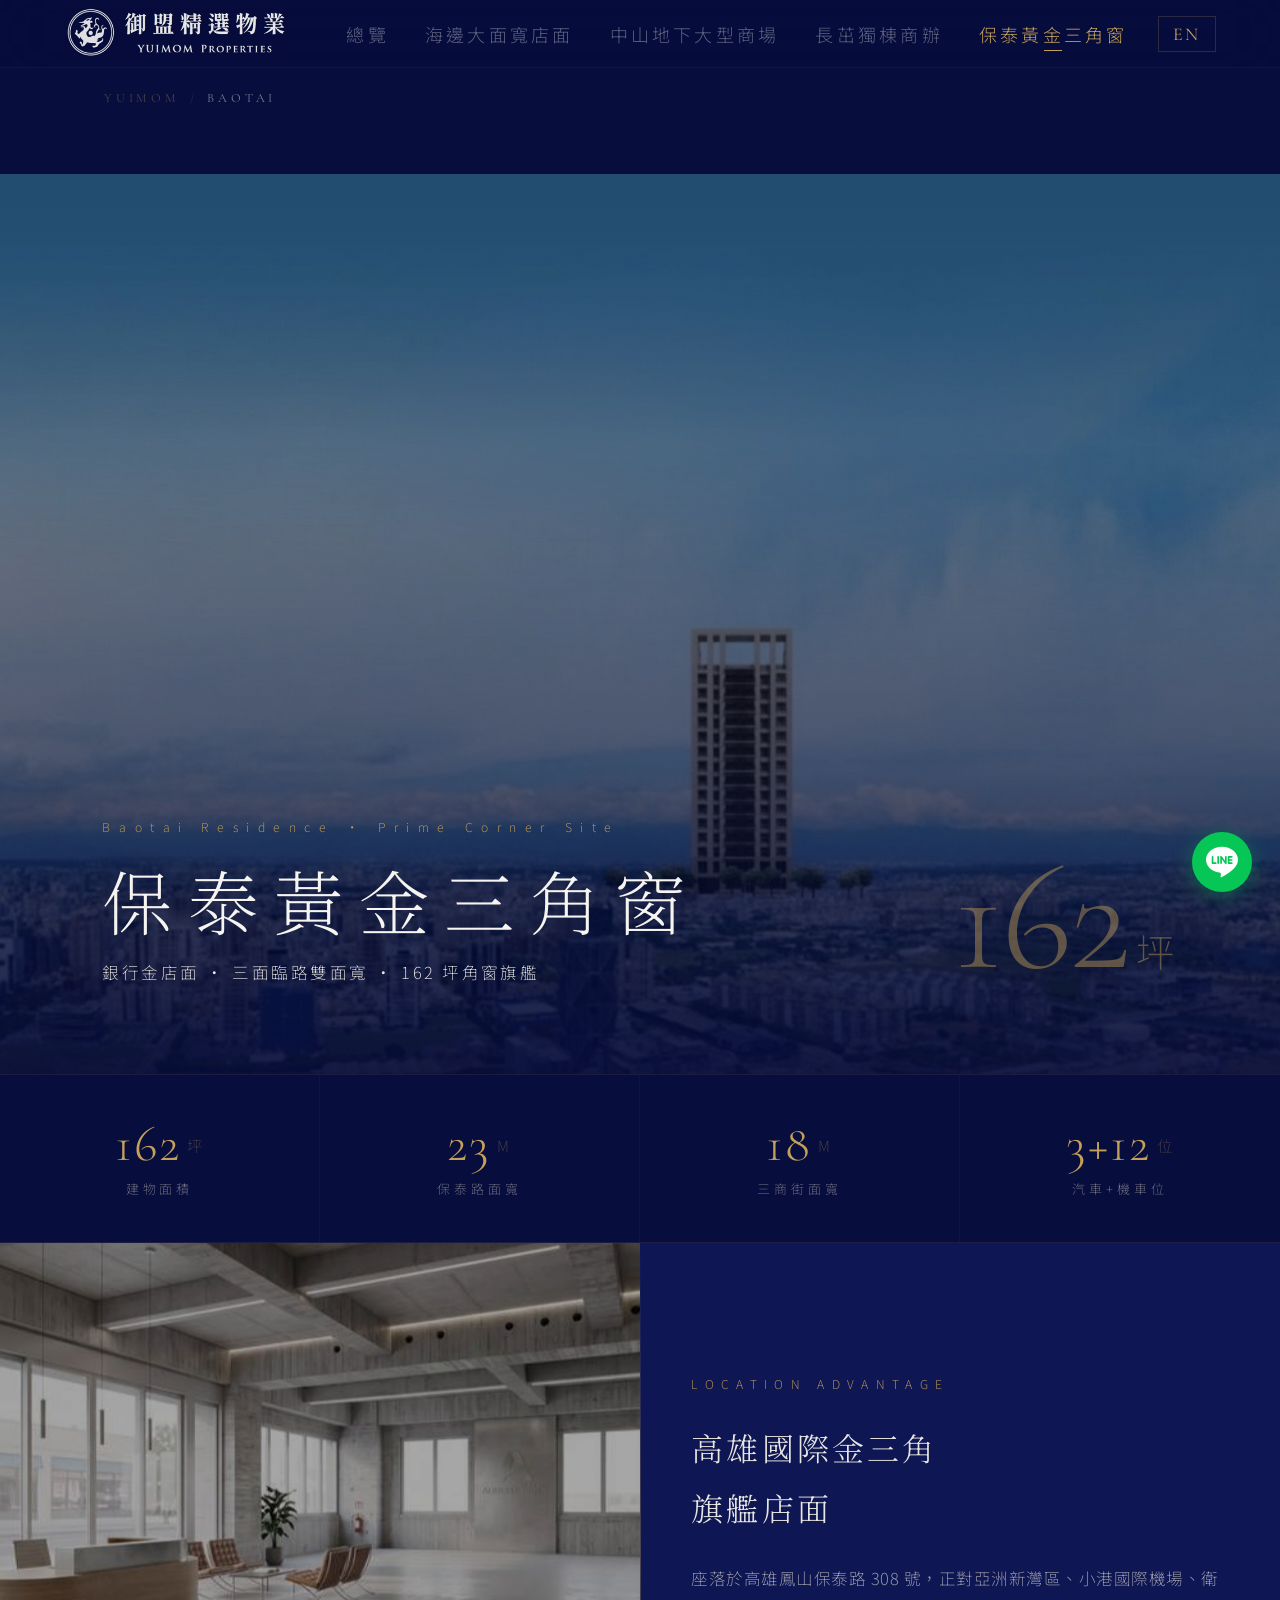
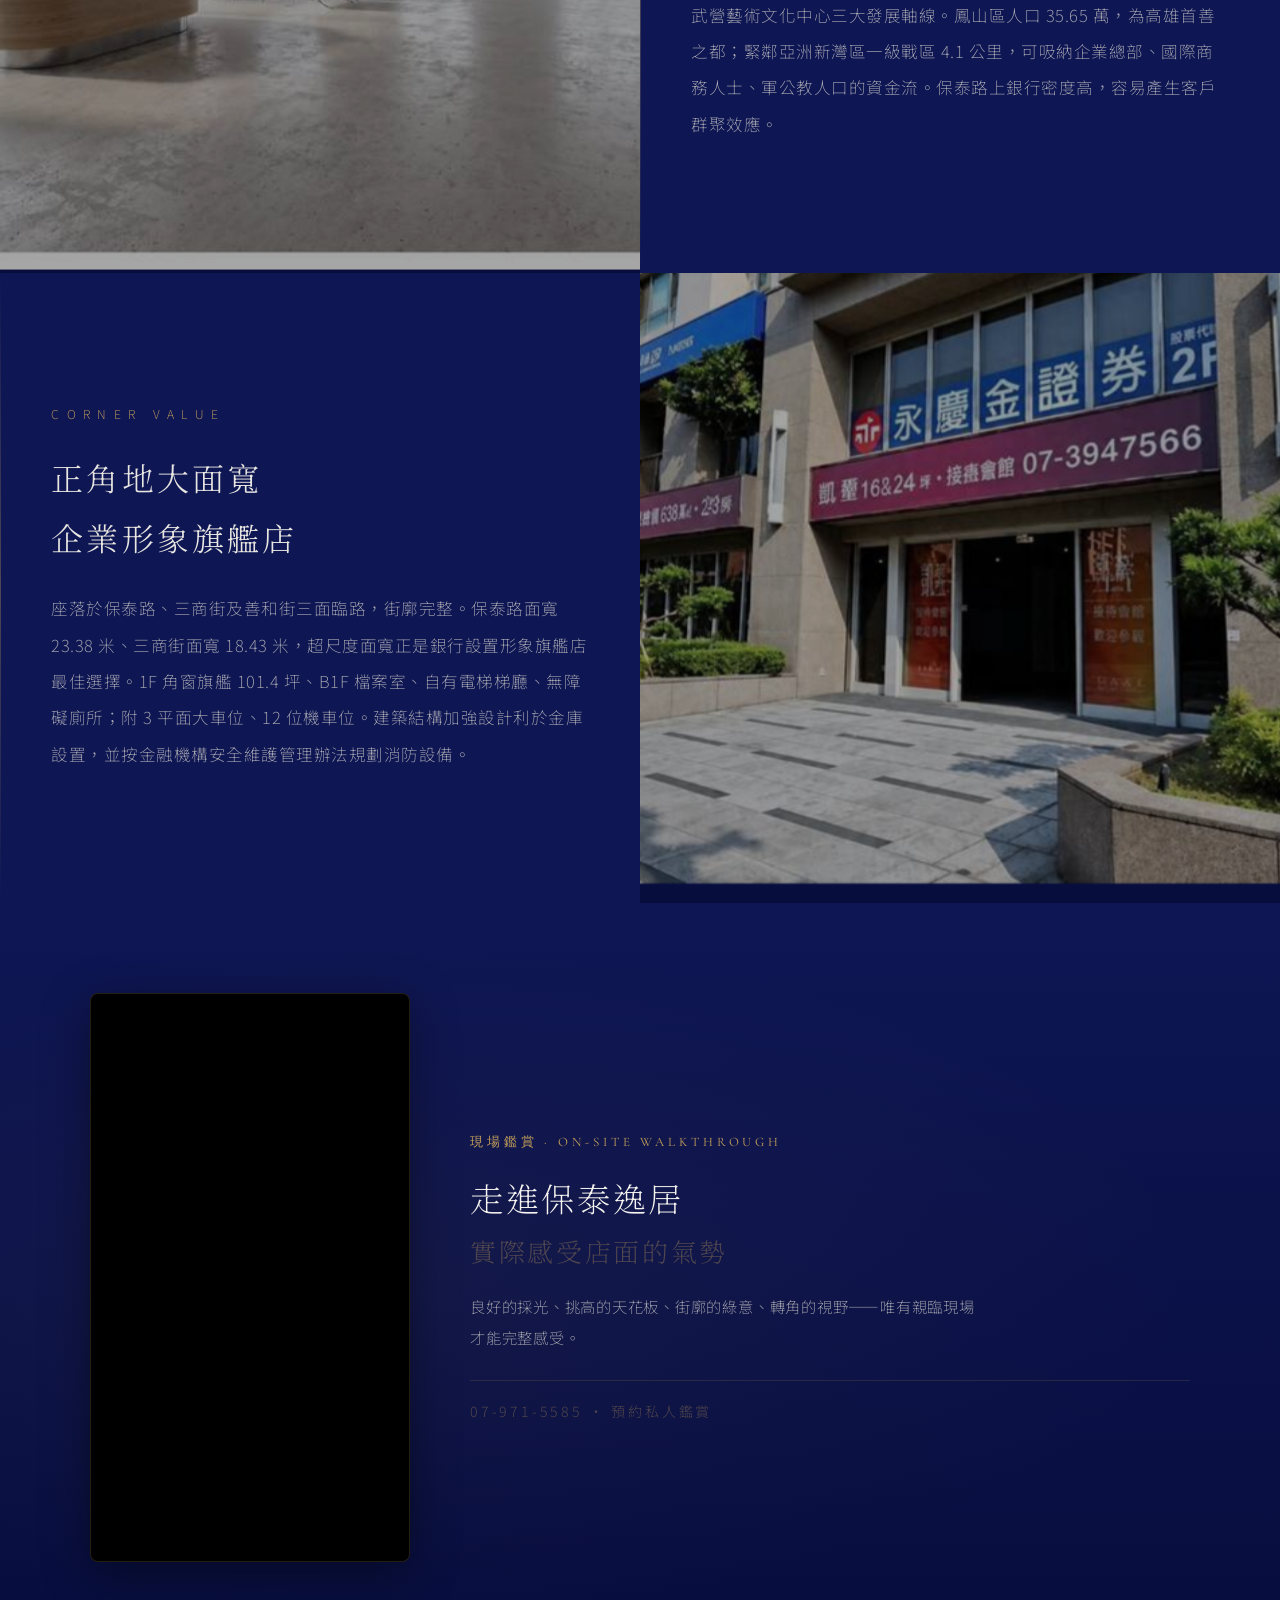
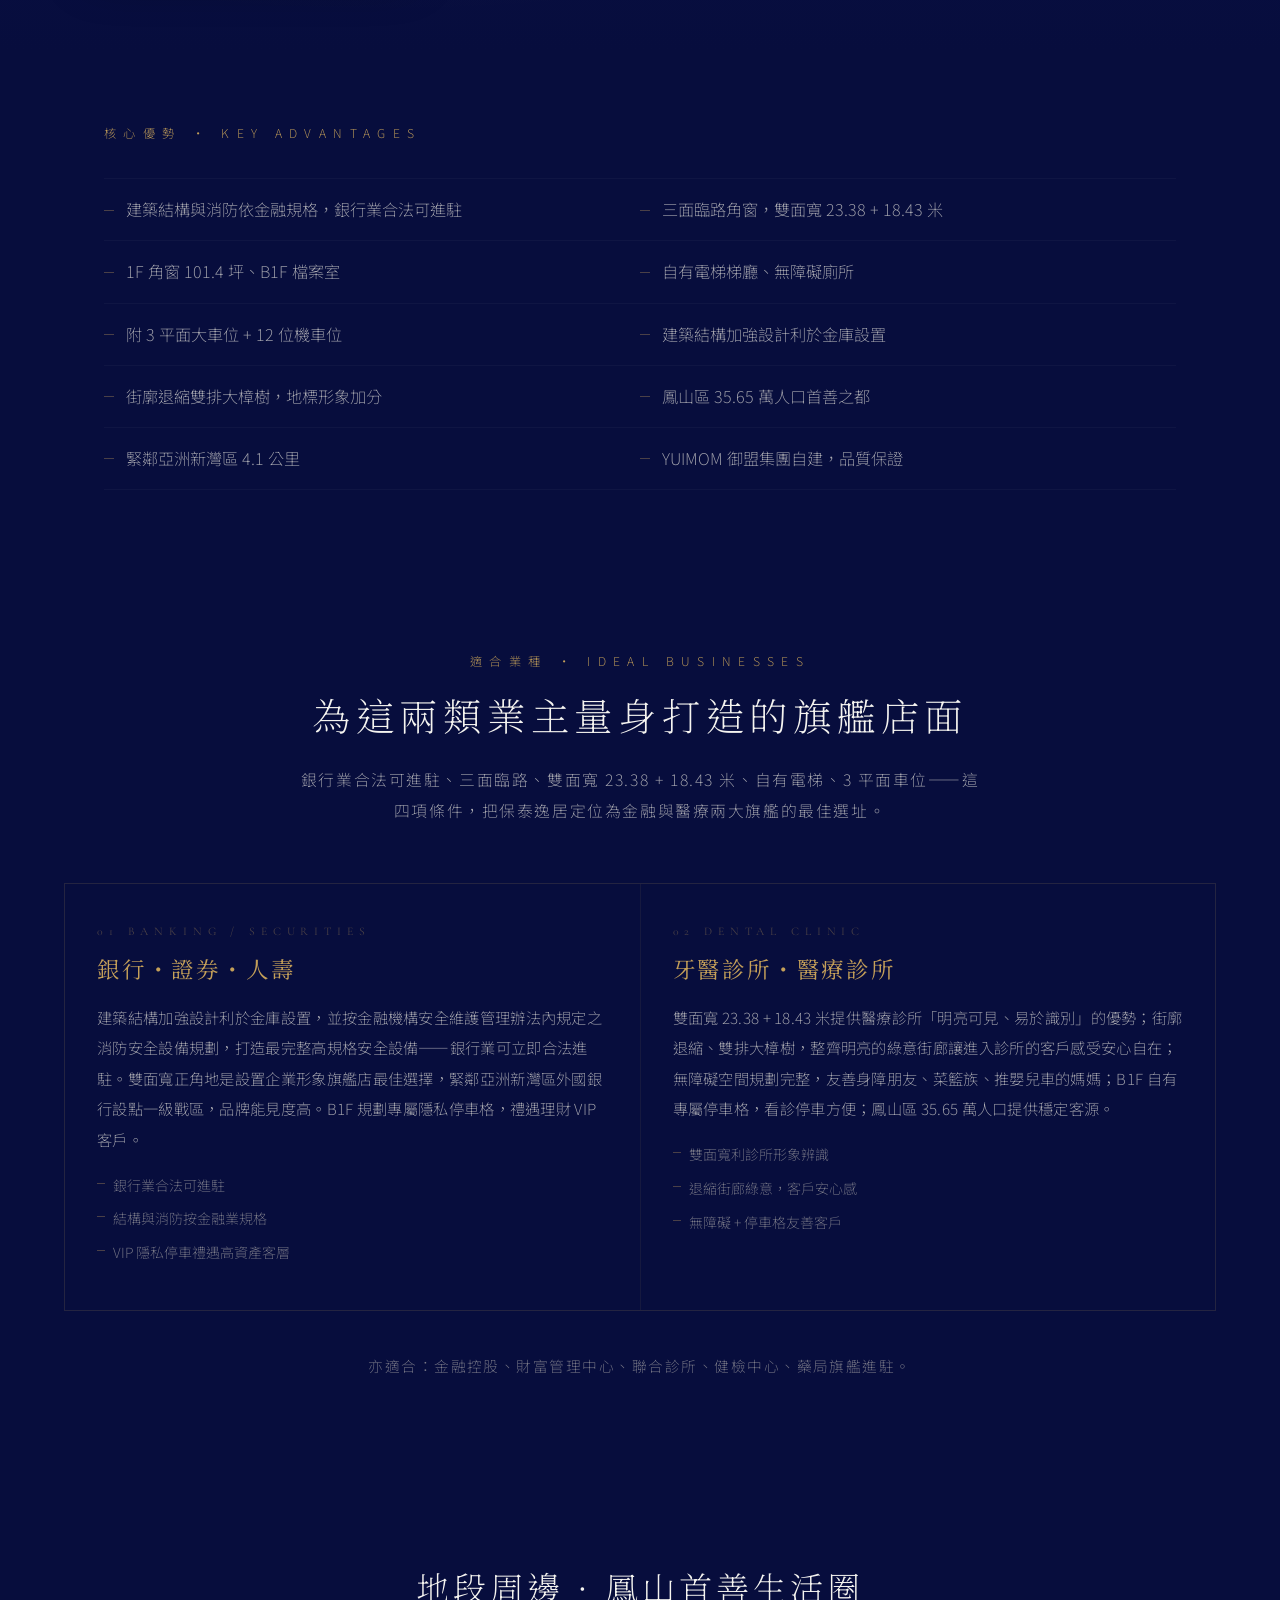
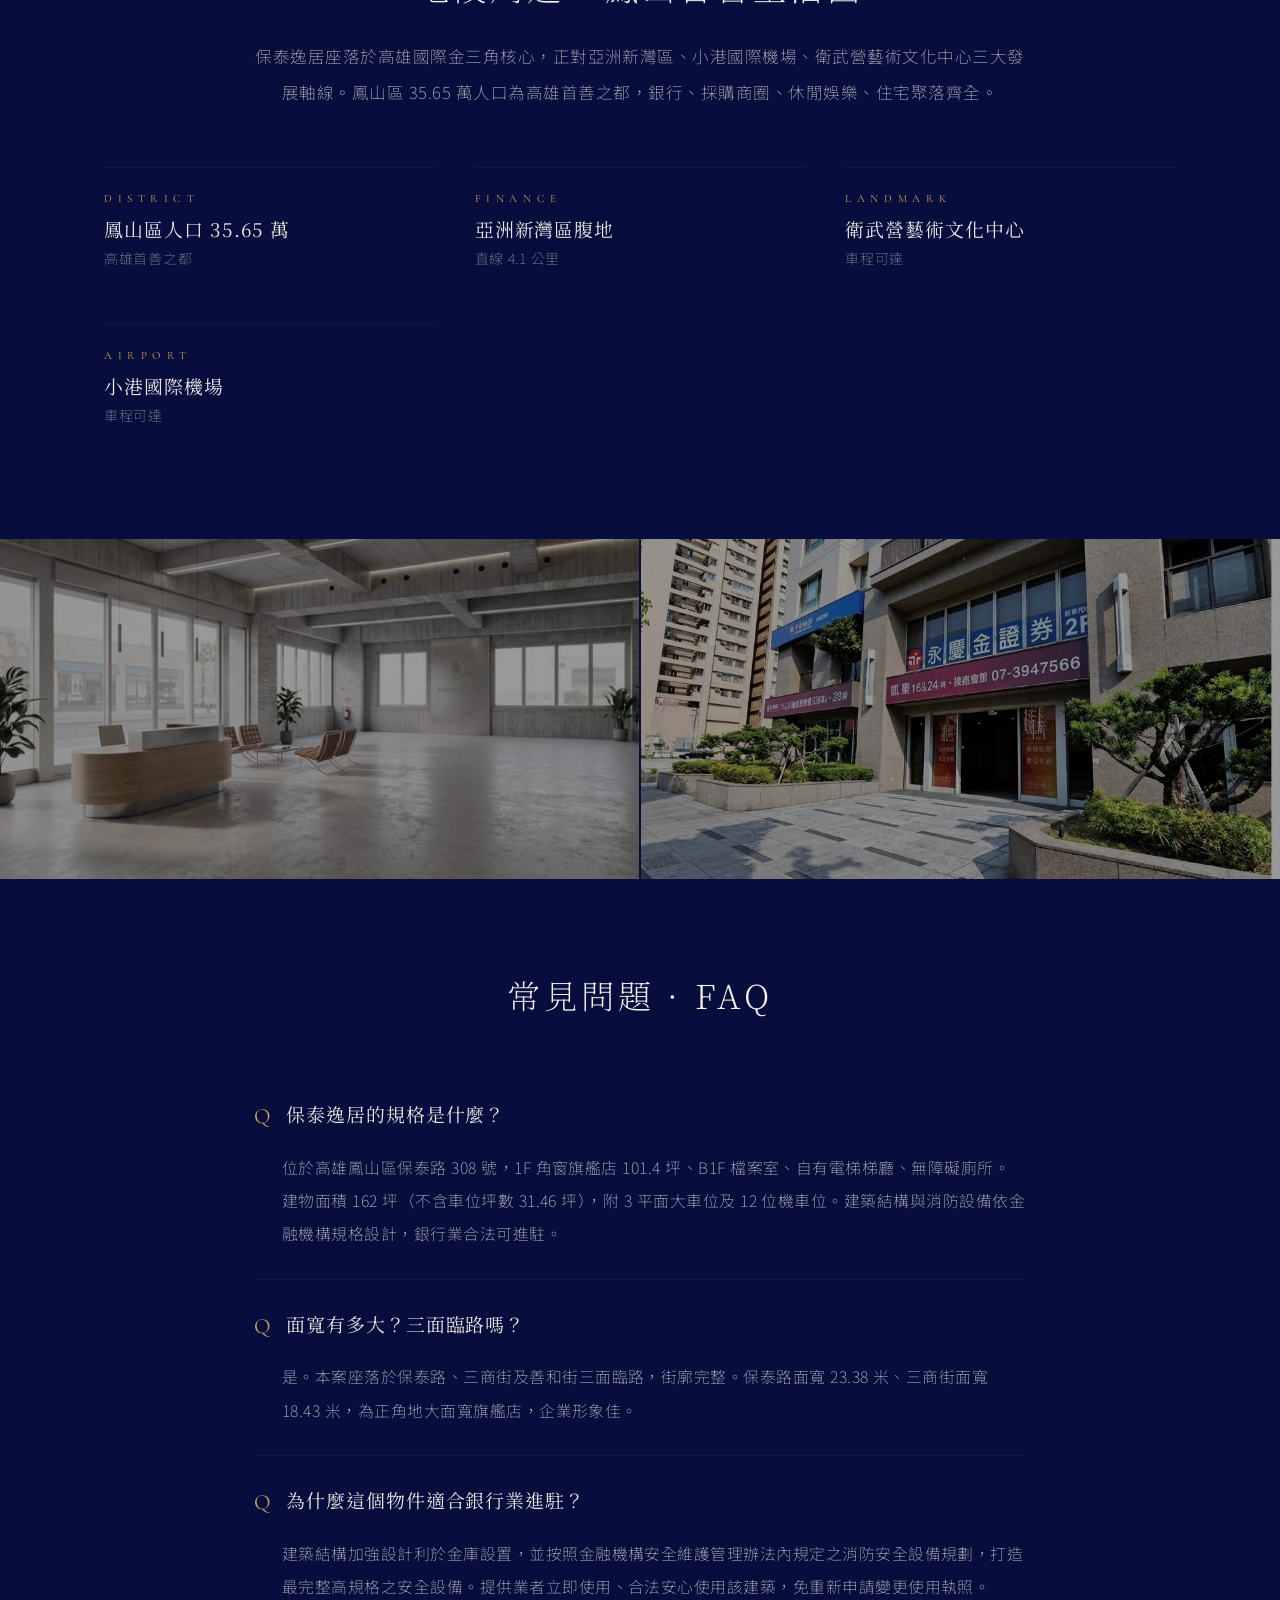
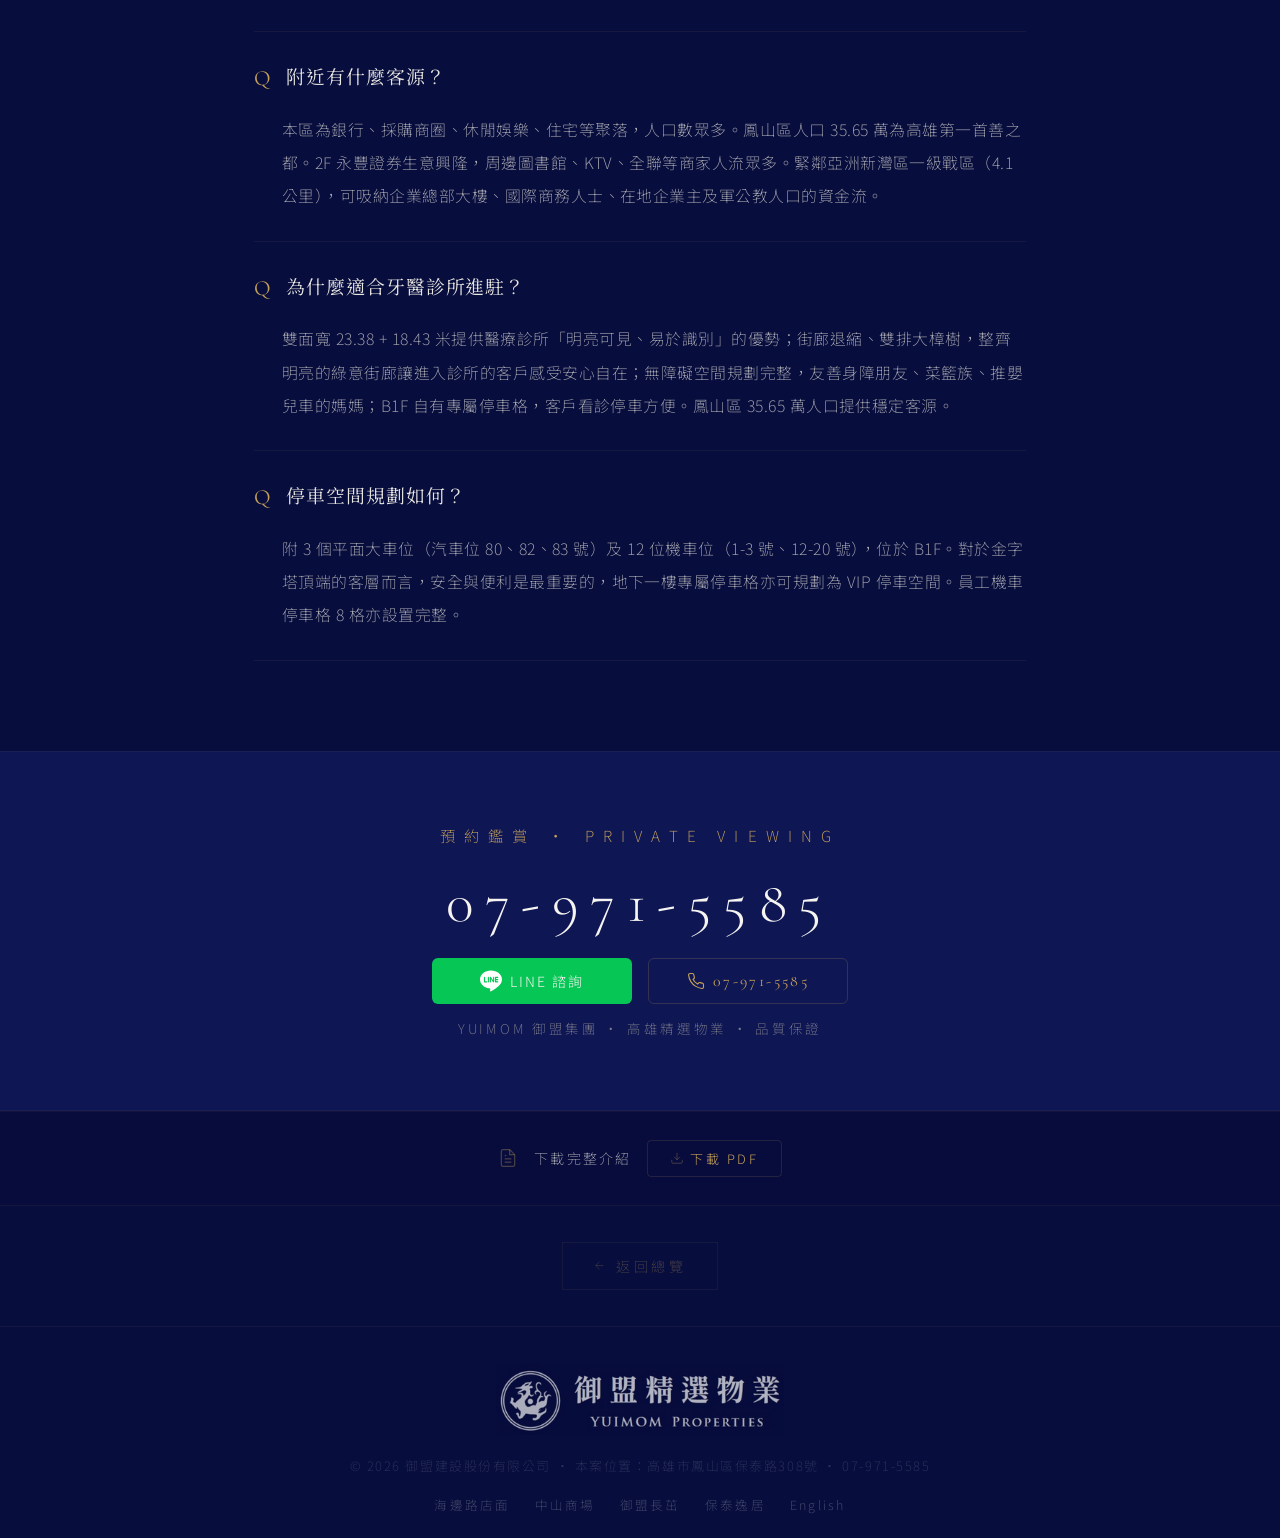
==== baotai/index.html @ bc658ce3 "Add files via upload" ====
<!DOCTYPE html>
<html lang="zh-Hant">
<head>
<meta charset="UTF-8">
<script async src="https://www.googletagmanager.com/gtag/js?id=G-CNVHKR45CL"></script>
<script>window.dataLayer=window.dataLayer||[];function gtag(){dataLayer.push(arguments);}gtag('js',new Date());gtag('config','G-CNVHKR45CL');</script>
<!-- Meta Pixel Code -->
<script>
!function(f,b,e,v,n,t,s)
{if(f.fbq)return;n=f.fbq=function(){n.callMethod?
n.callMethod.apply(n,arguments):n.queue.push(arguments)};
if(!f._fbq)f._fbq=n;n.push=n;n.loaded=!0;n.version='2.0';
n.queue=[];t=b.createElement(e);t.async=!0;
t.src=v;s=b.getElementsByTagName(e)[0];
s.parentNode.insertBefore(t,s)}(window, document,'script',
'https://connect.facebook.net/en_US/fbevents.js');
fbq('init', '986780437608046');
fbq('track', 'PageView');
fbq('track', 'ViewContent', {content_name: '保泰黃金三角窗', content_ids: ['baotai'], content_type: 'product', content_category: 'Commercial Real Estate'});

</script>
<noscript><img height="1" width="1" style="display:none"
src="https://www.facebook.com/tr?id=986780437608046&ev=PageView&noscript=1"
/></noscript>
<!-- End Meta Pixel Code -->

<meta name="viewport" content="width=device-width, initial-scale=1.0">
<link rel="icon" href="/favicon.ico" sizes="32x32">
<link rel="icon" href="/images/favicon-192.png" sizes="192x192" type="image/png">
<link rel="apple-touch-icon" href="/images/apple-touch-icon.png">

<title>保泰逸居 銀行金店面｜高雄鳳山 162 坪角窗旗艦 — YUIMOM 精選物業</title>
<meta name="description" content="高雄鳳山區保泰路308號角窗旗艦店面，銀行業合法可進駐、1F 101.4坪、B1F檔案室、專屬電梯、3 平面大車位 + 12 機車位。雙面寬（保泰路23.38米、三商街18.43米）、退縮街廊雙排樹、無障礙空間。為銀行、證券、保險、牙醫診所量身打造的雙面寬黃金店面。聯絡專線 07-971-5585。">
<meta name="keywords" content="高雄銀行店面,鳳山金店面,牙醫診所店面,鳳山保泰路,保泰逸居,雙面寬店面,角窗店面,銀行金融店面,亞洲新灣區腹地,小港機場,衛武營,證券保險店面">
<link rel="canonical" href="https://yuimom.site/baotai/">
<link rel="alternate" hreflang="zh-Hant" href="https://yuimom.site/baotai/">
<link rel="alternate" hreflang="en" href="https://yuimom.site/en/baotai/">
<link rel="alternate" hreflang="x-default" href="https://yuimom.site/baotai/">

<meta property="og:type" content="article">
<meta property="og:url" content="https://yuimom.site/baotai/">
<meta property="og:title" content="保泰逸居 銀行金店面｜高雄鳳山 162 坪角窗旗艦">
<meta property="og:description" content="高雄鳳山保泰路 308 號角窗旗艦，銀行業合法可進駐、雙面寬、退縮街廊。為銀行、證券、牙醫診所量身打造的黃金店面。">
<meta property="og:image" content="https://yuimom.site/images/baotai.jpg">
<meta property="og:image:width" content="1200">
<meta property="og:image:height" content="630">
<meta property="og:site_name" content="YUIMOM 精選物業">
<meta property="og:locale" content="zh_TW">
<meta name="twitter:card" content="summary_large_image">
<meta name="twitter:image" content="https://yuimom.site/images/baotai.jpg">

<link rel="preconnect" href="https://fonts.googleapis.com">
<link rel="preconnect" href="https://fonts.gstatic.com" crossorigin>
<link href="https://fonts.googleapis.com/css2?family=Noto+Serif+TC:wght@200;300;400;500;600;700;900&family=Noto+Sans+TC:wght@100;200;300;400;500&family=Cormorant+Garamond:wght@300;400;500;600&display=swap" rel="stylesheet">
<link rel="stylesheet" href="/assets/css/main.css">

<script type="application/ld+json">
{
  "@context": "https://schema.org",
  "@type": "Product",
  "name": "保泰逸居 — 黃金三角窗店面",
  "description": "高雄鳳山區保泰路308號角窗旗艦店面，銀行業合法可進駐、建物面積162坪、雙面寬、3 平面大車位 + 12 機車位。",
  "image": ["https://yuimom.site/images/baotai.jpg","https://yuimom.site/images/baotai3.jpg","https://yuimom.site/images/baotai4.jpg"],
  "brand": {"@type":"Brand","name":"YUIMOM 御盟集團"},
  "category": "商用不動產 / Commercial Real Estate",
  "offers": {"@type":"Offer","url":"https://yuimom.site/baotai/","priceCurrency":"TWD","availability":"https://schema.org/InStock","seller":{"@type":"Organization","name":"御盟建設股份有限公司","telephone":"+886-7-971-5585"}}
}
</script>

<script type="application/ld+json">
{
  "@context": "https://schema.org",
  "@type": "BreadcrumbList",
  "itemListElement": [
    {"@type":"ListItem","position":1,"name":"首頁","item":"https://yuimom.site/"},
    {"@type":"ListItem","position":2,"name":"保泰逸居 黃金三角窗","item":"https://yuimom.site/baotai/"}
  ]
}
</script>

<script type="application/ld+json">
{
  "@context": "https://schema.org",
  "@type": "FAQPage",
  "mainEntity": [
    {"@type":"Question","name":"保泰逸居的規格是什麼？","acceptedAnswer":{"@type":"Answer","text":"位於高雄鳳山區保泰路308號，1F 角窗旗艦店 101.4 坪、B1F 檔案室、自有電梯梯廳、無障礙廁所。建物面積 162 坪（不含車位坪數 31.46 坪），附 3 平面大車位及 12 位機車位。建築結構與消防設備依金融機構規格設計，銀行業合法可進駐。"}},
    {"@type":"Question","name":"面寬有多大？三面臨路嗎？","acceptedAnswer":{"@type":"Answer","text":"是。本案座落於保泰路、三商街及善和街三面臨路，街廓完整。保泰路面寬 23.38 米、三商街面寬 18.43 米，為正角地大面寬旗艦店，企業形象佳。"}},
    {"@type":"Question","name":"為什麼這個物件適合銀行業進駐？","acceptedAnswer":{"@type":"Answer","text":"建築結構加強設計利於金庫設置，並按照金融機構安全維護管理辦法內規定之消防安全設備規劃，打造最完整高規格之安全設備。提供業者立即使用、合法安心使用該建築。"}},
    {"@type":"Question","name":"附近有什麼客源？","acceptedAnswer":{"@type":"Answer","text":"本區為銀行、採購商圈、休閒娛樂、住宅等聚落，人口數眾多。鳳山區人口 35.65 萬為高雄第一首善之都。2F 永豐證券生意興隆，周邊圖書館、KTV、全聯等商家人流眾多。緊鄰亞洲新灣區一級戰區（4.1 公里），可吸納企業總部大樓、國際商務人士、在地企業主及軍公教人口的資金流。"}},
    {"@type":"Question","name":"為什麼適合牙醫診所進駐？","acceptedAnswer":{"@type":"Answer","text":"雙面寬 23.38 + 18.43 米提供醫療診所「明亮可見、易於識別」的優勢；街廊退縮、雙排大樟樹，整齊明亮的綠意街廊讓進入診所的客戶感受安心自在；無障礙空間規劃完整，友善身障朋友、菜籃族、推嬰兒車的媽媽；B1F 自有專屬停車格，客戶看診停車方便。鳳山區 35.65 萬人口提供穩定客源。"}}
  ]
}
</script>

<!-- Meta Pixel — User Interaction Events -->
<script>
(function(){
  if(typeof fbq!=='function')return;
  function fire(name,params){try{fbq('track',name,params||{});}catch(e){}}
  // 等 DOM 載入完
  document.addEventListener('DOMContentLoaded',function(){
    // 電話按鈕 → Contact + Lead
    document.querySelectorAll('a[href^="tel:"]').forEach(function(el){
      el.addEventListener('click',function(){
        fire('Contact',{content_name:'Phone Click',content_category:'Phone'});
        fire('Lead',{content_name:'Phone Click',content_category:'Phone'});
      });
    });
    // LINE 連結 → Contact + Lead
    document.querySelectorAll('a[href*="lin.ee/"]').forEach(function(el){
      el.addEventListener('click',function(){
        fire('Contact',{content_name:'LINE Click',content_category:'LINE'});
        fire('Lead',{content_name:'LINE Click',content_category:'LINE'});
      });
    });
    // 預約鑑賞 cta-section → Schedule（看到該區塊時觸發一次）
    var ctaSec=document.querySelector('.cta-section');
    if(ctaSec && 'IntersectionObserver' in window){
      var obs=new IntersectionObserver(function(entries){
        entries.forEach(function(e){
          if(e.isIntersecting){
            fire('Schedule',{content_name:'Private Viewing CTA'});
            obs.unobserve(e.target);
          }
        });
      },{threshold:0.5});
      obs.observe(ctaSec);
    }
    // 地段區塊 → FindLocation（看到地圖/位置區塊時觸發一次）
    var locSec=document.querySelector('.location-section, .map-section, [id*="location"], [id*="map"]');
    if(locSec && 'IntersectionObserver' in window){
      var obsL=new IntersectionObserver(function(entries){
        entries.forEach(function(e){
          if(e.isIntersecting){
            fire('FindLocation',{content_name:'Location Section'});
            obsL.unobserve(e.target);
          }
        });
      },{threshold:0.4});
      obsL.observe(locSec);
    }
  });
})();
</script>
<!-- End Meta Pixel User Interaction Events -->

</head>
<body>

<nav class="nav" id="mainNav">
  <a href="/" aria-label="YUIMOM 集團 首頁"><img class="nav-logo" src="/images/logo_nav.png" alt="YUIMOM 御盟集團"></a>
  <div class="nav-toggle" id="navToggle" onclick="toggleMenu()"><span></span><span></span><span></span></div>
  <div class="nav-right" id="navRight">
    <div class="nav-links">
      <a class="nav-link" href="/">總覽</a>
      <a class="nav-link" href="/haiban/">海邊大面寬店面</a>
      <a class="nav-link" href="/zhongshan/">中山地下大型商場</a>
      <a class="nav-link" href="/changzhuo/">長茁獨棟商辦</a>
      <a class="nav-link active" href="/baotai/">保泰黃金三角窗</a>
    </div>
    <a class="lang-btn" href="/en/baotai/" aria-label="Switch to English">EN</a>
  </div>
</nav>

<main>

<nav class="breadcrumb" aria-label="麵包屑">
  <a href="/">YUIMOM</a><span class="sep">/</span>BAOTAI
</nav>

<section class="prop-hero">
  <img class="prop-hero-img parallax-bg" src="/images/baotai.jpg" alt="保泰逸居 — 高雄鳳山保泰路308號 銀行金店面 角窗旗艦">
  <div class="prop-hero-overlay">
    <div class="prop-overline">Baotai Residence  ·  Prime Corner Site</div>
    <h1 class="prop-title">保泰黃金三角窗</h1>
    <p class="prop-tagline">銀行金店面 · 三面臨路雙面寬 · 162 坪角窗旗艦</p>
  </div>
  <div class="prop-hero-stat"><div class="big-num">162<span class="big-unit">坪</span></div></div>
</section>

<div class="prop-body">

<div class="stats-strip">
  <div class="stat-cell reveal reveal-up"><div class="stat-num">162<span class="stat-unit">坪</span></div><div class="stat-label">建物面積</div></div>
  <div class="stat-cell reveal reveal-up"><div class="stat-num">23<span class="stat-unit">M</span></div><div class="stat-label">保泰路面寬</div></div>
  <div class="stat-cell reveal reveal-up"><div class="stat-num">18<span class="stat-unit">M</span></div><div class="stat-label">三商街面寬</div></div>
  <div class="stat-cell reveal reveal-up"><div class="stat-num">3+12<span class="stat-unit">位</span></div><div class="stat-label">汽車+機車位</div></div>
</div>

<div class="invite-block">
  <div class="invite-image"><img class="parallax-bg" src="/images/baotai3.jpg" alt="保泰逸居 外觀 — 角窗旗艦店面"></div>
  <div class="invite-text">
    <div class="invite-label reveal reveal-up">LOCATION ADVANTAGE</div>
    <h2 class="invite-heading reveal reveal-up">高雄國際金三角<br>旗艦店面</h2>
    <p class="invite-body reveal reveal-up">座落於高雄鳳山保泰路 308 號，正對亞洲新灣區、小港國際機場、衛武營藝術文化中心三大發展軸線。鳳山區人口 35.65 萬，為高雄首善之都；緊鄰亞洲新灣區一級戰區 4.1 公里，可吸納企業總部、國際商務人士、軍公教人口的資金流。保泰路上銀行密度高，容易產生客戶群聚效應。</p>
  </div>
</div>

<div class="invite-block">
  <div class="invite-text">
    <div class="invite-label reveal reveal-up">CORNER VALUE</div>
    <h2 class="invite-heading reveal reveal-up">正角地大面寬<br>企業形象旗艦店</h2>
    <p class="invite-body reveal reveal-up">座落於保泰路、三商街及善和街三面臨路，街廓完整。保泰路面寬 23.38 米、三商街面寬 18.43 米，超尺度面寬正是銀行設置形象旗艦店最佳選擇。1F 角窗旗艦 101.4 坪、B1F 檔案室、自有電梯梯廳、無障礙廁所；附 3 平面大車位、12 位機車位。建築結構加強設計利於金庫設置，並按金融機構安全維護管理辦法規劃消防設備。</p>
  </div>
  <div class="invite-image"><img class="parallax-bg" src="/images/baotai4.jpg" alt="保泰逸居 — 1F 角窗 101.4 坪室內空間"></div>
</div>

<!-- 現場鑑賞 影片區 -->
<section class="walkthrough-section">
  <div class="walkthrough-inner">
    <div class="walkthrough-video reveal reveal-up">
      <iframe
        src="https://www.youtube.com/embed/gKHqn7f1VTU?rel=0&modestbranding=1&playsinline=1&vq=hd1080&iv_load_policy=3"
        title="保泰逸居 現場鑑賞"
        frameborder="0"
        allow="accelerometer; encrypted-media; gyroscope; picture-in-picture"
        allowfullscreen
        loading="lazy"></iframe>
    </div>
    <div class="walkthrough-text">
      <div class="walkthrough-label reveal reveal-up">現場鑑賞  ·  ON-SITE WALKTHROUGH</div>
      <h2 class="walkthrough-heading reveal reveal-up">走進保泰逸居<br><span>實際感受店面的氣勢</span></h2>
      <p class="walkthrough-body reveal reveal-up">良好的採光、挑高的天花板、街廓的綠意、轉角的視野——唯有親臨現場才能完整感受。</p>
      <div class="walkthrough-cta reveal reveal-up">07-971-5585  ·  預約私人鑑賞</div>
    </div>
  </div>
</section>

<div class="highlights-section">
  <div class="highlights-title reveal reveal-up">核心優勢  ·  KEY ADVANTAGES</div>
  <div class="hl-grid">
    <div class="hl-item reveal reveal-up">建築結構與消防依金融規格，銀行業合法可進駐</div>
    <div class="hl-item reveal reveal-up">三面臨路角窗，雙面寬 23.38 + 18.43 米</div>
    <div class="hl-item reveal reveal-up">1F 角窗 101.4 坪、B1F 檔案室</div>
    <div class="hl-item reveal reveal-up">自有電梯梯廳、無障礙廁所</div>
    <div class="hl-item reveal reveal-up">附 3 平面大車位 + 12 位機車位</div>
    <div class="hl-item reveal reveal-up">建築結構加強設計利於金庫設置</div>
    <div class="hl-item reveal reveal-up">街廓退縮雙排大樟樹，地標形象加分</div>
    <div class="hl-item reveal reveal-up">鳳山區 35.65 萬人口首善之都</div>
    <div class="hl-item reveal reveal-up">緊鄰亞洲新灣區 4.1 公里</div>
    <div class="hl-item reveal reveal-up">YUIMOM 御盟集團自建，品質保證</div>
  </div>
</div>

<!-- ★ 適合業種 -->
<section class="usecase-section">
  <div class="usecase-head">
    <div class="highlights-title reveal reveal-up">適合業種  ·  IDEAL BUSINESSES</div>
    <h2 class="reveal reveal-up">為這兩類業主量身打造的旗艦店面</h2>
    <p class="reveal reveal-up">銀行業合法可進駐、三面臨路、雙面寬 23.38 + 18.43 米、自有電梯、3 平面車位——這四項條件，把保泰逸居定位為金融與醫療兩大旗艦的最佳選址。</p>
  </div>

  <div class="usecase-grid">
    <div class="usecase-card reveal reveal-up">
      <div class="uc-icon">01  BANKING / SECURITIES</div>
      <h3>銀行・證券・人壽</h3>
      <p>建築結構加強設計利於金庫設置，並按金融機構安全維護管理辦法內規定之消防安全設備規劃，打造最完整高規格安全設備——銀行業可立即合法進駐。雙面寬正角地是設置企業形象旗艦店最佳選擇，緊鄰亞洲新灣區外國銀行設點一級戰區，品牌能見度高。B1F 規劃專屬隱私停車格，禮遇理財 VIP 客戶。</p>
      <ul>
        <li>銀行業合法可進駐</li>
        <li>結構與消防按金融業規格</li>
        <li>VIP 隱私停車禮遇高資產客層</li>
      </ul>
    </div>

    <div class="usecase-card reveal reveal-up">
      <div class="uc-icon">02  DENTAL CLINIC</div>
      <h3>牙醫診所・醫療診所</h3>
      <p>雙面寬 23.38 + 18.43 米提供醫療診所「明亮可見、易於識別」的優勢；街廓退縮、雙排大樟樹，整齊明亮的綠意街廊讓進入診所的客戶感受安心自在；無障礙空間規劃完整，友善身障朋友、菜籃族、推嬰兒車的媽媽；B1F 自有專屬停車格，看診停車方便；鳳山區 35.65 萬人口提供穩定客源。</p>
      <ul>
        <li>雙面寬利診所形象辨識</li>
        <li>退縮街廊綠意，客戶安心感</li>
        <li>無障礙 + 停車格友善客戶</li>
      </ul>
    </div>
  </div>

  <p class="reveal reveal-up" style="text-align:center;margin-top:40px;font-size:0.82rem;letter-spacing:0.1em;color:var(--steel);line-height:2;font-weight:200">亦適合：金融控股、財富管理中心、聯合診所、健檢中心、藥局旗艦進駐。</p>
</section>

<section class="location-section">
  <h2 class="reveal reveal-up">地段周邊  ·  鳳山首善生活圈</h2>
  <p class="location-intro reveal reveal-up">保泰逸居座落於高雄國際金三角核心，正對亞洲新灣區、小港國際機場、衛武營藝術文化中心三大發展軸線。鳳山區 35.65 萬人口為高雄首善之都，銀行、採購商圈、休閒娛樂、住宅聚落齊全。</p>

  <div class="location-grid">
    <div class="loc-item">
      <div class="loc-label">DISTRICT</div>
      <div class="loc-name">鳳山區人口 35.65 萬</div>
      <div class="loc-dist">高雄首善之都</div>
    </div>
    <div class="loc-item">
      <div class="loc-label">FINANCE</div>
      <div class="loc-name">亞洲新灣區腹地</div>
      <div class="loc-dist">直線 4.1 公里</div>
    </div>
    <div class="loc-item">
      <div class="loc-label">LANDMARK</div>
      <div class="loc-name">衛武營藝術文化中心</div>
      <div class="loc-dist">車程可達</div>
    </div>
    <div class="loc-item">
      <div class="loc-label">AIRPORT</div>
      <div class="loc-name">小港國際機場</div>
      <div class="loc-dist">車程可達</div>
    </div>
  </div>
</section>

<div class="gallery-full">
  <img src="/images/baotai3.jpg" alt="保泰逸居 外觀街景" loading="lazy" class="reveal reveal-left">
  <img src="/images/baotai4.jpg" alt="保泰逸居 內部空間實況" loading="lazy" class="reveal reveal-right">
</div>

<section class="faq-section">
  <h2 class="reveal reveal-up">常見問題  ·  FAQ</h2>

  <div class="faq-item reveal reveal-up">
    <div class="faq-q">保泰逸居的規格是什麼？</div>
    <p class="faq-a">位於高雄鳳山區保泰路 308 號，1F 角窗旗艦店 101.4 坪、B1F 檔案室、自有電梯梯廳、無障礙廁所。建物面積 162 坪（不含車位坪數 31.46 坪），附 3 平面大車位及 12 位機車位。建築結構與消防設備依金融機構規格設計，銀行業合法可進駐。</p>
  </div>

  <div class="faq-item reveal reveal-up">
    <div class="faq-q">面寬有多大？三面臨路嗎？</div>
    <p class="faq-a">是。本案座落於保泰路、三商街及善和街三面臨路，街廓完整。保泰路面寬 23.38 米、三商街面寬 18.43 米，為正角地大面寬旗艦店，企業形象佳。</p>
  </div>

  <div class="faq-item reveal reveal-up">
    <div class="faq-q">為什麼這個物件適合銀行業進駐？</div>
    <p class="faq-a">建築結構加強設計利於金庫設置，並按照金融機構安全維護管理辦法內規定之消防安全設備規劃，打造最完整高規格之安全設備。提供業者立即使用、合法安心使用該建築，免重新申請變更使用執照。</p>
  </div>

  <div class="faq-item reveal reveal-up">
    <div class="faq-q">附近有什麼客源？</div>
    <p class="faq-a">本區為銀行、採購商圈、休閒娛樂、住宅等聚落，人口數眾多。鳳山區人口 35.65 萬為高雄第一首善之都。2F 永豐證券生意興隆，周邊圖書館、KTV、全聯等商家人流眾多。緊鄰亞洲新灣區一級戰區（4.1 公里），可吸納企業總部大樓、國際商務人士、在地企業主及軍公教人口的資金流。</p>
  </div>

  <div class="faq-item reveal reveal-up">
    <div class="faq-q">為什麼適合牙醫診所進駐？</div>
    <p class="faq-a">雙面寬 23.38 + 18.43 米提供醫療診所「明亮可見、易於識別」的優勢；街廊退縮、雙排大樟樹，整齊明亮的綠意街廊讓進入診所的客戶感受安心自在；無障礙空間規劃完整，友善身障朋友、菜籃族、推嬰兒車的媽媽；B1F 自有專屬停車格，客戶看診停車方便。鳳山區 35.65 萬人口提供穩定客源。</p>
  </div>

  <div class="faq-item reveal reveal-up">
    <div class="faq-q">停車空間規劃如何？</div>
    <p class="faq-a">附 3 個平面大車位（汽車位 80、82、83 號）及 12 位機車位（1-3 號、12-20 號），位於 B1F。對於金字塔頂端的客層而言，安全與便利是最重要的，地下一樓專屬停車格亦可規劃為 VIP 停車空間。員工機車停車格 8 格亦設置完整。</p>
  </div>
</section>

<div class="cta-section">
  <div class="cta-label">預約鑑賞  ·  PRIVATE VIEWING</div>
  <a href="tel:07-971-5585" style="font-family:var(--eng);font-size:clamp(2.2rem,4.5vw,3.2rem);font-weight:300;letter-spacing:0.2em;color:var(--white);text-decoration:none;display:block;margin-bottom:10px">07-971-5585</a>
  <div class="cta-actions">
    <a href="https://lin.ee/XohJVp8" target="_blank" rel="noopener" class="cta-line">
      <svg viewBox="0 0 24 24" fill="white"><path d="M19.365 9.863c.349 0 .63.285.63.631 0 .345-.281.63-.63.63H17.61v1.125h1.755c.349 0 .63.283.63.63 0 .344-.281.629-.63.629h-2.386c-.345 0-.627-.285-.627-.629V8.108c0-.345.282-.63.63-.63h2.386c.346 0 .627.285.627.63 0 .349-.281.63-.63.63H17.61v1.125h1.755zm-3.855 3.016c0 .27-.174.51-.432.596-.064.021-.133.031-.199.031-.211 0-.391-.09-.51-.25l-2.443-3.317v2.94c0 .344-.279.629-.631.629-.346 0-.626-.285-.626-.629V8.108c0-.27.173-.51.43-.595.06-.023.136-.033.194-.033.195 0 .375.104.495.254l2.462 3.33V8.108c0-.345.282-.63.63-.63.345 0 .63.285.63.63v4.771zm-5.741 0c0 .344-.282.629-.631.629-.345 0-.627-.285-.627-.629V8.108c0-.345.282-.63.63-.63.346 0 .628.285.628.63v4.771zm-2.466.629H4.917c-.345 0-.63-.285-.63-.629V8.108c0-.345.285-.63.63-.63.348 0 .63.285.63.63v4.141h1.756c.348 0 .629.283.629.63 0 .344-.282.629-.629.629M24 10.314C24 4.943 18.615.572 12 .572S0 4.943 0 10.314c0 4.811 4.27 8.842 10.035 9.608.391.082.923.258 1.058.59.12.301.079.766.038 1.08l-.164 1.02c-.045.301-.24 1.186 1.049.645 1.291-.539 6.916-4.078 9.436-6.975C23.176 14.393 24 12.458 24 10.314"/></svg>
      <span>LINE 諮詢</span>
    </a>
    <a href="tel:07-971-5585" class="cta-tel">
      <svg viewBox="0 0 24 24" fill="none" stroke="currentColor" stroke-width="1.5"><path d="M22 16.92v3a2 2 0 01-2.18 2 19.79 19.79 0 01-8.63-3.07 19.5 19.5 0 01-6-6 19.79 19.79 0 01-3.07-8.67A2 2 0 014.11 2h3a2 2 0 012 1.72c.127.96.361 1.903.7 2.81a2 2 0 01-.45 2.11L8.09 9.91a16 16 0 006 6l1.27-1.27a2 2 0 012.11-.45c.907.339 1.85.573 2.81.7A2 2 0 0122 16.92z"/></svg>
      <span>07-971-5585</span>
    </a>
  </div>
  <div class="cta-note">YUIMOM 御盟集團  ·  高雄精選物業  ·  品質保證</div>
</div>

<div class="pdf-bar">
  <div class="pdf-bar-inner">
    <svg viewBox="0 0 24 24" fill="none" stroke="currentColor" stroke-width="1.5"><path d="M14 2H6a2 2 0 00-2 2v16a2 2 0 002 2h12a2 2 0 002-2V8z"/><polyline points="14 2 14 8 20 8"/><line x1="16" y1="13" x2="8" y2="13"/><line x1="16" y1="17" x2="8" y2="17"/><polyline points="10 9 9 9 8 9"/></svg>
    <span class="pdf-bar-label">下載完整介紹</span>
    <a href="/pdf/baotai.pdf" target="_blank" rel="noopener" class="pdf-bar-btn">
      <svg viewBox="0 0 24 24" fill="none" stroke="currentColor" stroke-width="1.5"><path d="M21 15v4a2 2 0 01-2 2H5a2 2 0 01-2-2v-4"/><polyline points="7 10 12 15 17 10"/><line x1="12" y1="15" x2="12" y2="3"/></svg>
      <span>下載 PDF</span>
    </a>
  </div>
</div>

<div class="back-nav">
  <a class="back-btn" href="/">
    <svg viewBox="0 0 24 24" fill="none" stroke="currentColor" stroke-width="1"><path d="M19 12H5M12 19l-7-7 7-7"/></svg>
    <span>返回總覽</span>
  </a>
</div>

</div>
</main>

<div class="mobile-cta-bar" role="navigation" aria-label="快速聯絡">
  <div class="mobile-cta-bar-inner">
    <a href="tel:07-971-5585" class="mcta-tel" aria-label="電話 07-971-5585">
      <svg viewBox="0 0 24 24" fill="none" stroke="currentColor" stroke-width="1.5"><path d="M22 16.92v3a2 2 0 01-2.18 2 19.79 19.79 0 01-8.63-3.07 19.5 19.5 0 01-6-6 19.79 19.79 0 01-3.07-8.67A2 2 0 014.11 2h3a2 2 0 012 1.72c.127.96.361 1.903.7 2.81a2 2 0 01-.45 2.11L8.09 9.91a16 16 0 006 6l1.27-1.27a2 2 0 012.11-.45c.907.339 1.85.573 2.81.7A2 2 0 0122 16.92z"/></svg>
      <span>立即洽詢</span>
    </a>
    <a href="https://lin.ee/XohJVp8" target="_blank" rel="noopener" class="mcta-line" aria-label="LINE 諮詢">
      <svg viewBox="0 0 24 24" fill="white"><path d="M19.365 9.863c.349 0 .63.285.63.631 0 .345-.281.63-.63.63H17.61v1.125h1.755c.349 0 .63.283.63.63 0 .344-.281.629-.63.629h-2.386c-.345 0-.627-.285-.627-.629V8.108c0-.345.282-.63.63-.63h2.386c.346 0 .627.285.627.63 0 .349-.281.63-.63.63H17.61v1.125h1.755zm-3.855 3.016c0 .27-.174.51-.432.596-.064.021-.133.031-.199.031-.211 0-.391-.09-.51-.25l-2.443-3.317v2.94c0 .344-.279.629-.631.629-.346 0-.626-.285-.626-.629V8.108c0-.27.173-.51.43-.595.06-.023.136-.033.194-.033.195 0 .375.104.495.254l2.462 3.33V8.108c0-.345.282-.63.63-.63.345 0 .63.285.63.63v4.771zm-5.741 0c0 .344-.282.629-.631.629-.345 0-.627-.285-.627-.629V8.108c0-.345.282-.63.63-.63.346 0 .628.285.628.63v4.771zm-2.466.629H4.917c-.345 0-.63-.285-.63-.629V8.108c0-.345.285-.63.63-.63.348 0 .63.285.63.63v4.141h1.756c.348 0 .629.283.629.63 0 .344-.282.629-.629.629M24 10.314C24 4.943 18.615.572 12 .572S0 4.943 0 10.314c0 4.811 4.27 8.842 10.035 9.608.391.082.923.258 1.058.59.12.301.079.766.038 1.08l-.164 1.02c-.045.301-.24 1.186 1.049.645 1.291-.539 6.916-4.078 9.436-6.975C23.176 14.393 24 12.458 24 10.314"/></svg>
      <span>LINE 諮詢</span>
    </a>
  </div>
</div>

<a href="https://lin.ee/XohJVp8" target="_blank" rel="noopener" class="line-float" aria-label="LINE">
  <svg viewBox="0 0 24 24" fill="white"><path d="M19.365 9.863c.349 0 .63.285.63.631 0 .345-.281.63-.63.63H17.61v1.125h1.755c.349 0 .63.283.63.63 0 .344-.281.629-.63.629h-2.386c-.345 0-.627-.285-.627-.629V8.108c0-.345.282-.63.63-.63h2.386c.346 0 .627.285.627.63 0 .349-.281.63-.63.63H17.61v1.125h1.755zm-3.855 3.016c0 .27-.174.51-.432.596-.064.021-.133.031-.199.031-.211 0-.391-.09-.51-.25l-2.443-3.317v2.94c0 .344-.279.629-.631.629-.346 0-.626-.285-.626-.629V8.108c0-.27.173-.51.43-.595.06-.023.136-.033.194-.033.195 0 .375.104.495.254l2.462 3.33V8.108c0-.345.282-.63.63-.63.345 0 .63.285.63.63v4.771zm-5.741 0c0 .344-.282.629-.631.629-.345 0-.627-.285-.627-.629V8.108c0-.345.282-.63.63-.63.346 0 .628.285.628.63v4.771zm-2.466.629H4.917c-.345 0-.63-.285-.63-.629V8.108c0-.345.285-.63.63-.63.348 0 .63.285.63.63v4.141h1.756c.348 0 .629.283.629.63 0 .344-.282.629-.629.629M24 10.314C24 4.943 18.615.572 12 .572S0 4.943 0 10.314c0 4.811 4.27 8.842 10.035 9.608.391.082.923.258 1.058.59.12.301.079.766.038 1.08l-.164 1.02c-.045.301-.24 1.186 1.049.645 1.291-.539 6.916-4.078 9.436-6.975C23.176 14.393 24 12.458 24 10.314"/></svg>
</a>

<footer class="footer">
  <img class="footer-logo" src="/images/logo_nav.png" alt="YUIMOM 御盟集團">
  <div class="footer-copy">© 2026 御盟建設股份有限公司  ·  本案位置：高雄市鳳山區保泰路308號  ·  07-971-5585</div>
  <div class="footer-links">
    <a href="/haiban/">海邊路店面</a>
    <a href="/zhongshan/">中山商場</a>
    <a href="/changzhuo/">御盟長茁</a>
    <a href="/baotai/">保泰逸居</a>
    <a href="/en/baotai/">English</a>
  </div>
</footer>

<script src="/assets/js/main.js"></script>
</body>
</html>
---- assets/css/main.css ----
/* ═══════════════════════════════════════════════════════════════
   御盟精選物業 YUIMOM Properties
   主樣式表 — 沿用原 index.html 內嵌樣式 + 新元件
   ═══════════════════════════════════════════════════════════════ */

*,*::before,*::after{margin:0;padding:0;box-sizing:border-box}

:root{
  --navy:#070D3D;--navy-90:rgba(7,13,61,0.92);--navy-light:#0e1654;
  --gold:#c5a059;--gold-dim:rgba(197,160,89,0.35);
  --white:#f5f4f0;--off-white:#e8e6e1;--pale:#ccc;--silver:#a8a8b0;--steel:#7a7a88;
  --serif:'Noto Serif TC','Cormorant Garamond',serif;
  --sans:'Noto Sans TC',sans-serif;
  --eng:'Cormorant Garamond',serif;
  --ease:cubic-bezier(0.16,1,0.3,1);--ease-out:cubic-bezier(0.22,0.61,0.36,1);
}

html{scroll-behavior:smooth;font-size:18px;background:var(--navy)}
body{font-family:var(--sans);background:var(--navy);color:var(--pale);overflow-x:hidden;-webkit-font-smoothing:antialiased}
::selection{background:var(--gold);color:var(--navy)}
::-webkit-scrollbar{width:4px}
::-webkit-scrollbar-track{background:var(--navy)}
::-webkit-scrollbar-thumb{background:var(--gold-dim)}

/* ═══ NAV ═══ */
.nav{position:fixed;top:0;left:0;right:0;z-index:9999;display:flex;align-items:center;justify-content:space-between;padding:0 clamp(20px,5vw,80px);height:68px;background:rgba(7,13,61,0.55);backdrop-filter:blur(32px);-webkit-backdrop-filter:blur(32px);border-bottom:1px solid rgba(197,160,89,0.06);transition:all 0.6s var(--ease)}
.nav.scrolled{background:var(--navy-90);border-bottom-color:rgba(197,160,89,0.12)}
.nav-logo{height:56px;width:auto;object-fit:contain;cursor:pointer;opacity:0.92;transition:opacity 0.3s;flex-shrink:0}
.nav-logo:hover{opacity:1}
.nav-right{display:flex;align-items:center;gap:0}
.nav-links{display:flex;gap:0;align-items:center}
.nav-link{font-family:var(--sans);font-size:18px;font-weight:300;letter-spacing:0.18em;color:rgba(200,200,210,0.45);text-decoration:none;padding:24px 18px;position:relative;cursor:pointer;transition:color 0.5s var(--ease)}
.nav-link:hover,.nav-link.active{color:var(--gold)}
.nav-link::after{content:'';position:absolute;bottom:20px;left:50%;width:0;height:1px;background:var(--gold);transform:translateX(-50%);transition:width 0.6s var(--ease)}
.nav-link.active::after{width:18px}
.lang-btn{font-family:var(--eng);font-size:18px;font-weight:400;letter-spacing:0.15em;color:var(--gold);background:none;border:1px solid rgba(197,160,89,0.2);padding:6px 14px;cursor:pointer;margin-left:12px;transition:all 0.4s var(--ease);white-space:nowrap;text-decoration:none;display:inline-block}
.lang-btn:hover{background:rgba(197,160,89,0.08);border-color:var(--gold)}
.nav-toggle{display:none;flex-direction:column;gap:6px;cursor:pointer;padding:10px}
.nav-toggle span{display:block;width:22px;height:1px;background:var(--gold);transition:all 0.4s var(--ease)}
.nav-toggle.open span:nth-child(1){transform:rotate(45deg) translate(5px,5px)}
.nav-toggle.open span:nth-child(2){opacity:0}
.nav-toggle.open span:nth-child(3){transform:rotate(-45deg) translate(5px,-5px)}
@media(max-width:768px){
  .nav-toggle{display:flex}
  .nav-right{position:fixed;top:68px;left:0;right:0;flex-direction:column;background:var(--navy-90);backdrop-filter:blur(32px);padding:10px 0 20px;transform:translateY(-120%);transition:transform 0.5s var(--ease);border-bottom:1px solid rgba(197,160,89,0.08)}
  .nav-right.open{transform:translateY(0)}
  .nav-links{flex-direction:column;width:100%}
  .nav-link{padding:16px 30px;width:100%}
  .lang-btn{margin:10px 30px 0;align-self:flex-start}
}

/* ═══ HERO (首頁) ═══ */
.hero{position:relative;min-height:100vh;display:flex;flex-direction:column;justify-content:center;align-items:center;text-align:center;padding:100px clamp(24px,8vw,120px) 60px;overflow:hidden;background:var(--navy)}
.hero::before{content:'';position:absolute;inset:0;background:radial-gradient(ellipse at 50% 35%,rgba(197,160,89,0.04) 0%,transparent 65%);pointer-events:none}
.hero::after{content:'';position:absolute;inset:0;opacity:0.025;pointer-events:none;background-image:url("data:image/svg+xml,%3Csvg viewBox='0 0 256 256' xmlns='http://www.w3.org/2000/svg'%3E%3Cfilter id='n'%3E%3CfeTurbulence type='fractalNoise' baseFrequency='0.85' numOctaves='4' stitchTiles='stitch'/%3E%3C/filter%3E%3Crect width='100%25' height='100%25' filter='url(%23n)'/%3E%3C/svg%3E")}
.hero-logo{width:clamp(280px,42vw,520px);height:auto;object-fit:contain;margin-bottom:40px;opacity:0;animation:fadeIn 1.2s 0.3s var(--ease) forwards}
.hero-line{width:1px;height:50px;background:linear-gradient(180deg,transparent,var(--gold-dim),transparent);margin-bottom:36px;opacity:0;animation:fadeIn 1.5s 0.5s var(--ease) forwards}
.hero-overline{font-family:var(--sans);font-size:0.72rem;font-weight:200;letter-spacing:0.8em;color:var(--gold);margin-bottom:32px;opacity:0;transform:translateY(15px);animation:revealUp 1.2s 0.7s var(--ease) forwards}
.hero-title{font-family:var(--serif);font-size:clamp(1.8rem,7vw,5.4rem);font-weight:200;line-height:1.55;letter-spacing:0.18em;color:var(--white);margin-bottom:24px;opacity:0;transform:translateY(25px);animation:revealUp 1.4s 0.9s var(--ease) forwards}
.hero-title .accent{color:var(--gold);font-weight:400;text-shadow:0 0 80px rgba(197,160,89,0.12)}
.hero-sub{font-family:var(--sans);font-size:0.95rem;font-weight:200;letter-spacing:0.12em;line-height:2.3;color:var(--off-white);max-width:500px;margin-bottom:72px;opacity:0;transform:translateY(15px);animation:revealUp 1.2s 1.1s var(--ease) forwards}
.hero-grid{display:grid;grid-template-columns:repeat(4,1fr);gap:2px;width:100%;max-width:1200px;opacity:0;transform:translateY(30px);animation:revealUp 1.4s 1.3s var(--ease) forwards}
@media(max-width:900px){.hero-grid{grid-template-columns:repeat(2,1fr)}}
@media(max-width:500px){.hero-grid{grid-template-columns:1fr}}
.hero-card{position:relative;aspect-ratio:3/4;overflow:hidden;cursor:pointer;text-decoration:none;display:block}
.hero-card img{width:100%;height:100%;object-fit:cover;filter:brightness(0.55) saturate(0.8);transition:all 1.8s var(--ease)}
.hero-card:hover img{filter:brightness(0.75) saturate(0.95);transform:scale(1.05)}
.hero-card-content{position:absolute;inset:0;display:flex;flex-direction:column;justify-content:flex-end;padding:28px 24px;background:linear-gradient(180deg,transparent 45%,rgba(7,13,61,0.55) 100%)}
.hero-card .card-num{font-family:var(--eng);font-size:0.75rem;font-weight:300;letter-spacing:0.5em;color:var(--gold-dim);margin-bottom:auto}
.hero-card .card-stat{font-family:var(--eng);font-size:2.6rem;font-weight:300;color:var(--gold);letter-spacing:0.03em;line-height:1;margin-bottom:4px}
.hero-card .card-unit-inline{font-family:var(--sans);font-size:0.55rem;font-weight:200;letter-spacing:0.2em;color:var(--silver);margin-left:6px}
.hero-card .card-title{font-family:var(--serif);font-size:1.15rem;font-weight:400;letter-spacing:0.15em;color:var(--white);margin-top:6px;transition:color 0.5s}
.hero-card:hover .card-title{color:var(--gold)}
.scroll-ind{position:absolute;bottom:28px;left:50%;transform:translateX(-50%);display:flex;flex-direction:column;align-items:center;gap:10px;opacity:0;animation:fadeIn 1s 2.2s var(--ease) forwards}
.scroll-ind span{font-size:0.62rem;letter-spacing:0.5em;color:rgba(200,200,210,0.2);font-weight:200}
.scroll-pulse{width:1px;height:45px;background:linear-gradient(180deg,var(--gold-dim),transparent);animation:scrollPulse 2.5s ease-in-out infinite}

/* ═══ PROPERTY PAGES ═══ */
.prop-hero{position:relative;width:100%;height:100vh;min-height:580px;overflow:hidden;margin-top:68px}
.prop-hero-img{position:absolute;inset:-10%;width:120%;height:120%;object-fit:cover;filter:brightness(0.55) saturate(0.85) contrast(1.05);transition:transform 0.1s linear}
.prop-hero-overlay{position:absolute;inset:0;background:linear-gradient(180deg,rgba(7,13,61,0.15) 0%,rgba(7,13,61,0.05) 30%,rgba(7,13,61,0.35) 65%,rgba(7,13,61,0.88) 100%);display:flex;flex-direction:column;justify-content:flex-end;padding:0 clamp(30px,8vw,120px) clamp(60px,10vh,120px)}
.prop-overline{font-family:var(--sans);font-size:0.68rem;font-weight:200;letter-spacing:0.7em;color:var(--gold);margin-bottom:18px}
.prop-title{font-family:var(--serif);font-size:clamp(2.4rem,5.5vw,4rem);font-weight:200;letter-spacing:0.22em;color:var(--white);margin-bottom:14px;line-height:1.3;text-shadow:0 2px 20px rgba(7,13,61,0.5)}
.prop-tagline{font-family:var(--sans);font-size:0.92rem;font-weight:200;letter-spacing:0.15em;color:var(--off-white);max-width:480px;text-shadow:0 1px 10px rgba(7,13,61,0.4)}
.prop-hero-stat{position:absolute;right:clamp(30px,8vw,120px);bottom:clamp(60px,10vh,120px);text-align:right}
.prop-hero-stat .big-num{font-family:var(--eng);font-size:clamp(5rem,12vw,10rem);font-weight:300;color:rgba(197,160,89,0.45);line-height:0.85;letter-spacing:-0.02em;text-shadow:0 2px 30px rgba(7,13,61,0.6)}
.prop-hero-stat .big-unit{font-family:var(--sans);font-size:clamp(1.5rem,3vw,2.5rem);font-weight:200;letter-spacing:0.1em;color:rgba(197,160,89,0.45);margin-left:8px}
@media(max-width:768px){.prop-hero-stat{display:none}}
.prop-body{background:var(--navy)}

/* ═══ STATS STRIP ═══ */
.stats-strip{display:grid;grid-template-columns:repeat(auto-fit,minmax(150px,1fr));border-top:1px solid rgba(197,160,89,0.1);border-bottom:1px solid rgba(197,160,89,0.1)}
.stat-cell{padding:44px 20px;text-align:center;border-right:1px solid rgba(197,160,89,0.05)}
.stat-cell:last-child{border-right:none}
.stat-cell .stat-num{font-family:var(--eng);font-size:2.8rem;font-weight:300;color:var(--gold);letter-spacing:0.04em;line-height:1;margin-bottom:10px}
.stat-cell .stat-label{font-family:var(--sans);font-size:0.72rem;font-weight:200;letter-spacing:0.3em;color:var(--steel);text-transform:uppercase}

/* ═══ INVITE BLOCK ═══ */
.invite-block{display:grid;grid-template-columns:1fr 1fr;min-height:70vh}
@media(max-width:768px){.invite-block{grid-template-columns:1fr;min-height:auto}}
.invite-image{position:relative;overflow:hidden;min-height:380px}
.invite-image img{position:absolute;inset:-6%;width:112%;height:112%;object-fit:cover;filter:brightness(0.65) saturate(0.8);transition:transform 0.1s linear}
.invite-text{display:flex;flex-direction:column;justify-content:center;padding:clamp(36px,5vw,72px) clamp(28px,4vw,64px);background:var(--navy-light);position:relative}
.invite-text::before{content:'';position:absolute;top:0;left:0;width:1px;height:100%;background:linear-gradient(180deg,transparent,var(--gold-dim),transparent)}
.invite-label{font-family:var(--sans);font-size:0.68rem;font-weight:200;letter-spacing:0.6em;color:var(--gold);margin-bottom:24px}
.invite-heading{font-family:var(--serif);font-size:clamp(1.35rem,2.5vw,1.85rem);font-weight:300;letter-spacing:0.1em;line-height:1.9;color:var(--off-white);margin-bottom:22px}
.invite-body{font-family:var(--sans);font-size:0.92rem;font-weight:200;line-height:2.2;color:var(--silver);letter-spacing:0.03em}

/* ═══ HIGHLIGHTS ═══ */
.highlights-section{padding:72px clamp(28px,5vw,90px);max-width:1200px;margin:0 auto}
.highlights-title{font-family:var(--sans);font-size:0.68rem;font-weight:200;letter-spacing:0.6em;color:var(--gold);margin-bottom:36px}
.hl-grid{display:grid;grid-template-columns:1fr 1fr;gap:0;border-top:1px solid rgba(255,255,255,0.03)}
@media(max-width:640px){.hl-grid{grid-template-columns:1fr}}
.hl-item{padding:16px 0 16px 22px;border-bottom:1px solid rgba(255,255,255,0.03);font-size:0.9rem;font-weight:200;line-height:1.8;color:var(--silver);position:relative;transition:color 0.4s}
.hl-item:hover{color:var(--gold)}
.hl-item::before{content:'';position:absolute;left:0;top:50%;width:10px;height:1px;background:var(--gold-dim);transition:width 0.4s var(--ease),background 0.4s}
.hl-item:hover::before{width:15px;background:var(--gold)}

/* ═══ GALLERY ═══ */
.gallery-full{display:grid;grid-template-columns:1fr 1fr;gap:2px}
@media(max-width:640px){.gallery-full{grid-template-columns:1fr}}
.gallery-full img{width:100%;height:340px;object-fit:cover;filter:brightness(0.6) saturate(0.75);transition:filter 1s var(--ease)}
.gallery-full img:hover{filter:brightness(0.8) saturate(0.9)}

/* ═══ CTA ═══ */
.cta-section{text-align:center;padding:72px 24px;background:var(--navy-light);border-top:1px solid rgba(197,160,89,0.06);border-bottom:1px solid rgba(197,160,89,0.06)}
.cta-section .cta-label{font-family:var(--sans);font-size:0.85rem;font-weight:200;letter-spacing:0.6em;color:var(--gold);margin-bottom:22px}
.cta-actions{display:flex;align-items:center;justify-content:center;gap:16px;margin:20px 0 14px;flex-wrap:wrap}
.cta-line{display:inline-flex;align-items:center;justify-content:center;gap:8px;font-family:var(--sans);font-size:0.78rem;font-weight:300;letter-spacing:0.15em;color:var(--white);text-decoration:none;background:#06C755;padding:12px 28px;border-radius:6px;transition:all 0.4s var(--ease);min-width:200px}
.cta-line:hover{background:#05b34c;transform:translateY(-2px);box-shadow:0 6px 24px rgba(6,199,85,0.25)}
.cta-line svg{width:22px;height:22px;flex-shrink:0}
.cta-tel{display:inline-flex;align-items:center;justify-content:center;gap:8px;font-family:var(--eng);font-size:0.88rem;font-weight:400;letter-spacing:0.15em;color:var(--gold);text-decoration:none;border:1px solid rgba(197,160,89,0.2);padding:12px 28px;border-radius:6px;transition:all 0.4s var(--ease);min-width:200px}
.cta-tel:hover{border-color:var(--gold);background:rgba(197,160,89,0.06);transform:translateY(-2px)}
.cta-tel svg{width:18px;height:18px;flex-shrink:0}
.cta-section .cta-note{font-size:0.75rem;font-weight:200;letter-spacing:0.2em;color:var(--steel)}

/* ═══ PDF BAR ═══ */
.pdf-bar{display:flex;align-items:center;justify-content:center;gap:20px;padding:28px 24px;background:rgba(7,13,61,0.6);border-top:1px solid rgba(197,160,89,0.06);border-bottom:1px solid rgba(197,160,89,0.06)}
.pdf-bar-inner{display:flex;align-items:center;gap:16px;flex-wrap:wrap;justify-content:center}
.pdf-bar svg{width:20px;height:20px;color:var(--gold-dim);flex-shrink:0}
.pdf-bar-label{font-family:var(--sans);font-size:0.78rem;font-weight:200;letter-spacing:0.15em;color:var(--silver)}
.pdf-bar-btn{display:inline-flex;align-items:center;gap:6px;font-family:var(--sans);font-size:0.72rem;font-weight:300;letter-spacing:0.2em;color:var(--gold);text-decoration:none;border:1px solid rgba(197,160,89,0.15);padding:8px 22px;border-radius:4px;transition:all 0.4s var(--ease)}
.pdf-bar-btn:hover{border-color:var(--gold);background:rgba(197,160,89,0.06);transform:translateY(-1px)}
.pdf-bar-btn svg{width:14px;height:14px}

/* ═══ FLOATING LINE BUTTON ═══ */
.line-float{position:fixed;bottom:28px;right:28px;z-index:9998;width:60px;height:60px;background:#06C755;border-radius:50%;display:flex;align-items:center;justify-content:center;text-decoration:none;box-shadow:0 4px 20px rgba(6,199,85,0.35);transition:all 0.4s var(--ease);opacity:0;transform:translateY(20px);animation:fadeIn 0.6s 2.5s var(--ease) forwards}
.line-float:hover{transform:translateY(-3px) scale(1.08);box-shadow:0 8px 32px rgba(6,199,85,0.45)}
.line-float svg{width:32px;height:32px}
@media(max-width:768px){.line-float{display:none}}  /* mobile 改用底部 CTA Bar */

/* ═══ MOBILE BOTTOM CTA BAR (只在 768px 以下顯示) ═══ */
.mobile-cta-bar{display:none;position:fixed;bottom:0;left:0;right:0;z-index:9997;background:rgba(7,13,61,0.98);backdrop-filter:blur(20px);border-top:1px solid rgba(197,160,89,0.15);box-shadow:0 -4px 24px rgba(0,0,0,0.3)}
.mobile-cta-bar-inner{display:flex;width:100%}
.mobile-cta-bar a{flex:1;display:flex;align-items:center;justify-content:center;gap:8px;padding:16px 12px;text-decoration:none;font-family:var(--sans);font-size:0.82rem;font-weight:300;letter-spacing:0.1em;transition:background 0.3s}
.mobile-cta-bar a svg{width:18px;height:18px;flex-shrink:0}
.mobile-cta-bar .mcta-tel{color:var(--gold);border-right:1px solid rgba(197,160,89,0.15)}
.mobile-cta-bar .mcta-tel:active{background:rgba(197,160,89,0.1)}
.mobile-cta-bar .mcta-line{color:#fff;background:#06C755}
.mobile-cta-bar .mcta-line:active{background:#05b34c}
@media(max-width:768px){
  .mobile-cta-bar{display:block}
  body{padding-bottom:60px}  /* 避免最後一段內容被 CTA bar 遮住 */
}

/* ═══ BACK NAV ═══ */
.back-nav{display:flex;justify-content:center;padding:36px 24px}
.back-btn{display:inline-flex;align-items:center;gap:10px;font-family:var(--sans);font-size:0.78rem;font-weight:200;letter-spacing:0.25em;color:var(--gold-dim);cursor:pointer;background:none;border:1px solid rgba(197,160,89,0.08);padding:13px 30px;transition:all 0.5s var(--ease);text-decoration:none}
.back-btn:hover{border-color:var(--gold);color:var(--gold);background:rgba(197,160,89,0.03)}
.back-btn svg{width:13px;height:13px}

/* ═══ FACILITY SHOWCASE ═══ */
.facility-section{padding:0;max-width:100%;margin:0;overflow:hidden}
.facility-header{text-align:center;padding:80px clamp(28px,5vw,90px) 48px;max-width:1200px;margin:0 auto}
.facility-header .highlights-title{margin-bottom:0}
.facility-showcase{display:grid;grid-template-columns:1fr 1fr;min-height:85vh}
@media(max-width:900px){.facility-showcase{grid-template-columns:1fr}}
.facility-image{position:relative;overflow:hidden;min-height:500px}
.facility-image img{position:absolute;inset:-4%;width:108%;height:108%;object-fit:cover;filter:brightness(0.7) saturate(0.85)}
.facility-list{display:flex;flex-direction:column;justify-content:center;padding:clamp(36px,4vw,60px) clamp(28px,4vw,56px);background:var(--navy-light);position:relative}
.facility-list::before{content:'';position:absolute;top:0;left:0;width:1px;height:100%;background:linear-gradient(180deg,transparent,var(--gold-dim),transparent)}
.fac-item{padding:24px 0;border-bottom:1px solid rgba(255,255,255,0.04);transition:all 0.4s var(--ease)}
.fac-item:last-child{border-bottom:none}
.fac-item:hover{padding-left:8px}
.fac-item .fac-label{font-family:var(--eng);font-size:0.62rem;font-weight:400;letter-spacing:0.5em;color:var(--gold-dim);margin-bottom:6px;transition:color 0.4s}
.fac-item:hover .fac-label{color:var(--gold)}
.fac-item .fac-name{font-family:var(--serif);font-size:1.1rem;font-weight:400;letter-spacing:0.08em;color:var(--off-white);margin-bottom:8px}
.fac-item .fac-desc{font-family:var(--sans);font-size:0.82rem;font-weight:200;line-height:1.9;color:var(--steel);letter-spacing:0.02em}

/* ═══ VIDEO ═══ */
.video-cinema{position:relative;padding:100px 0;background:linear-gradient(180deg,var(--navy) 0%,rgba(7,13,61,0.97) 50%,var(--navy) 100%);overflow:hidden}
.video-cinema::before{content:'';position:absolute;inset:0;background:radial-gradient(ellipse at 50% 50%,rgba(197,160,89,0.03) 0%,transparent 70%);pointer-events:none}
.video-cinema-inner{max-width:1100px;margin:0 auto;padding:0 clamp(24px,5vw,80px)}
.video-cinema-header{text-align:center;margin-bottom:48px}
.video-cinema-header .highlights-title{margin-bottom:16px}
.video-cinema-sub{font-family:var(--sans);font-size:0.82rem;font-weight:200;letter-spacing:0.1em;color:var(--steel);line-height:1.8}
.video-frame{position:relative;width:100%;aspect-ratio:16/9;border:1px solid rgba(197,160,89,0.12);background:#000;overflow:hidden}
.video-frame::before,.video-frame::after{content:'';position:absolute;width:40px;height:40px;border:1px solid rgba(197,160,89,0.2);pointer-events:none;z-index:1}
.video-frame::before{top:-1px;left:-1px;border-right:none;border-bottom:none}
.video-frame::after{bottom:-1px;right:-1px;border-left:none;border-top:none}
.video-frame iframe{position:absolute;inset:0;width:100%;height:100%;border:none}

/* ═══ FOOTER ═══ */
.footer{text-align:center;padding:36px 24px 24px;background:var(--navy);border-top:1px solid rgba(197,160,89,0.06)}
.footer-logo{height:72px;width:auto;object-fit:contain;margin-bottom:14px;opacity:0.7}
.footer-copy{font-size:0.72rem;font-weight:200;letter-spacing:0.12em;color:rgba(200,200,210,0.2);line-height:1.8}
.footer-links{margin-top:18px;display:flex;justify-content:center;gap:24px;flex-wrap:wrap}
.footer-links a{font-size:0.7rem;font-weight:200;letter-spacing:0.18em;color:rgba(200,200,210,0.35);text-decoration:none;transition:color 0.3s}
.footer-links a:hover{color:var(--gold)}

/* ═══════════════════════════════════════════════════════════════
   ★ 新增元件 — SEO 內容區塊
   ═══════════════════════════════════════════════════════════════ */

/* === 適合業種 === */
.usecase-section{padding:90px clamp(28px,5vw,90px);max-width:1300px;margin:0 auto}
.usecase-head{text-align:center;margin-bottom:56px}
.usecase-head .highlights-title{margin-bottom:14px}
.usecase-head h2{font-family:var(--serif);font-size:clamp(1.6rem,3vw,2.2rem);font-weight:200;letter-spacing:0.15em;color:var(--white);line-height:1.6;margin-bottom:18px}
.usecase-head p{font-family:var(--sans);font-size:0.88rem;font-weight:200;letter-spacing:0.1em;color:var(--silver);line-height:2;max-width:680px;margin:0 auto}
.usecase-grid{display:grid;grid-template-columns:repeat(auto-fit,minmax(280px,1fr));gap:1px;background:rgba(197,160,89,0.08);border:1px solid rgba(197,160,89,0.08)}
.usecase-card{background:var(--navy);padding:40px 32px;transition:all 0.5s var(--ease);position:relative}
.usecase-card:hover{background:var(--navy-light)}
.usecase-card .uc-icon{font-family:var(--eng);font-size:0.65rem;font-weight:400;letter-spacing:0.5em;color:var(--gold-dim);margin-bottom:14px}
.usecase-card h3{font-family:var(--serif);font-size:1.25rem;font-weight:400;letter-spacing:0.08em;color:var(--gold);margin-bottom:16px;line-height:1.5}
.usecase-card p{font-family:var(--sans);font-size:0.85rem;font-weight:200;line-height:2;color:var(--silver);letter-spacing:0.02em}
.usecase-card ul{list-style:none;margin-top:14px}
.usecase-card li{font-size:0.78rem;font-weight:200;color:var(--steel);padding:5px 0 5px 16px;position:relative;line-height:1.7}
.usecase-card li::before{content:'';position:absolute;left:0;top:14px;width:8px;height:1px;background:var(--gold-dim)}

/* === 地段深度區塊 === */
.location-section{padding:90px clamp(28px,5vw,90px);max-width:1200px;margin:0 auto}
.location-section h2{font-family:var(--serif);font-size:clamp(1.5rem,2.6vw,2rem);font-weight:200;letter-spacing:0.12em;color:var(--white);line-height:1.6;margin-bottom:24px;text-align:center}
.location-intro{font-family:var(--sans);font-size:0.92rem;font-weight:200;line-height:2.2;color:var(--silver);max-width:780px;margin:0 auto 56px;text-align:center;letter-spacing:0.03em}
.location-grid{display:grid;grid-template-columns:repeat(auto-fit,minmax(240px,1fr));gap:32px 40px;margin-top:40px}
.loc-item{padding:24px 0;border-top:1px solid rgba(197,160,89,0.08)}
.loc-item .loc-label{font-family:var(--eng);font-size:0.62rem;font-weight:400;letter-spacing:0.5em;color:var(--gold);margin-bottom:10px}
.loc-item .loc-name{font-family:var(--serif);font-size:1.05rem;font-weight:400;color:var(--off-white);margin-bottom:6px;letter-spacing:0.05em}
.loc-item .loc-dist{font-family:var(--sans);font-size:0.78rem;font-weight:200;color:var(--steel);letter-spacing:0.05em}

/* === FAQ === */
.faq-section{padding:90px clamp(28px,5vw,90px);max-width:900px;margin:0 auto}
.faq-section h2{font-family:var(--serif);font-size:clamp(1.5rem,2.6vw,2rem);font-weight:200;letter-spacing:0.12em;color:var(--white);line-height:1.6;margin-bottom:48px;text-align:center}
.faq-item{border-bottom:1px solid rgba(197,160,89,0.08);padding:28px 0}
.faq-q{font-family:var(--serif);font-size:1.05rem;font-weight:400;color:var(--off-white);letter-spacing:0.05em;margin-bottom:16px;display:flex;gap:14px;line-height:1.7}
.faq-q::before{content:'Q';font-family:var(--eng);color:var(--gold);font-weight:400;flex-shrink:0;font-size:1.2rem}
.faq-a{font-family:var(--sans);font-size:0.88rem;font-weight:200;line-height:2.1;color:var(--silver);padding-left:28px;letter-spacing:0.03em}

/* === Breadcrumb === */
.breadcrumb{padding:90px clamp(28px,5vw,90px) 0;max-width:1200px;margin:0 auto;font-family:var(--eng);font-size:0.7rem;font-weight:400;letter-spacing:0.3em;color:var(--steel)}
.breadcrumb a{color:var(--gold-dim);text-decoration:none;transition:color 0.3s}
.breadcrumb a:hover{color:var(--gold)}
.breadcrumb .sep{margin:0 10px;color:rgba(197,160,89,0.2)}

/* ═══ ANIMATIONS ═══ */
@keyframes fadeIn{to{opacity:1}}
@keyframes revealUp{to{opacity:1;transform:translateY(0)}}
@keyframes scrollPulse{0%,100%{opacity:0.15}50%{opacity:0.65}}
.reveal{opacity:0;transition:opacity 1.2s var(--ease-out),transform 1.2s var(--ease-out)}
.reveal-up{transform:translateY(36px)}
.reveal-left{transform:translateX(36px)}
.reveal-right{transform:translateX(-36px)}
.reveal.in-view{opacity:1;transform:translate(0)}

/* === Stat 單位（補在數字後） === */
.stat-cell .stat-num .stat-unit{font-family:var(--sans);font-size:0.85rem;font-weight:200;letter-spacing:0.18em;color:var(--gold-dim);margin-left:6px;vertical-align:0.5em}

/* === 樓層規劃 (changzhuo) === */
.floor-section{padding:90px clamp(28px,5vw,90px);background:linear-gradient(180deg,var(--navy) 0%,rgba(7,13,61,0.92) 50%,var(--navy) 100%);position:relative;overflow:hidden}
.floor-section::before{content:'';position:absolute;inset:0;background:radial-gradient(ellipse at 50% 30%,rgba(197,160,89,0.04) 0%,transparent 65%);pointer-events:none}
.floor-inner{max-width:1100px;margin:0 auto;position:relative;z-index:1}
.floor-header{text-align:center;margin-bottom:56px}
.floor-header .highlights-title{margin-bottom:18px}
.floor-title{font-family:var(--serif);font-size:clamp(1.6rem,3vw,2.2rem);font-weight:200;letter-spacing:0.15em;color:var(--white);line-height:1.55;margin-bottom:18px}
.floor-sub{font-family:var(--sans);font-size:0.88rem;font-weight:200;letter-spacing:0.08em;color:var(--silver);line-height:2;max-width:680px;margin:0 auto}
.floor-grid{display:flex;flex-direction:column;border-top:1px solid rgba(197,160,89,0.12);border-bottom:1px solid rgba(197,160,89,0.12)}
.floor-item{display:grid;grid-template-columns:140px 100px 1fr;align-items:center;padding:24px clamp(8px,2vw,28px);border-bottom:1px solid rgba(255,255,255,0.04);transition:all 0.5s var(--ease)}
.floor-item:last-child{border-bottom:none}
.floor-item:hover{background:rgba(197,160,89,0.04);padding-left:clamp(16px,2.5vw,40px)}
.floor-item .floor-tag{font-family:var(--eng);font-size:0.95rem;font-weight:400;letter-spacing:0.18em;color:var(--gold)}
.floor-item .floor-h{font-family:var(--eng);font-size:0.8rem;font-weight:300;letter-spacing:0.15em;color:var(--gold-dim)}
.floor-item .floor-use{font-family:var(--serif);font-size:1rem;font-weight:400;letter-spacing:0.06em;color:var(--off-white);line-height:1.6}

/* === 頂規建材 (changzhuo) === */
.materials-section{padding:90px clamp(28px,5vw,90px);background:var(--navy-light);border-top:1px solid rgba(197,160,89,0.06);border-bottom:1px solid rgba(197,160,89,0.06)}
.materials-inner{max-width:1100px;margin:0 auto}
.materials-header{text-align:center;margin-bottom:48px}
.materials-header .highlights-title{margin-bottom:0}
.mat-grid{display:grid;grid-template-columns:repeat(auto-fit,minmax(280px,1fr));gap:0;border-top:1px solid rgba(197,160,89,0.08);border-left:1px solid rgba(197,160,89,0.08)}
.mat-item{display:flex;align-items:flex-start;gap:18px;padding:24px 22px;border-right:1px solid rgba(197,160,89,0.08);border-bottom:1px solid rgba(197,160,89,0.08);transition:background 0.4s,padding-left 0.4s var(--ease)}
.mat-item:hover{background:rgba(197,160,89,0.04);padding-left:30px}
.mat-item .mat-num{font-family:var(--eng);font-size:0.85rem;font-weight:400;letter-spacing:0.15em;color:var(--gold);flex-shrink:0;width:30px}
.mat-item .mat-text{font-family:var(--sans);font-size:0.88rem;font-weight:200;line-height:1.85;color:var(--silver);letter-spacing:0.03em}

/* === Responsive — floor / materials / facility / video === */
@media (max-width:768px){
  .floor-item{grid-template-columns:90px 70px 1fr;padding:18px 6px;gap:8px}
  .floor-item .floor-tag{font-size:0.82rem;letter-spacing:0.12em}
  .floor-item .floor-h{font-size:0.7rem}
  .floor-item .floor-use{font-size:0.85rem}
  .facility-showcase{grid-template-columns:1fr}
  .facility-image{min-height:280px}
  .mat-item{padding:18px 16px}
  .mat-item:hover{padding-left:20px}
  .video-cinema{padding:60px 0}
  .video-frame::before,.video-frame::after{width:24px;height:24px}
}

/* === 現場鑑賞 影片區 (baotai walkthrough — 9:16 vertical) === */
.walkthrough-section{padding:90px clamp(28px,5vw,90px);background:linear-gradient(180deg,var(--navy-light) 0%,var(--navy) 100%);position:relative;overflow:hidden}
.walkthrough-section::before{content:'';position:absolute;inset:0;background:radial-gradient(ellipse at 30% 50%,rgba(197,160,89,0.05) 0%,transparent 65%);pointer-events:none}
.walkthrough-inner{max-width:1100px;margin:0 auto;display:grid;grid-template-columns:auto 1fr;gap:clamp(32px,5vw,60px);align-items:center;position:relative;z-index:1}
.walkthrough-video{width:clamp(220px,28vw,320px);aspect-ratio:9/16;border-radius:var(--border-radius-md,8px);overflow:hidden;border:1px solid rgba(197,160,89,0.18);box-shadow:0 12px 48px rgba(0,0,0,0.4);background:#000;flex-shrink:0}
.walkthrough-video iframe{width:100%;height:100%;display:block;border:0}
.walkthrough-text{color:var(--white);min-width:0}
.walkthrough-label{font-family:var(--eng);font-size:0.72rem;font-weight:400;letter-spacing:0.3em;color:var(--gold);margin-bottom:22px;text-transform:uppercase}
.walkthrough-heading{font-family:var(--serif);font-size:clamp(1.5rem,2.6vw,2rem);font-weight:200;line-height:1.55;letter-spacing:0.08em;color:var(--white);margin-bottom:20px}
.walkthrough-heading span{display:block;font-size:0.78em;color:var(--gold-dim);margin-top:6px}
.walkthrough-body{font-family:var(--sans);font-size:clamp(0.85rem,1vw,0.95rem);font-weight:200;letter-spacing:0.05em;line-height:2;color:var(--silver);margin-bottom:28px;max-width:520px}
.walkthrough-cta{font-family:var(--sans);font-size:0.78rem;font-weight:300;letter-spacing:0.2em;color:var(--gold-dim);padding-top:20px;border-top:1px solid rgba(197,160,89,0.15)}

/* 手機版：影片在上、文字在下置中 */
@media (max-width:768px){
  .walkthrough-section{padding:60px clamp(20px,5vw,32px)}
  .walkthrough-inner{grid-template-columns:1fr;gap:28px;justify-items:center;text-align:center}
  .walkthrough-video{width:min(75vw,260px)}
  .walkthrough-text{text-align:center}
  .walkthrough-body{text-align:left;max-width:100%}
  .walkthrough-cta{text-align:center}
}
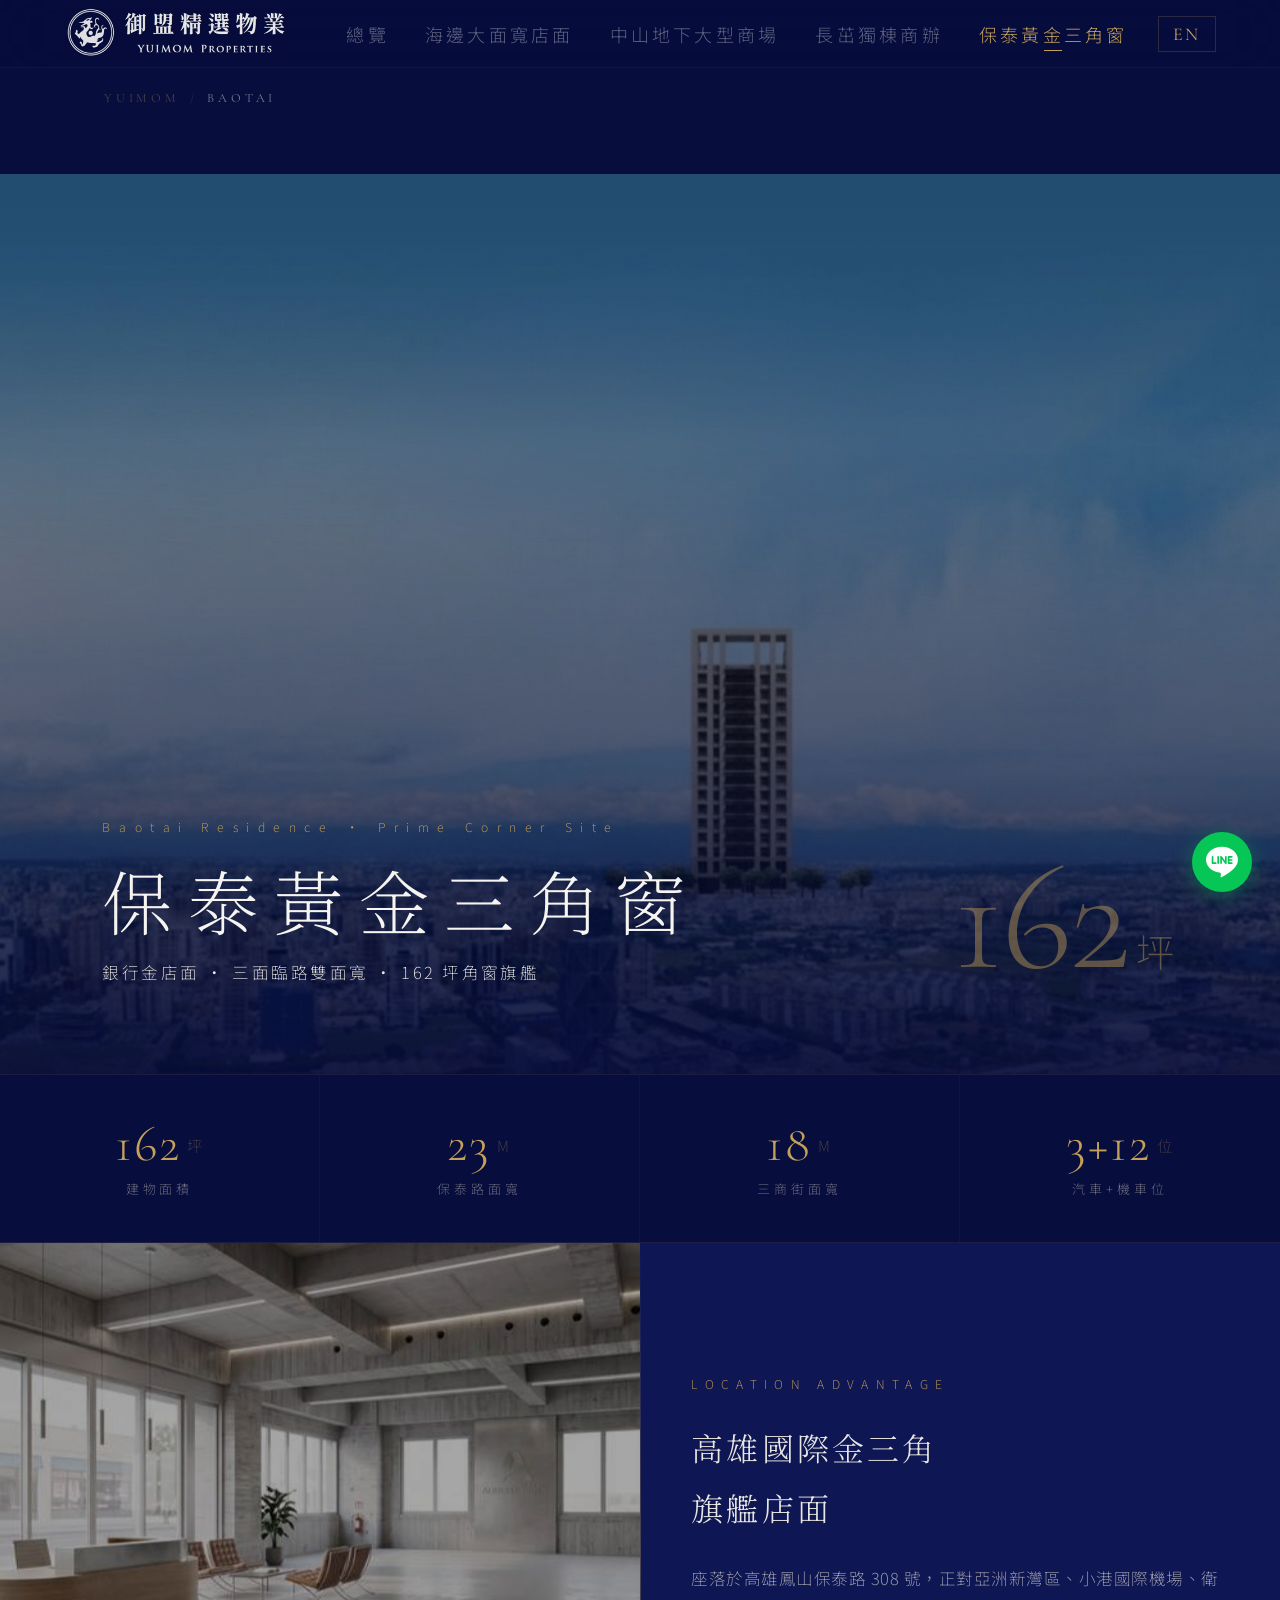
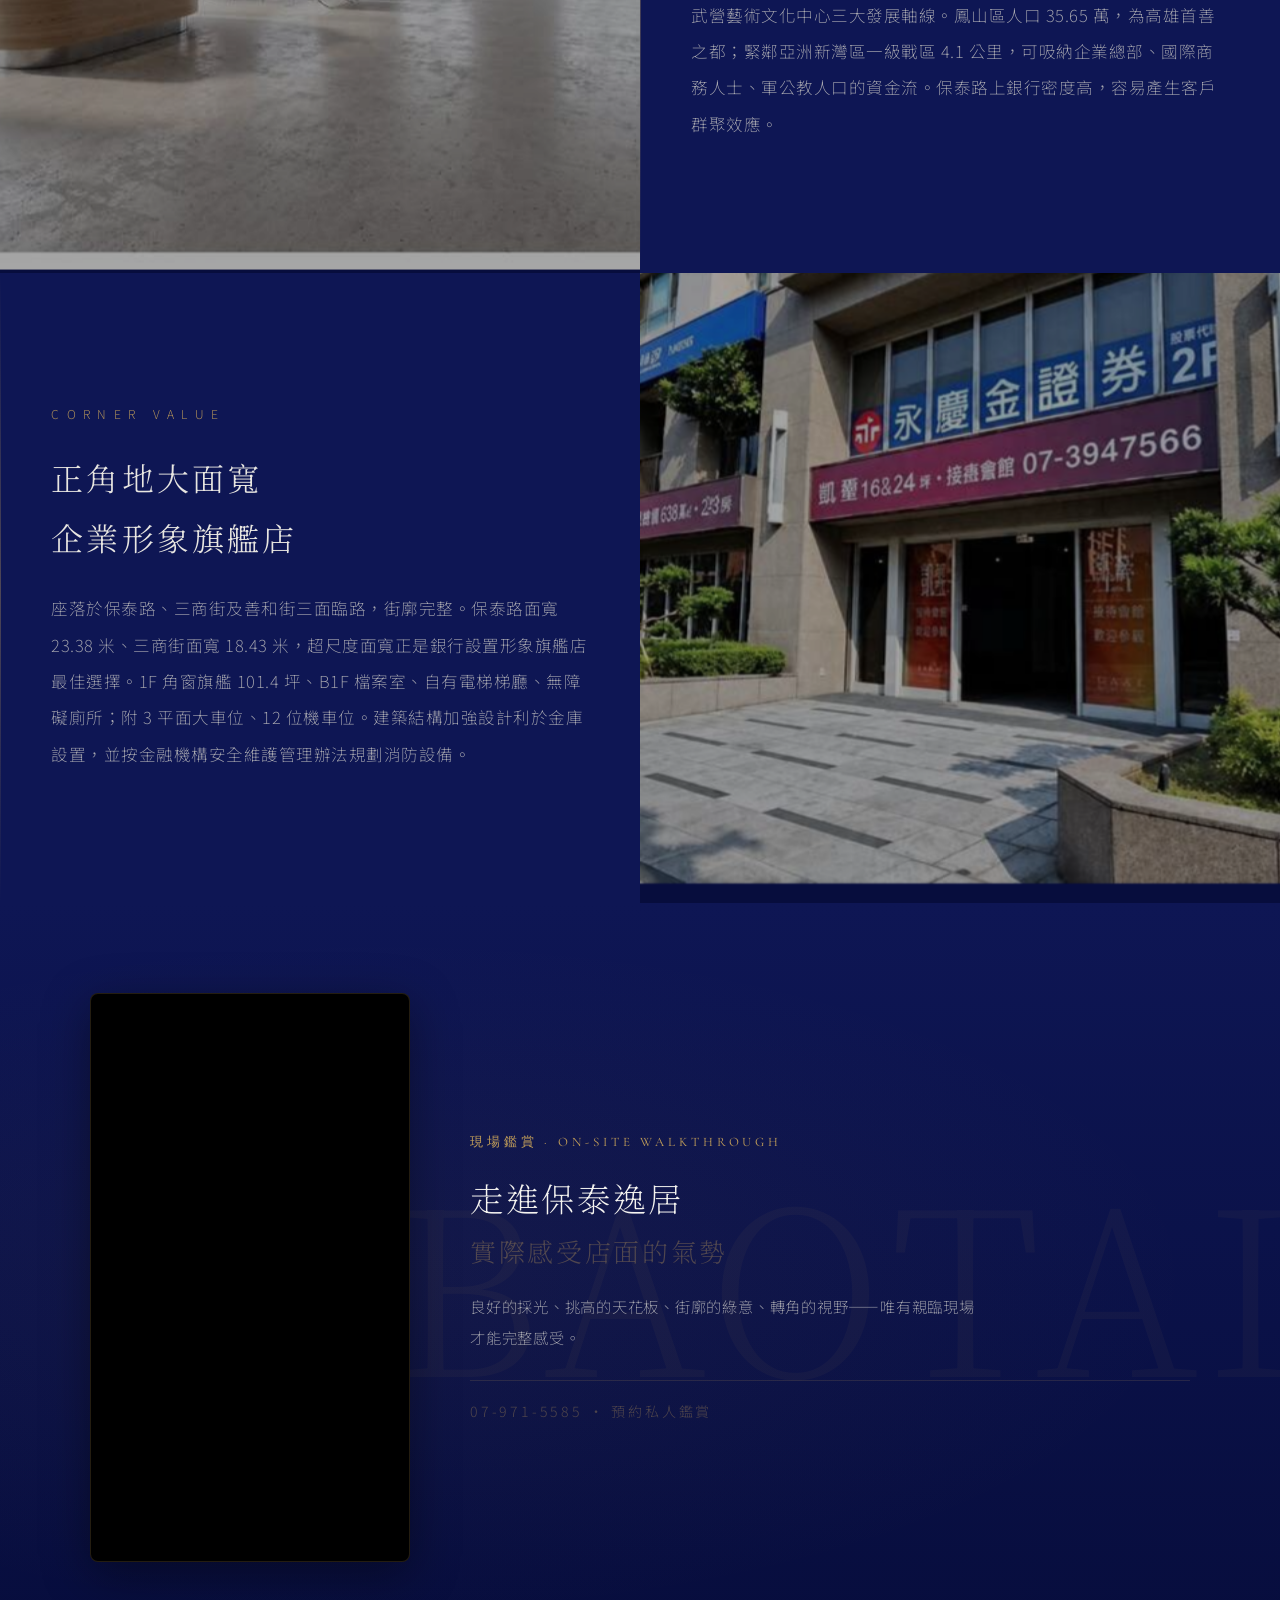
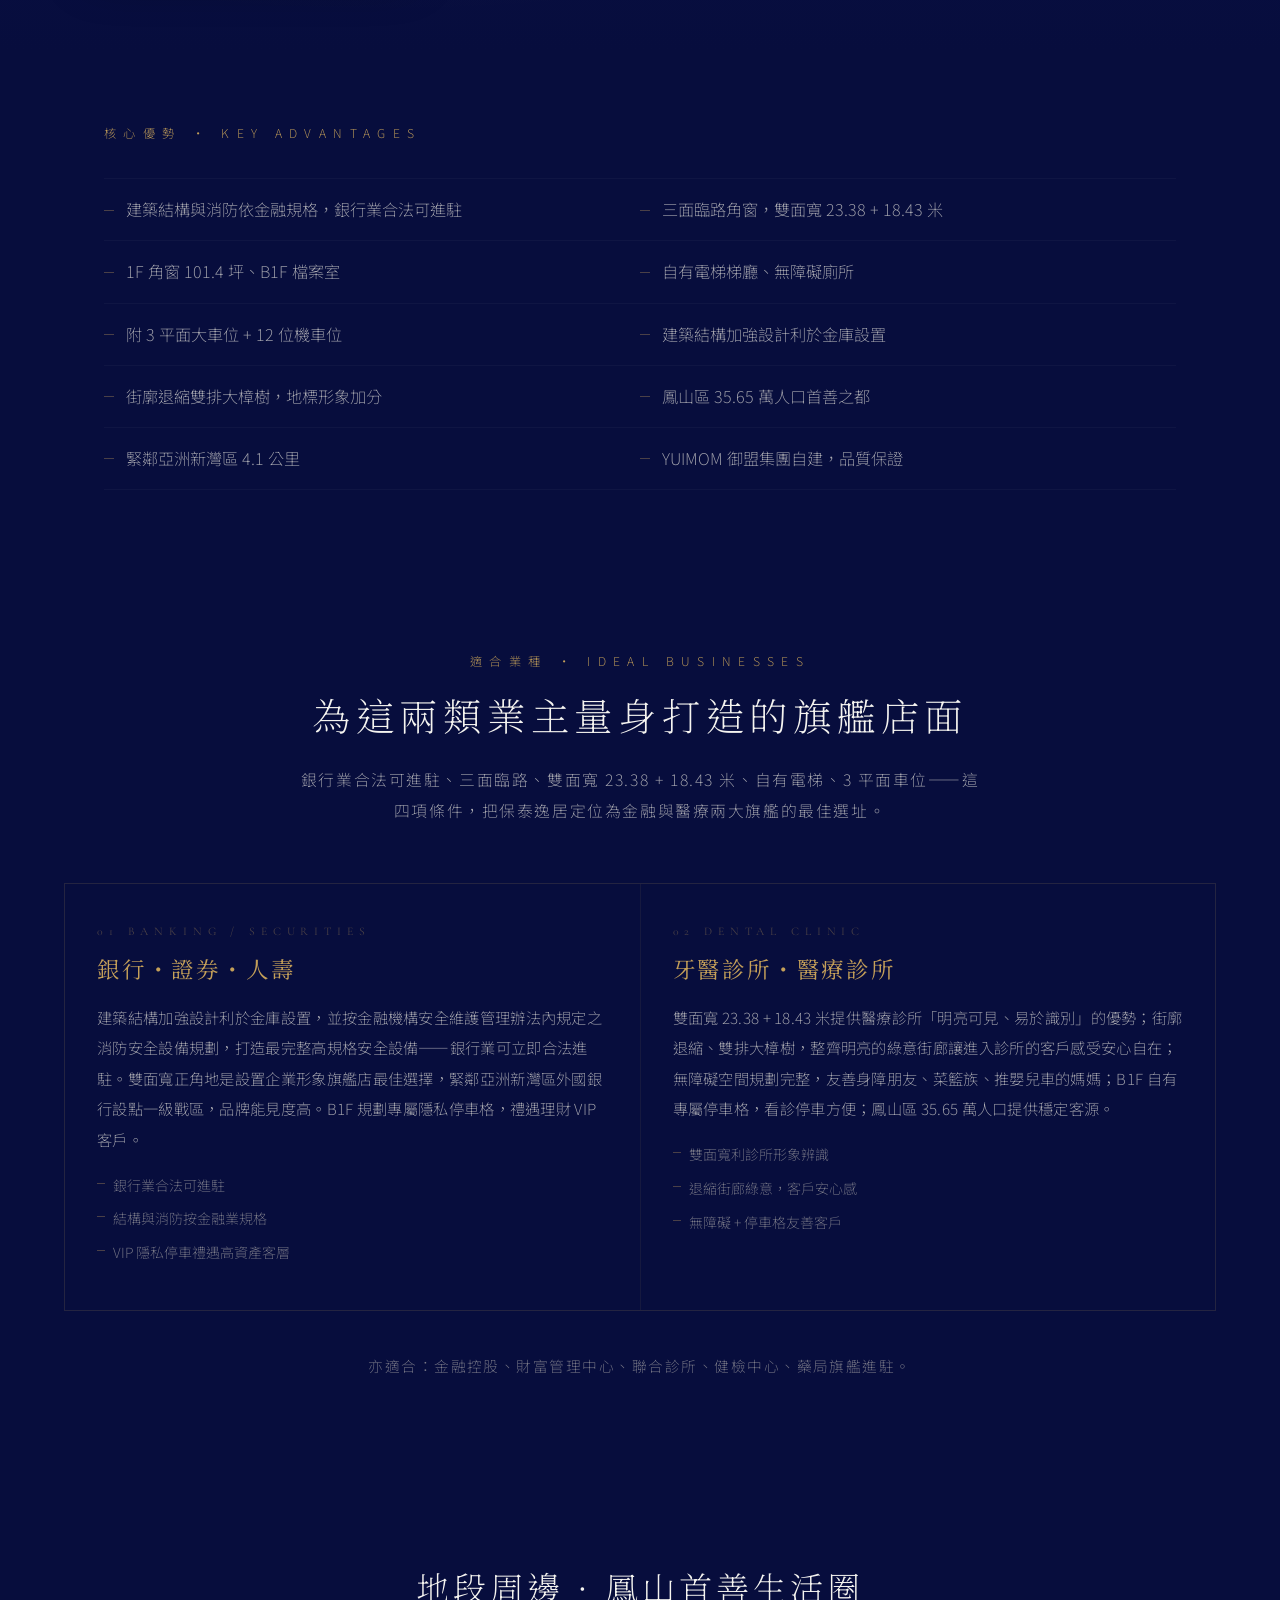
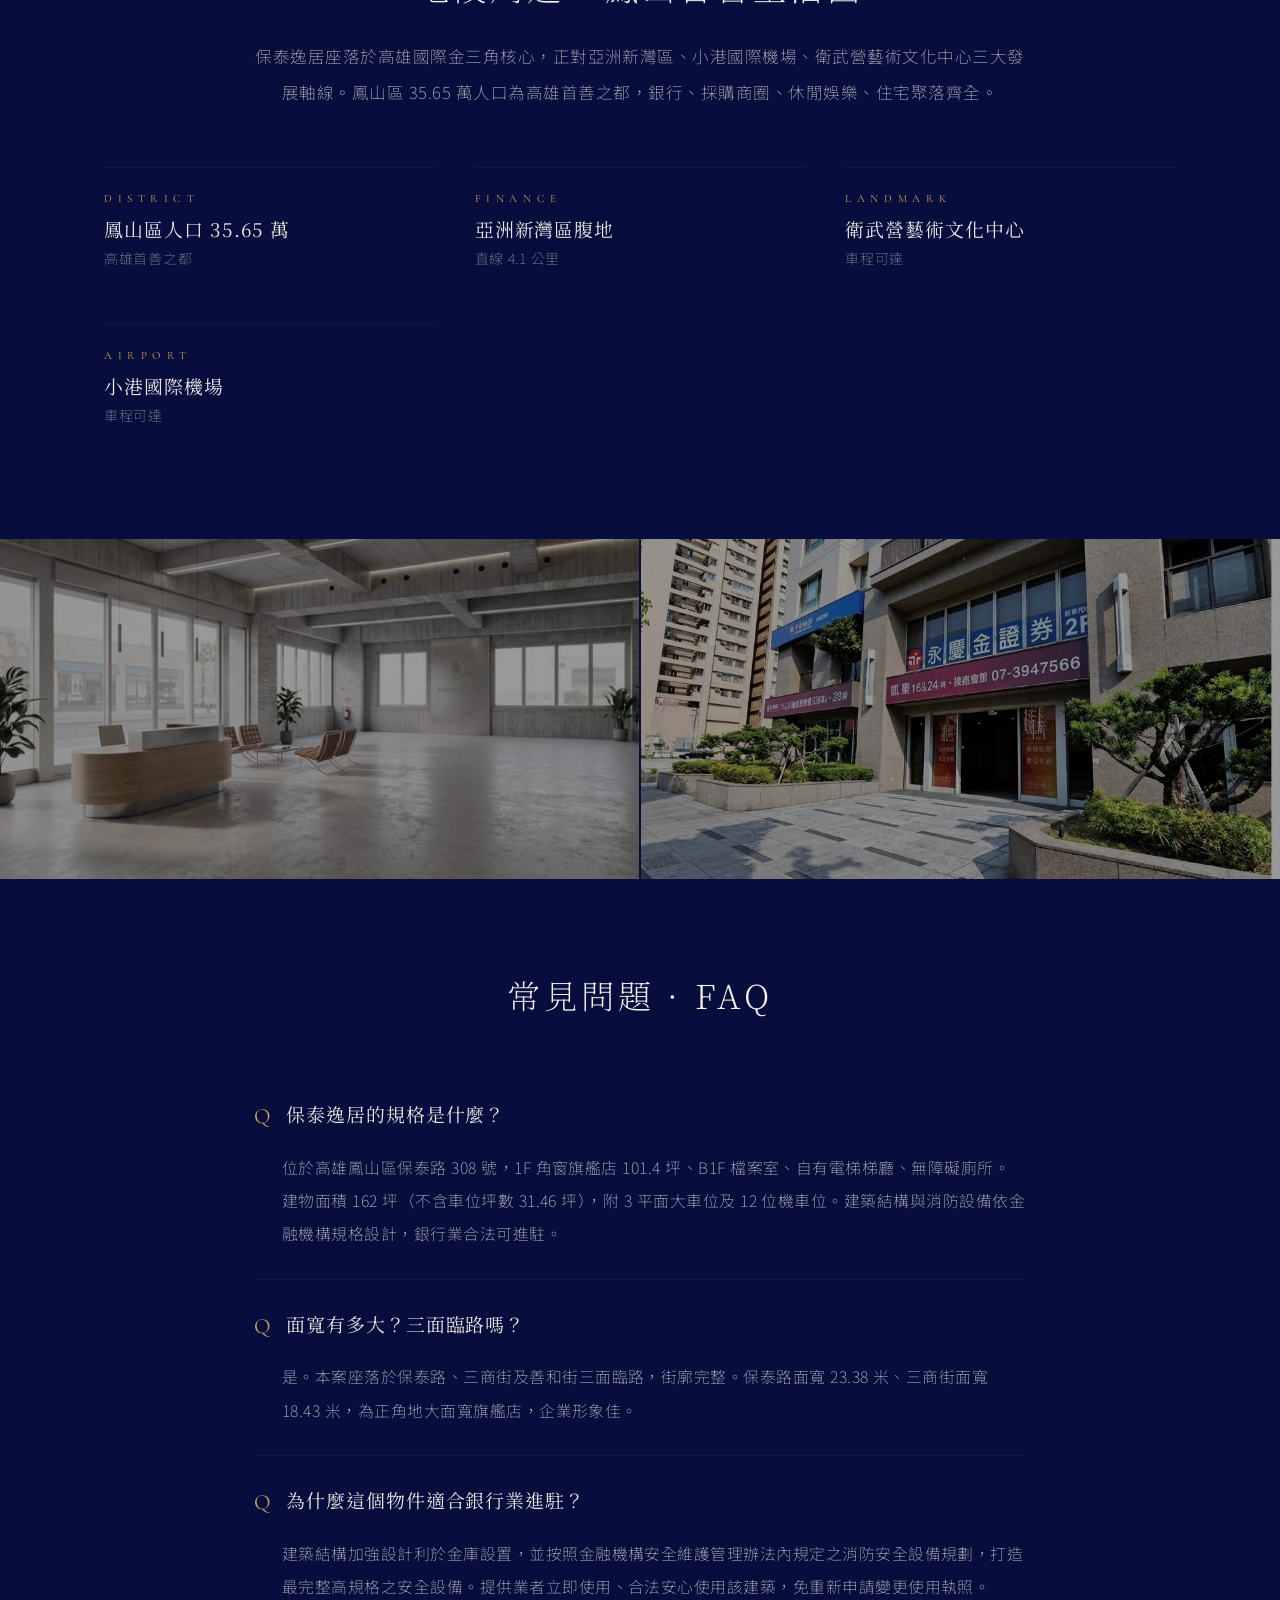
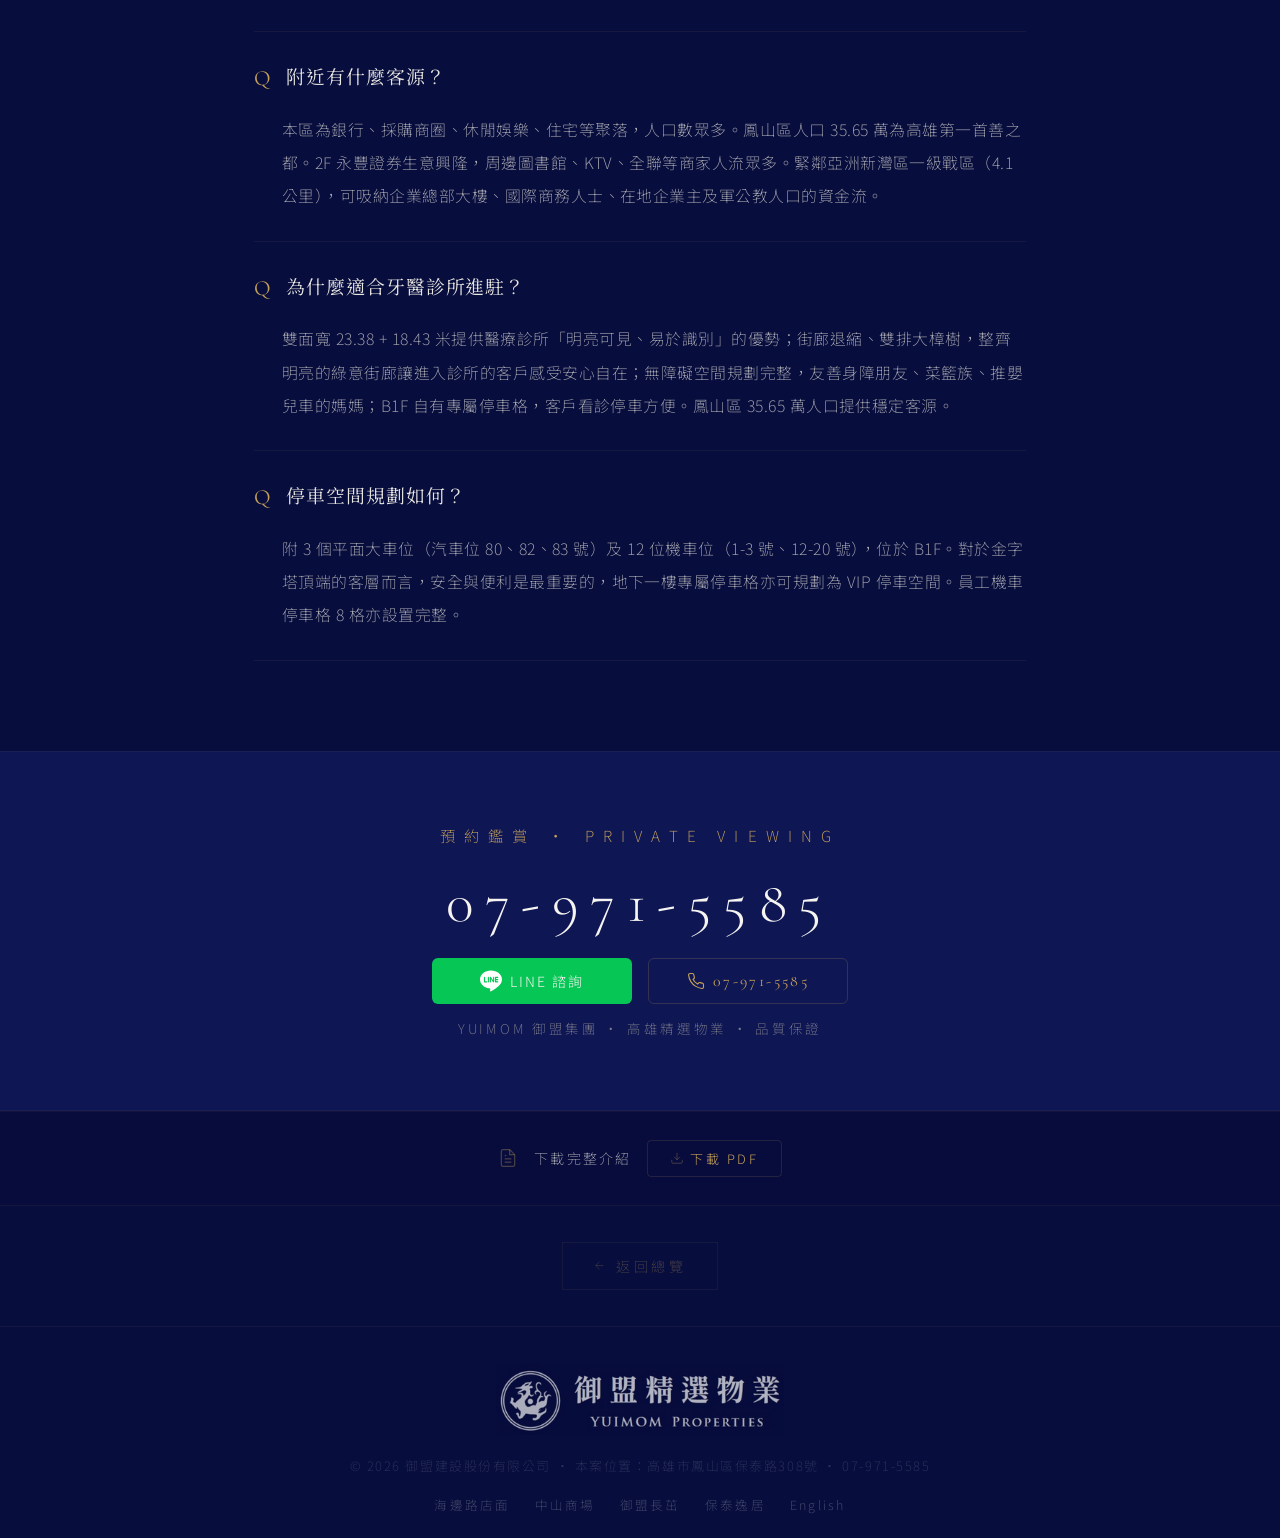
==== commit c596cadc: "Add files via upload" ====
--- a/baotai/index.html
+++ b/baotai/index.html
@@ -207,6 +207,7 @@
 
 <!-- 現場鑑賞 影片區 -->
 <section class="walkthrough-section">
+  <div class="walkthrough-watermark" aria-hidden="true">BAOTAI</div>
   <div class="walkthrough-inner">
     <div class="walkthrough-video reveal reveal-up">
       <iframe
--- a/assets/css/main.css
+++ b/assets/css/main.css
@@ -328,3 +328,39 @@
   .walkthrough-body{text-align:left;max-width:100%}
   .walkthrough-cta{text-align:center}
 }
+
+/* === 影片區巨大水印字 (clamp-fit, 不滿出 section) === */
+.walkthrough-section,.video-cinema{position:relative;overflow:hidden}
+.walkthrough-watermark,.video-cinema-watermark{
+  position:absolute;
+  top:50%;
+  right:-2vw;
+  transform:translateY(-50%);
+  font-family:var(--serif);
+  font-size:clamp(7rem,18vw,22rem);
+  font-weight:200;
+  letter-spacing:0.04em;
+  color:var(--gold);
+  opacity:0.045;
+  pointer-events:none;
+  white-space:nowrap;
+  line-height:1;
+  z-index:0;
+  user-select:none;
+  text-transform:uppercase;
+}
+/* 確保影片區內容仍在水印上方 */
+.walkthrough-inner,.video-cinema-inner{position:relative;z-index:1}
+
+/* 手機版水印縮小、置中下移、避免擋影片 */
+@media (max-width:768px){
+  .walkthrough-watermark,.video-cinema-watermark{
+    font-size:clamp(4rem,16vw,8rem);
+    right:auto;
+    left:50%;
+    top:auto;
+    bottom:-1rem;
+    transform:translateX(-50%);
+    opacity:0.035;
+  }
+}
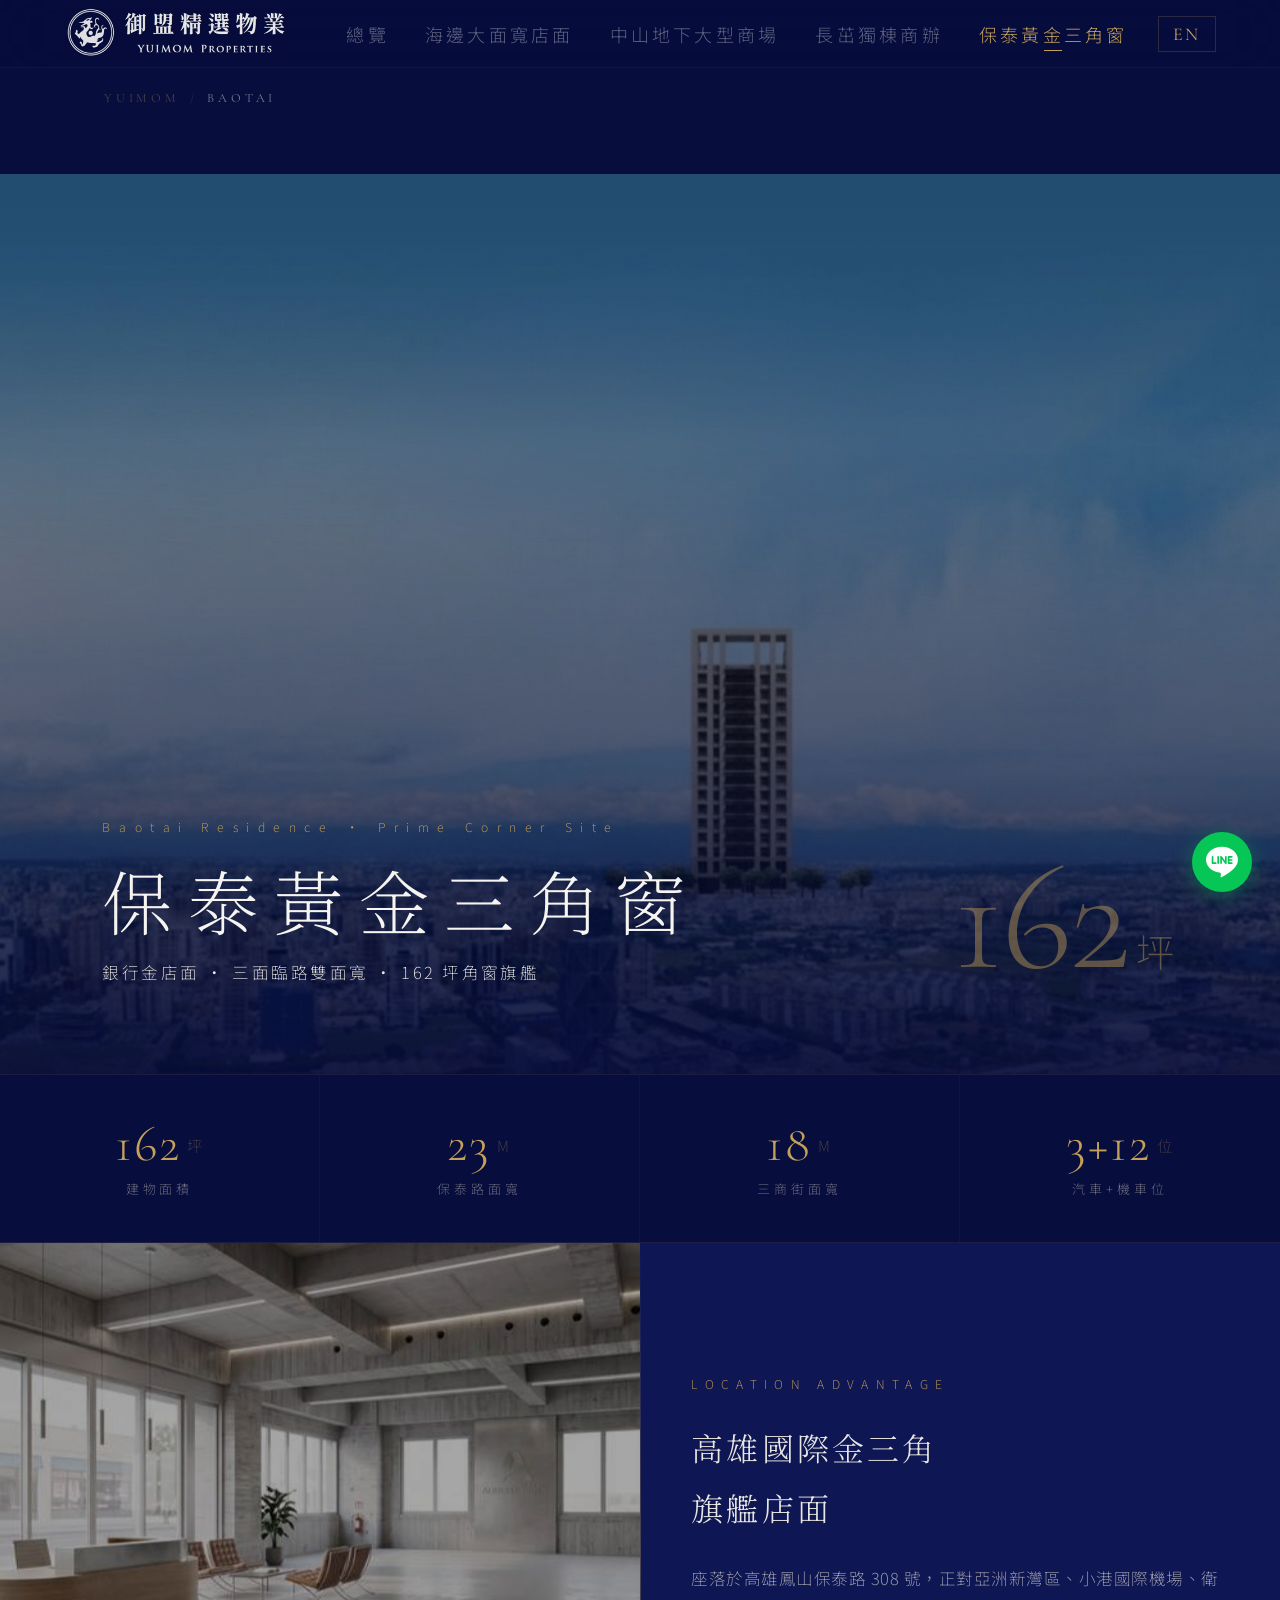
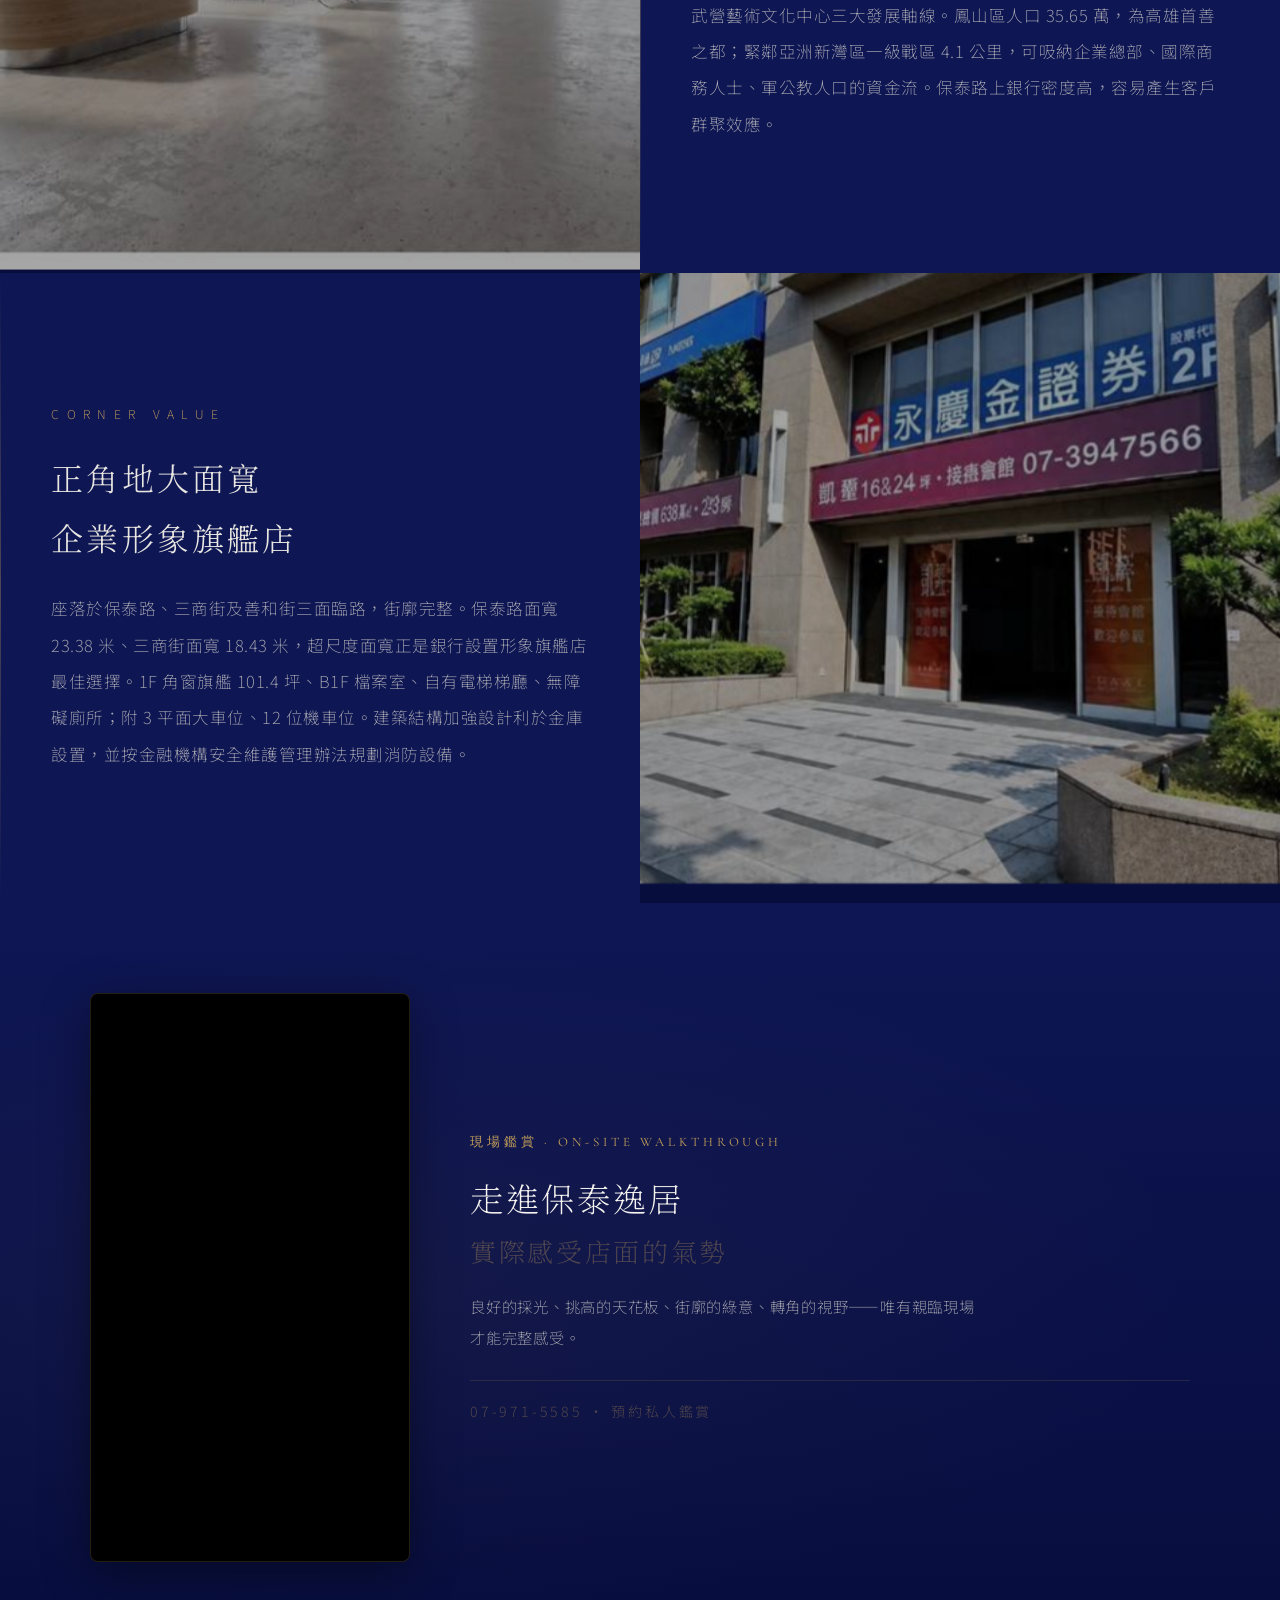
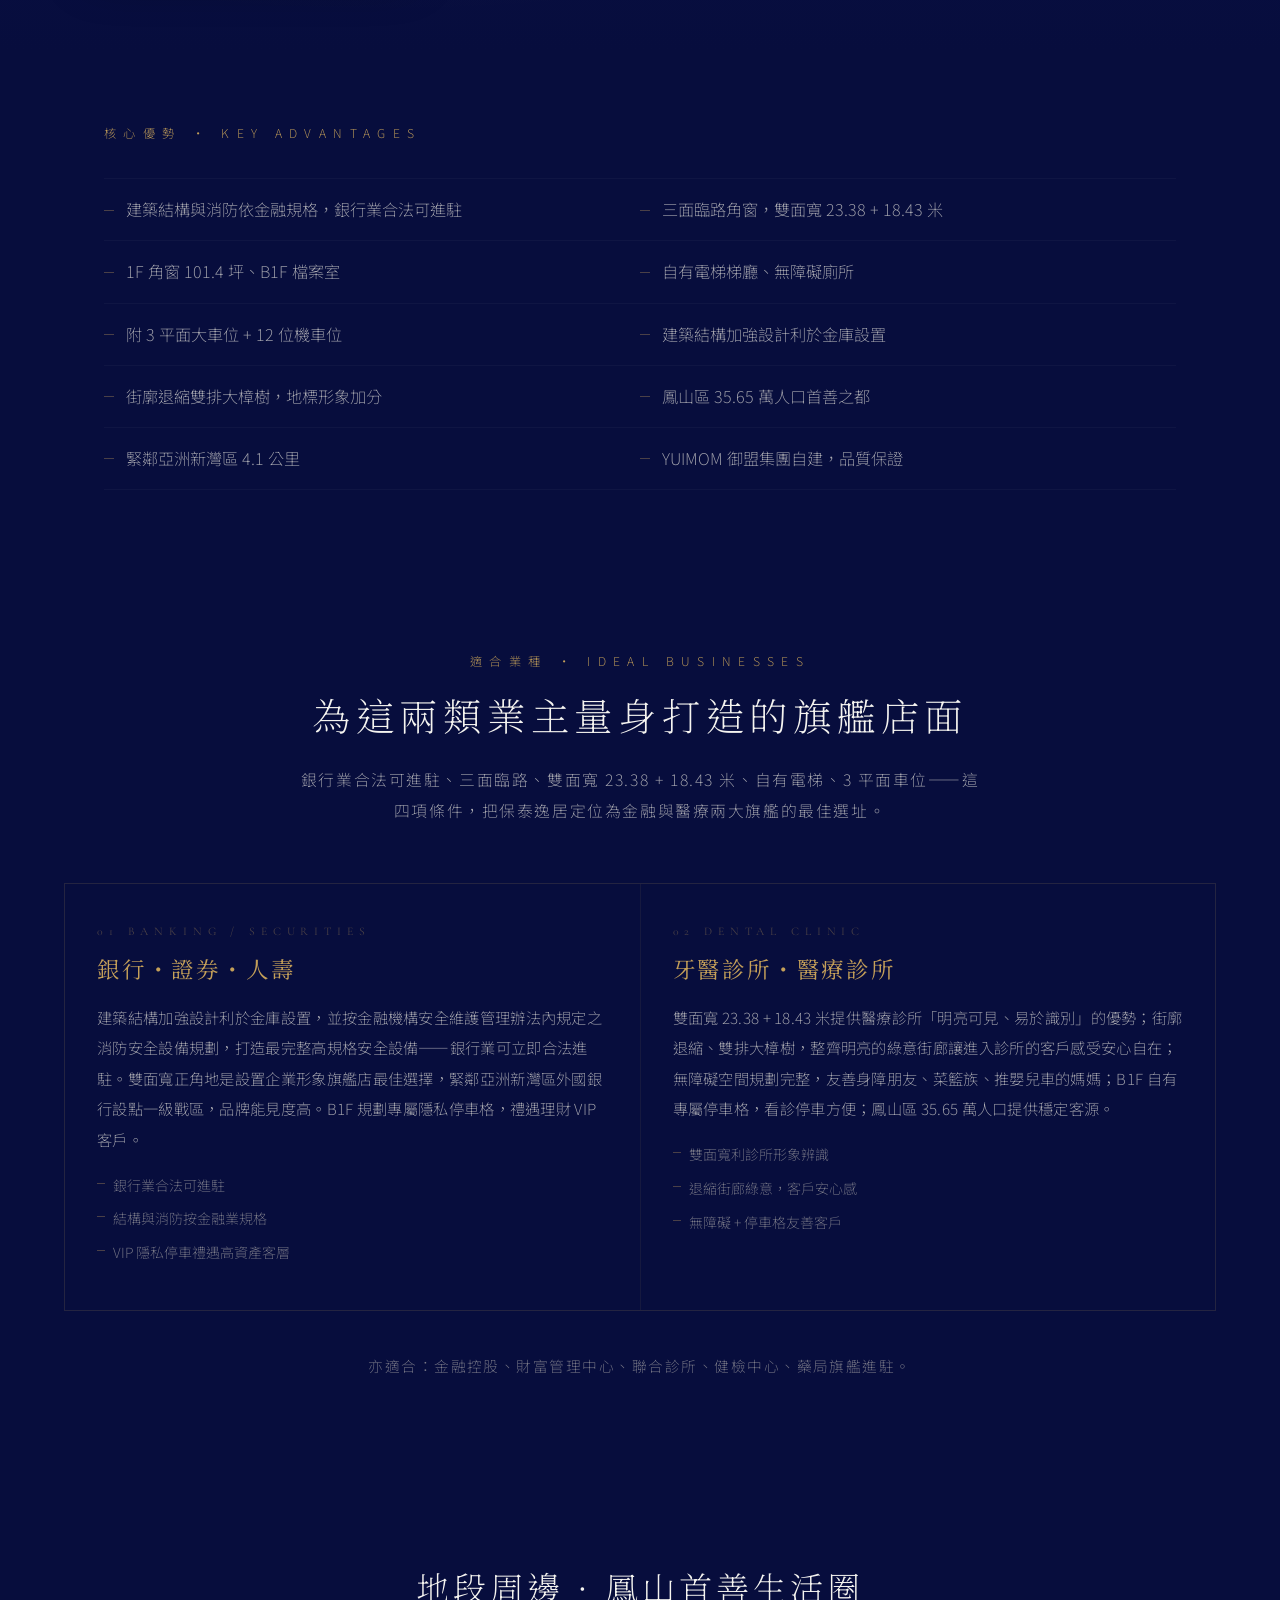
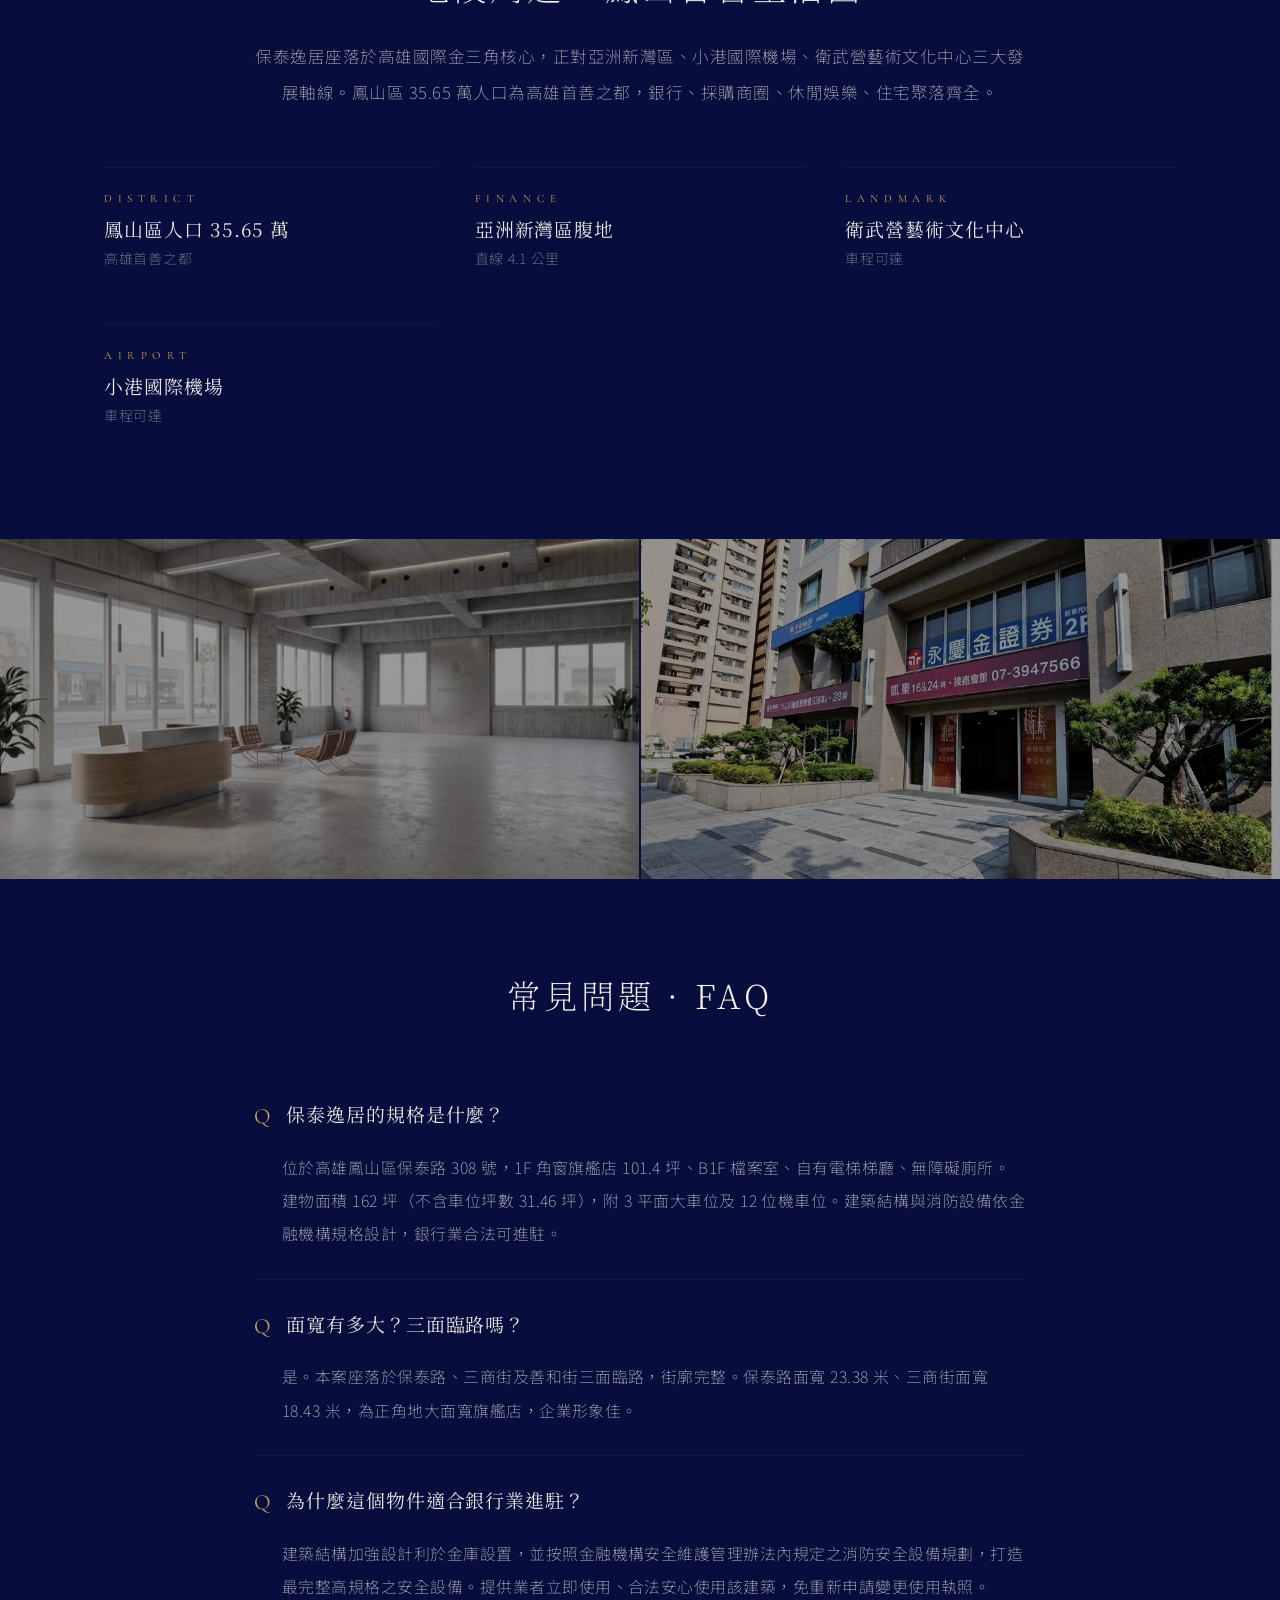
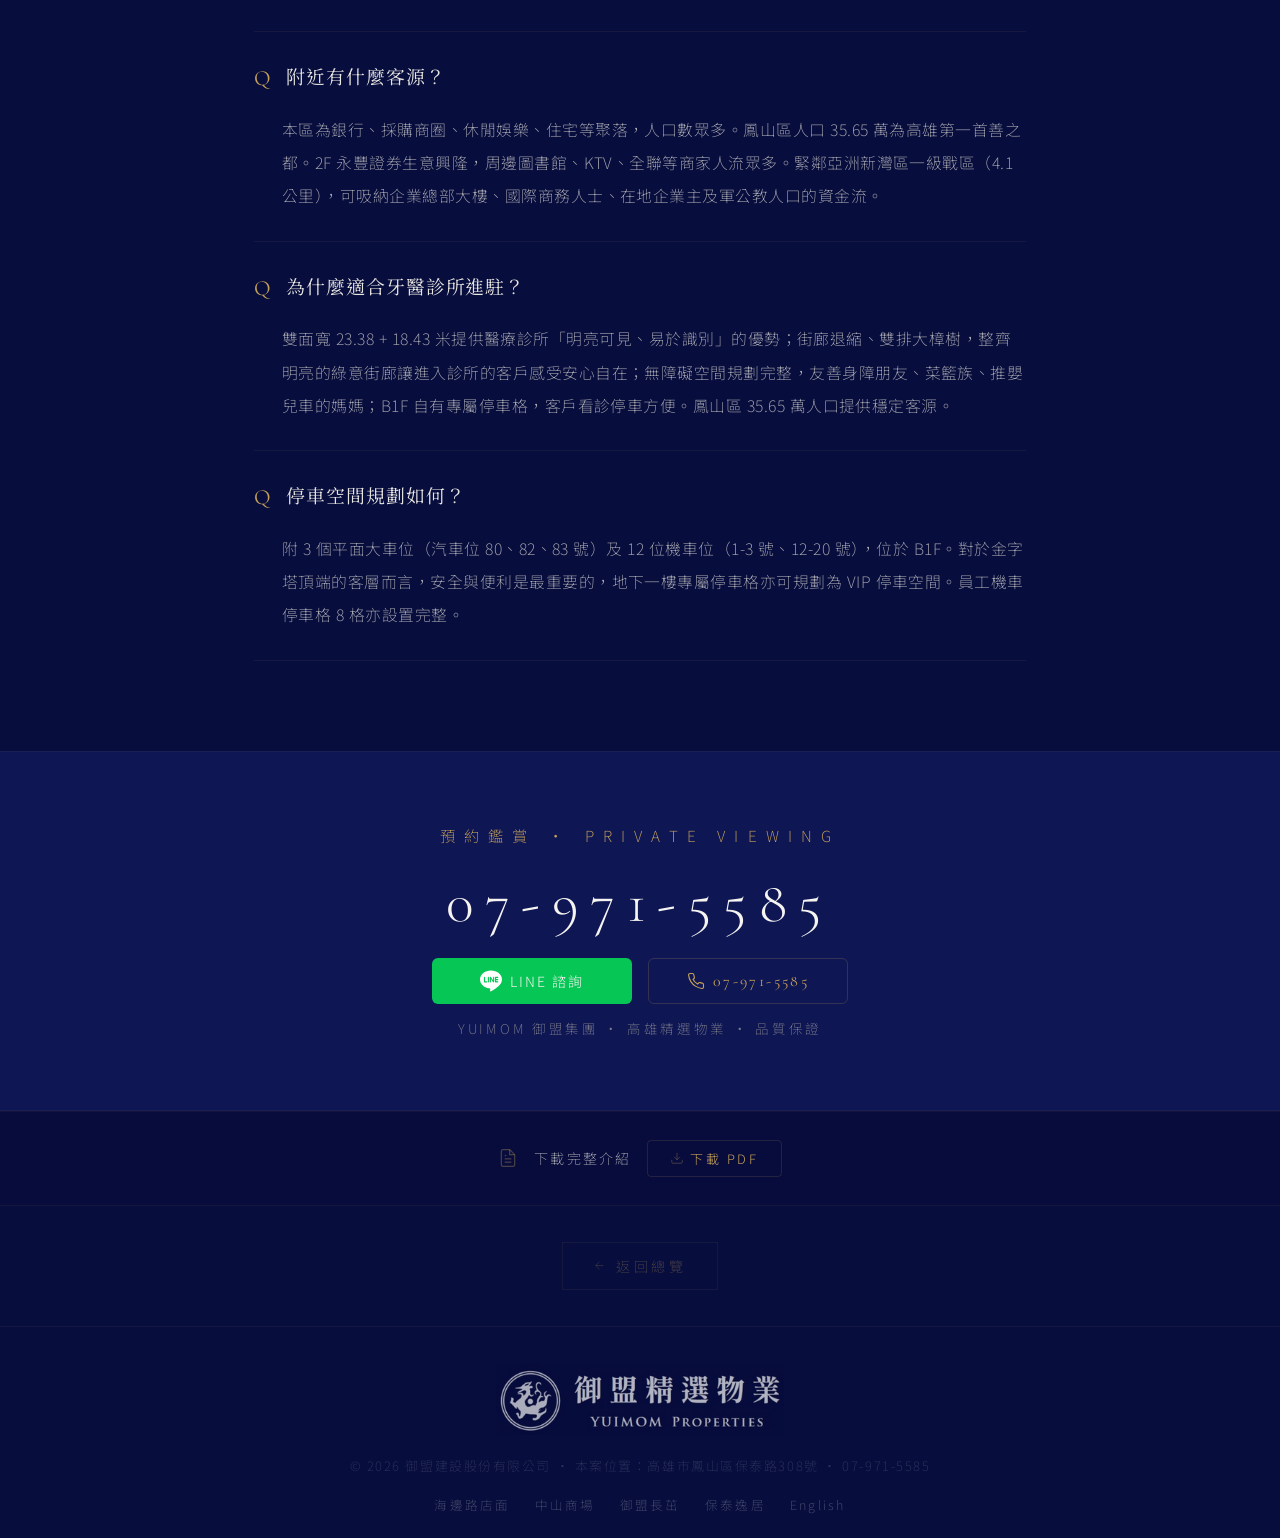
==== commit 135ea4c1: "Add files via upload" ====
--- a/baotai/index.html
+++ b/baotai/index.html
@@ -207,7 +207,6 @@
 
 <!-- 現場鑑賞 影片區 -->
 <section class="walkthrough-section">
-  <div class="walkthrough-watermark" aria-hidden="true">BAOTAI</div>
   <div class="walkthrough-inner">
     <div class="walkthrough-video reveal reveal-up">
       <iframe
--- a/assets/css/main.css
+++ b/assets/css/main.css
@@ -328,39 +328,3 @@
   .walkthrough-body{text-align:left;max-width:100%}
   .walkthrough-cta{text-align:center}
 }
-
-/* === 影片區巨大水印字 (clamp-fit, 不滿出 section) === */
-.walkthrough-section,.video-cinema{position:relative;overflow:hidden}
-.walkthrough-watermark,.video-cinema-watermark{
-  position:absolute;
-  top:50%;
-  right:-2vw;
-  transform:translateY(-50%);
-  font-family:var(--serif);
-  font-size:clamp(7rem,18vw,22rem);
-  font-weight:200;
-  letter-spacing:0.04em;
-  color:var(--gold);
-  opacity:0.045;
-  pointer-events:none;
-  white-space:nowrap;
-  line-height:1;
-  z-index:0;
-  user-select:none;
-  text-transform:uppercase;
-}
-/* 確保影片區內容仍在水印上方 */
-.walkthrough-inner,.video-cinema-inner{position:relative;z-index:1}
-
-/* 手機版水印縮小、置中下移、避免擋影片 */
-@media (max-width:768px){
-  .walkthrough-watermark,.video-cinema-watermark{
-    font-size:clamp(4rem,16vw,8rem);
-    right:auto;
-    left:50%;
-    top:auto;
-    bottom:-1rem;
-    transform:translateX(-50%);
-    opacity:0.035;
-  }
-}
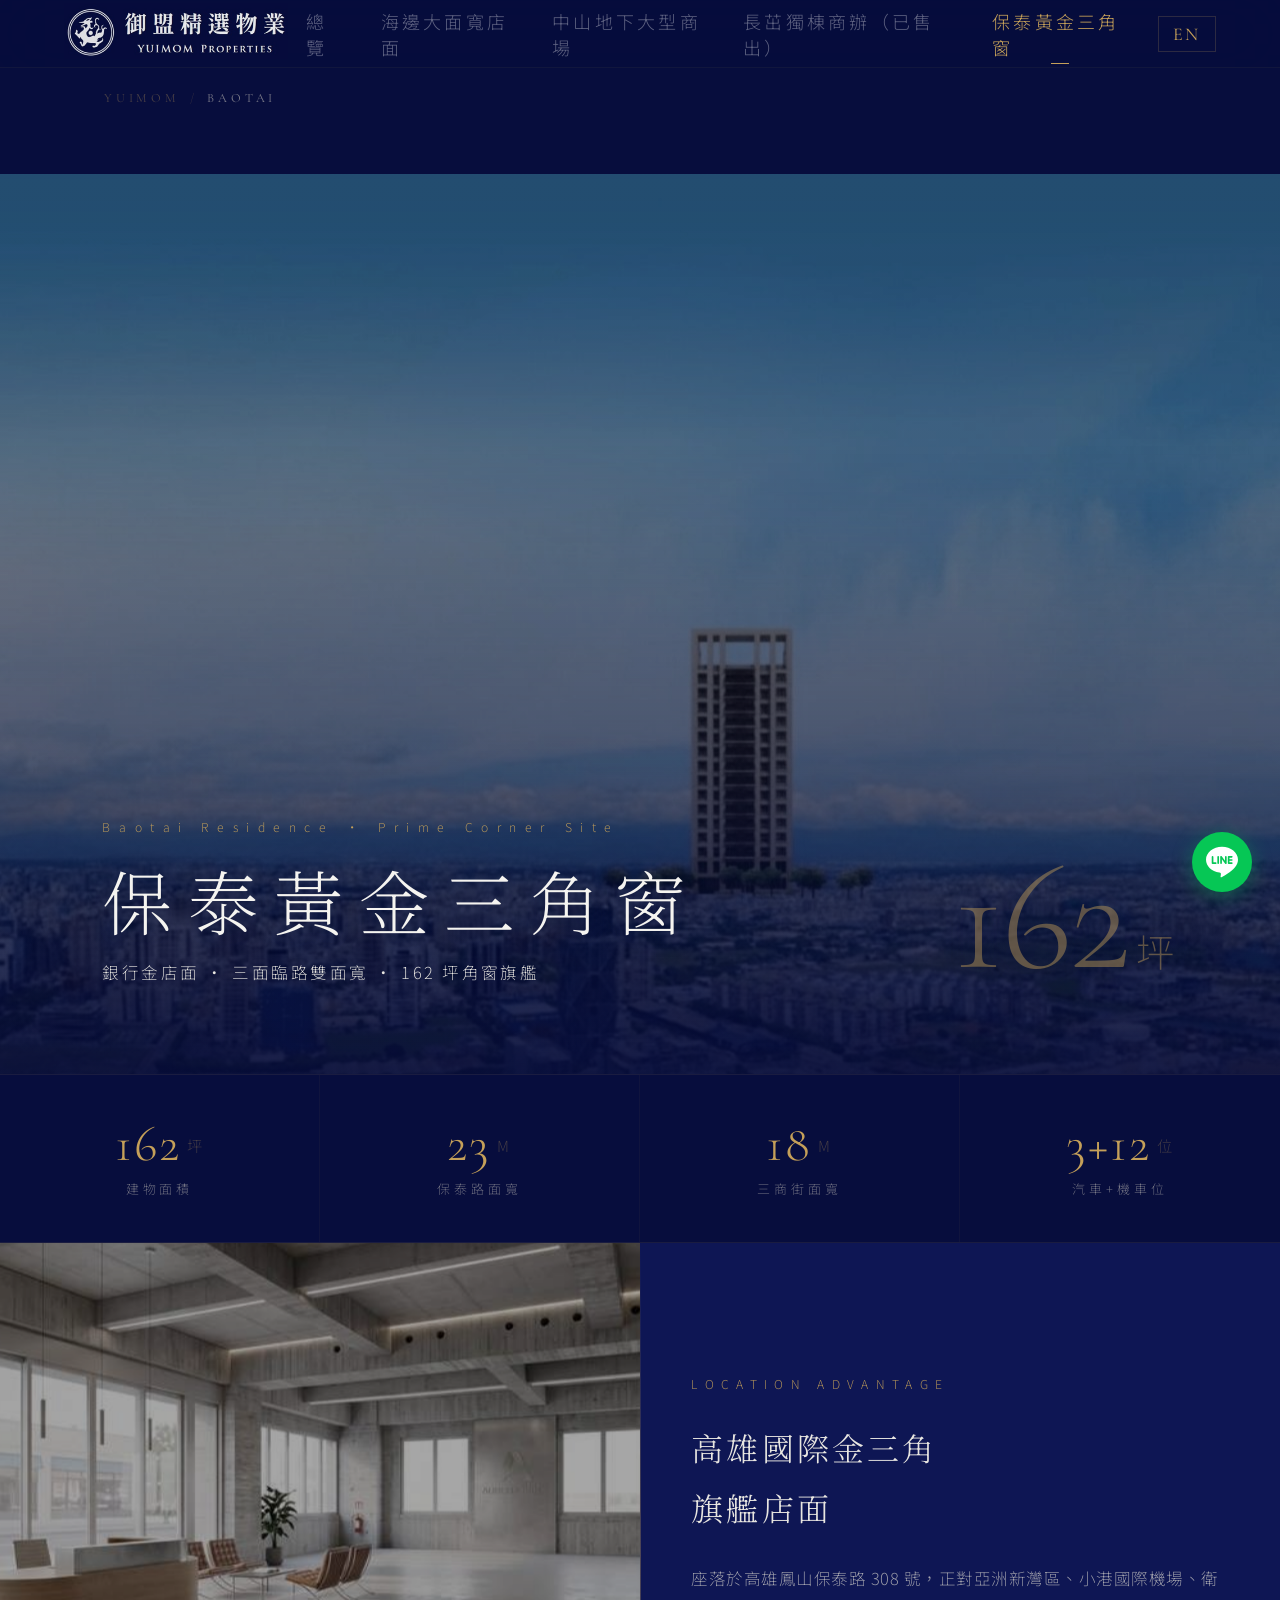
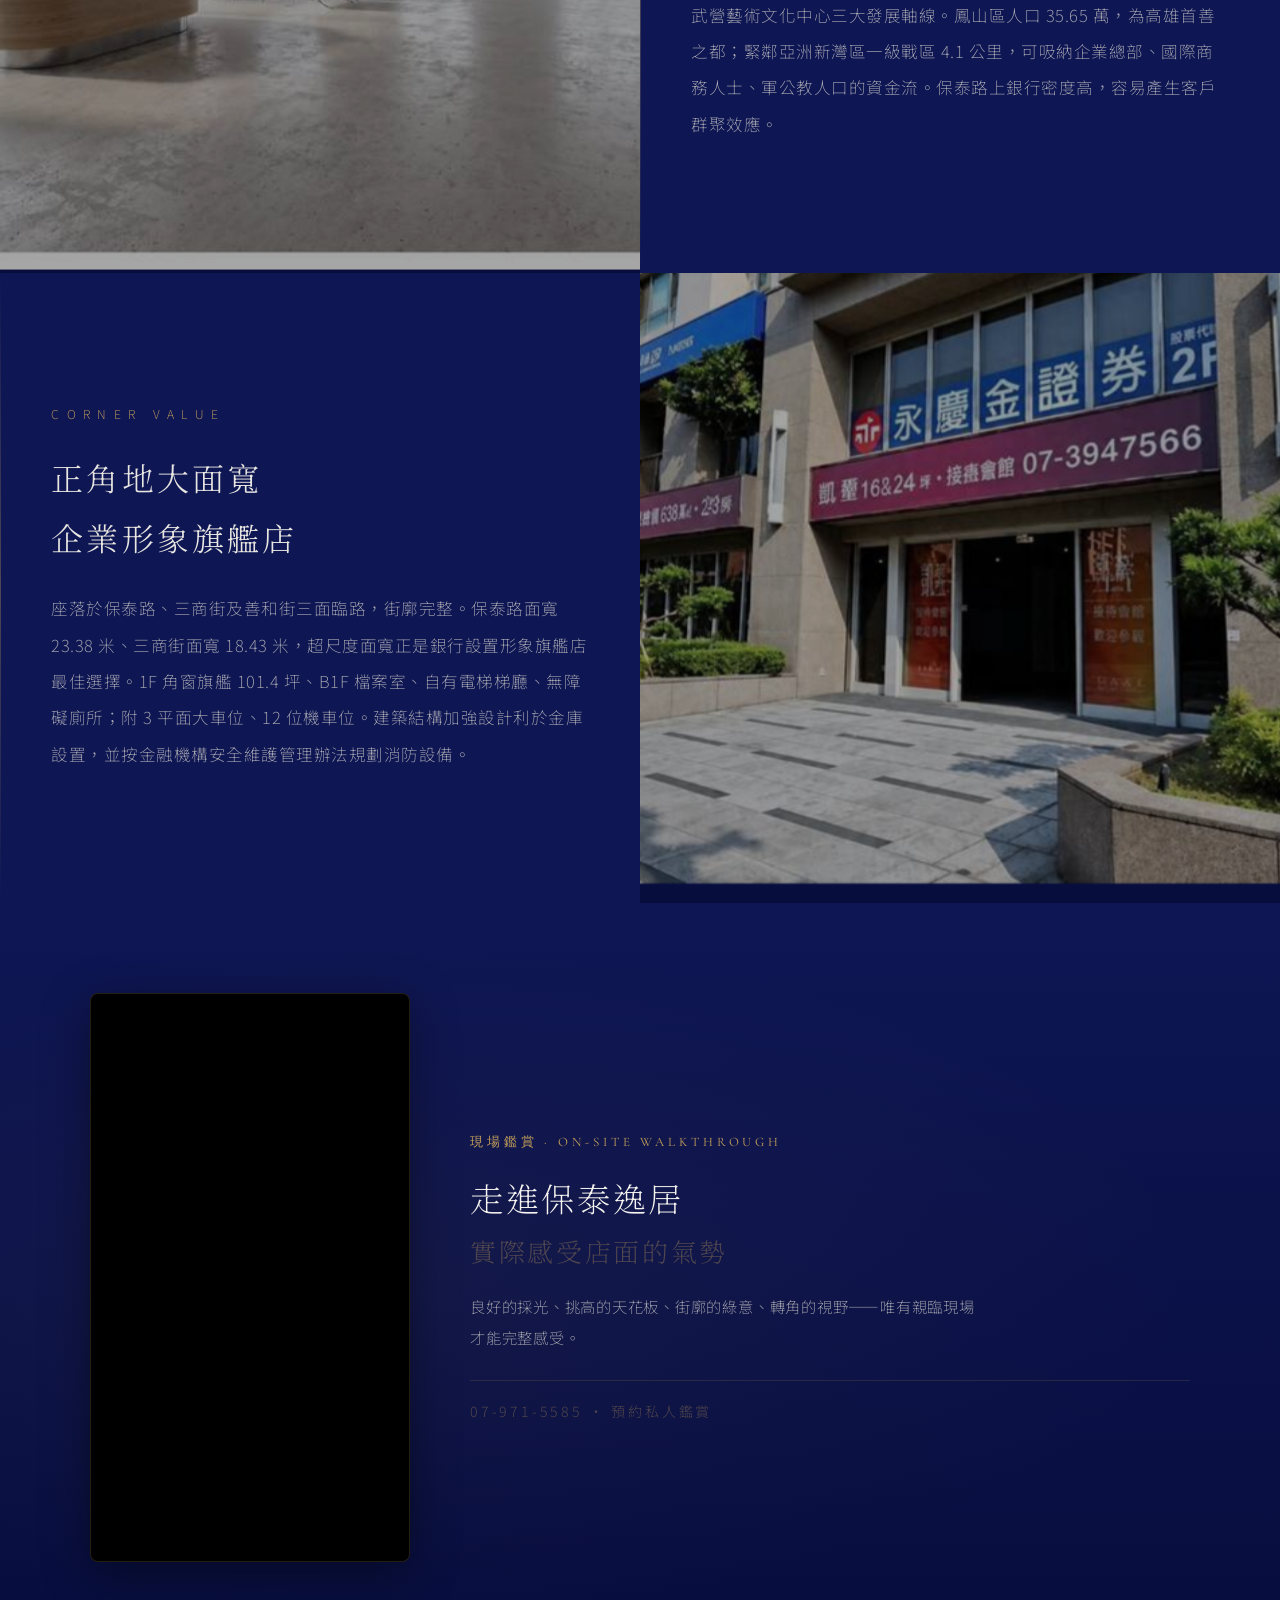
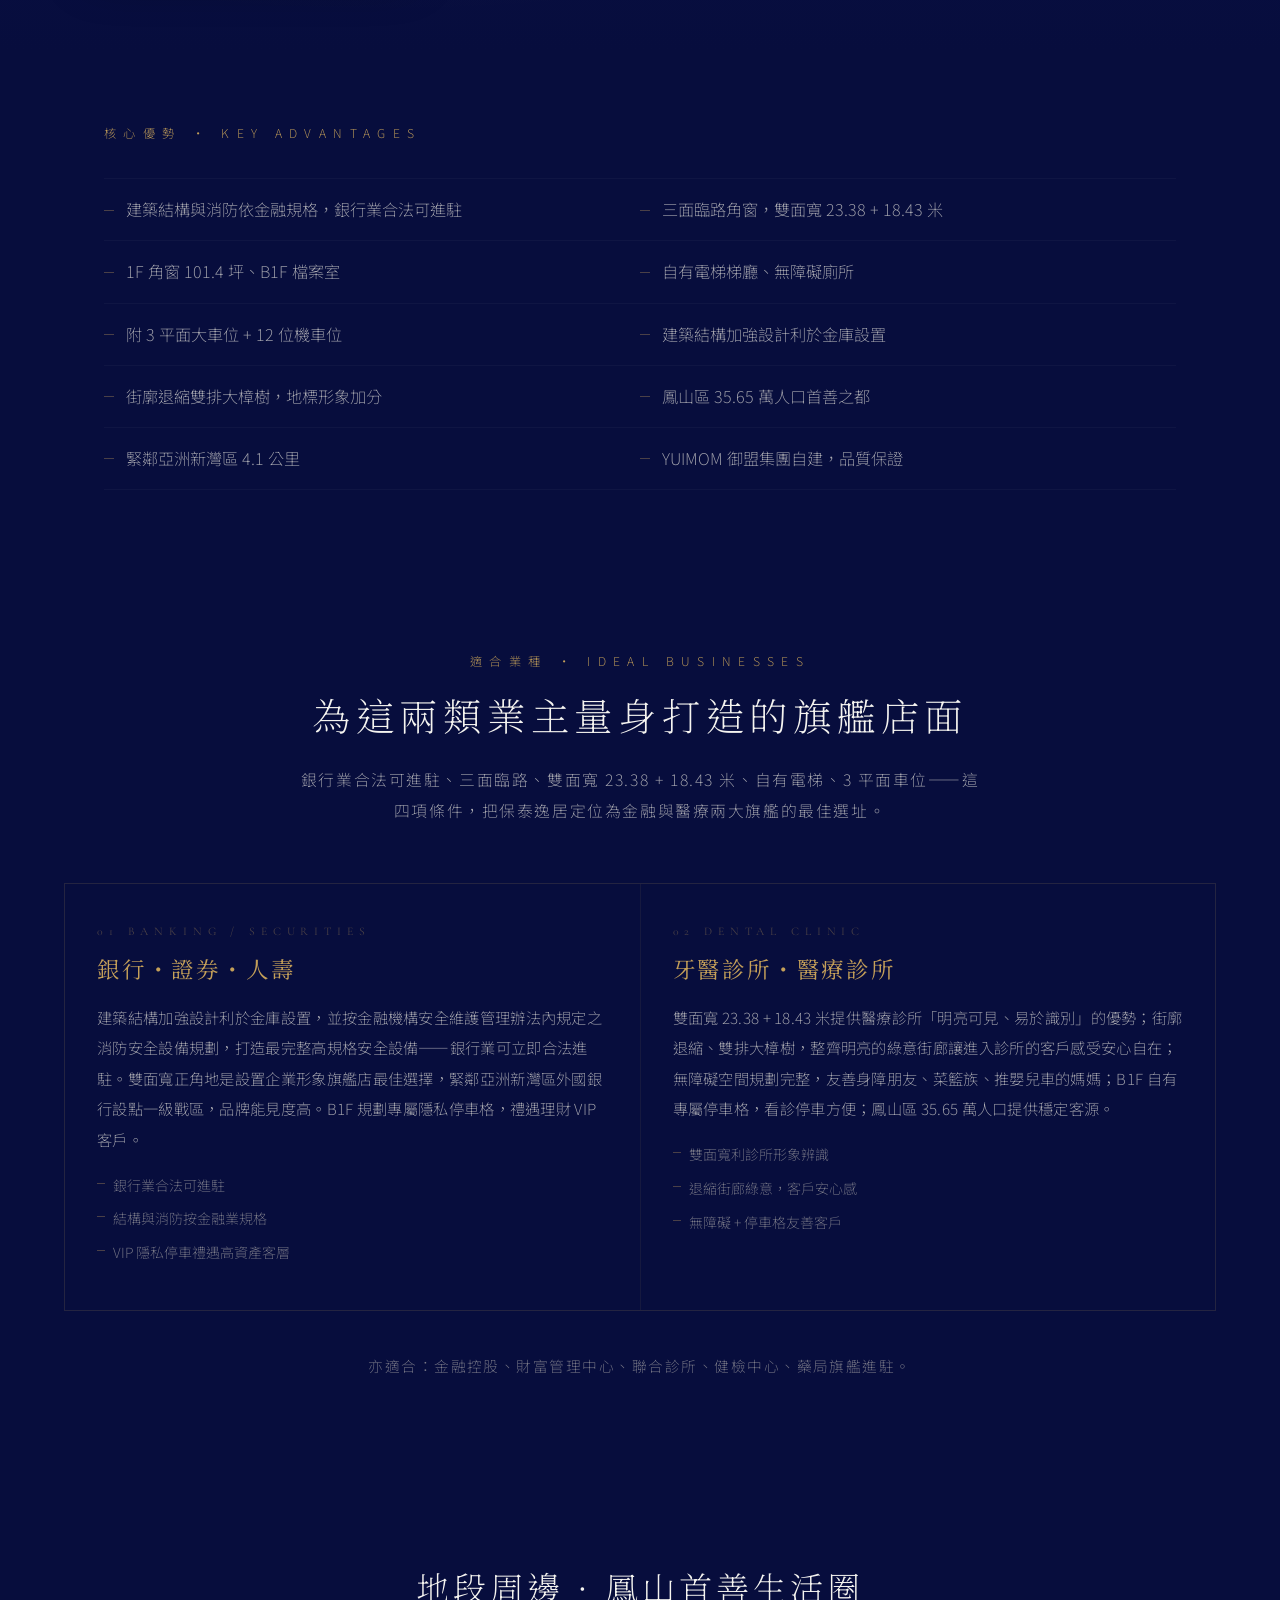
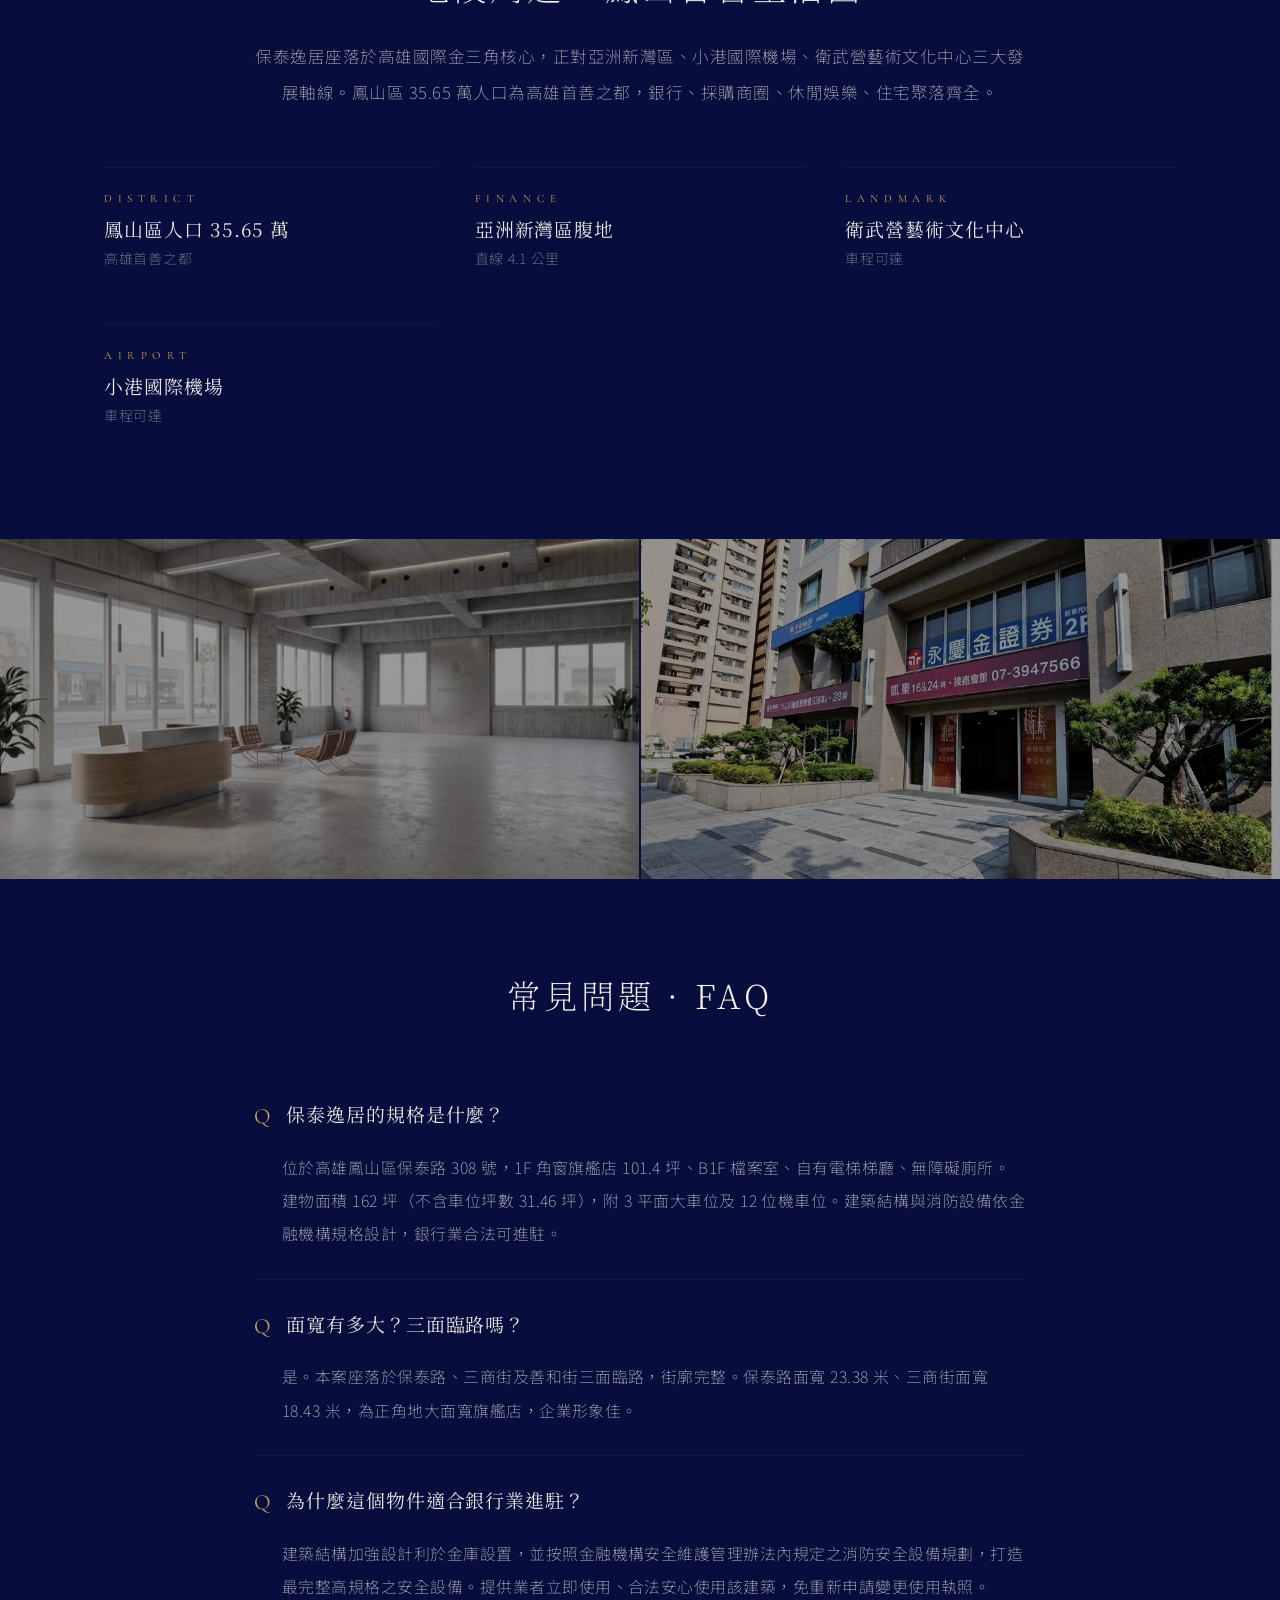
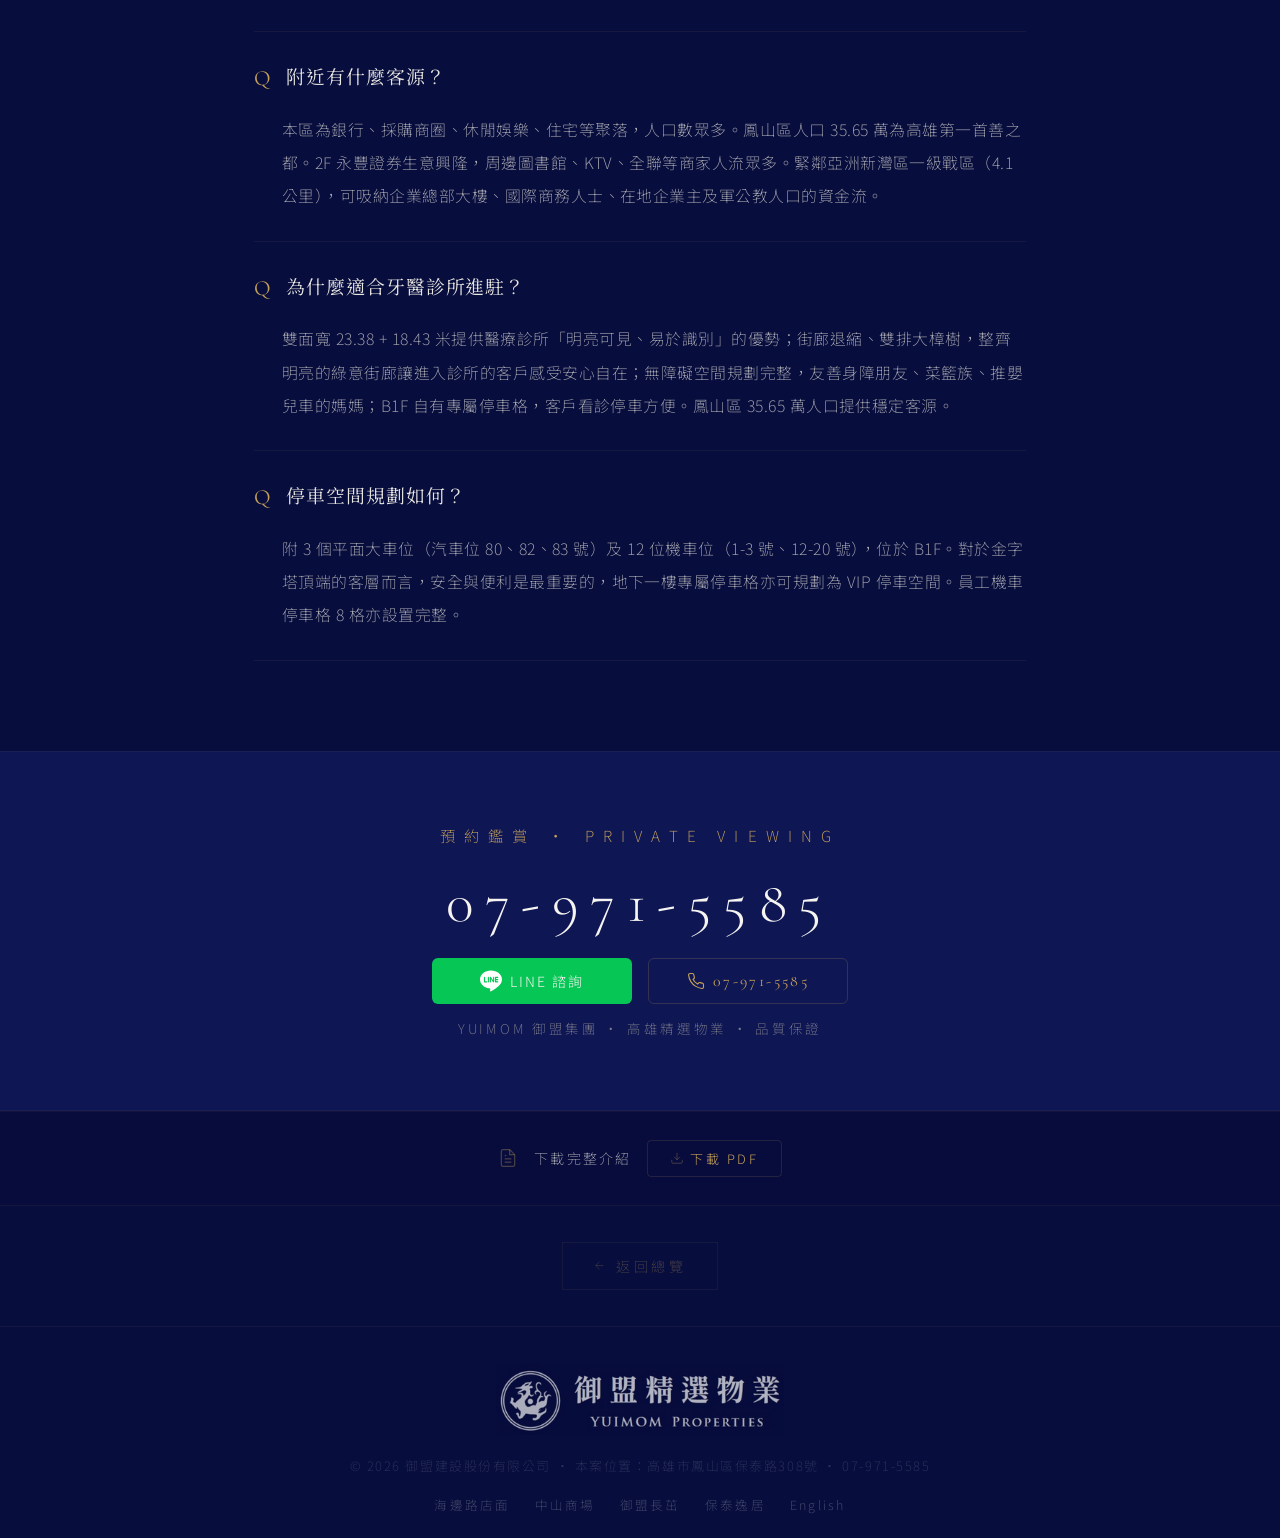
==== commit c97d3830: "Add files via upload" ====
--- a/baotai/index.html
+++ b/baotai/index.html
@@ -155,7 +155,7 @@
       <a class="nav-link" href="/">總覽</a>
       <a class="nav-link" href="/haiban/">海邊大面寬店面</a>
       <a class="nav-link" href="/zhongshan/">中山地下大型商場</a>
-      <a class="nav-link" href="/changzhuo/">長茁獨棟商辦</a>
+      <a class="nav-link" href="/changzhuo/">長茁獨棟商辦（已售出）</a>
       <a class="nav-link active" href="/baotai/">保泰黃金三角窗</a>
     </div>
     <a class="lang-btn" href="/en/baotai/" aria-label="Switch to English">EN</a>
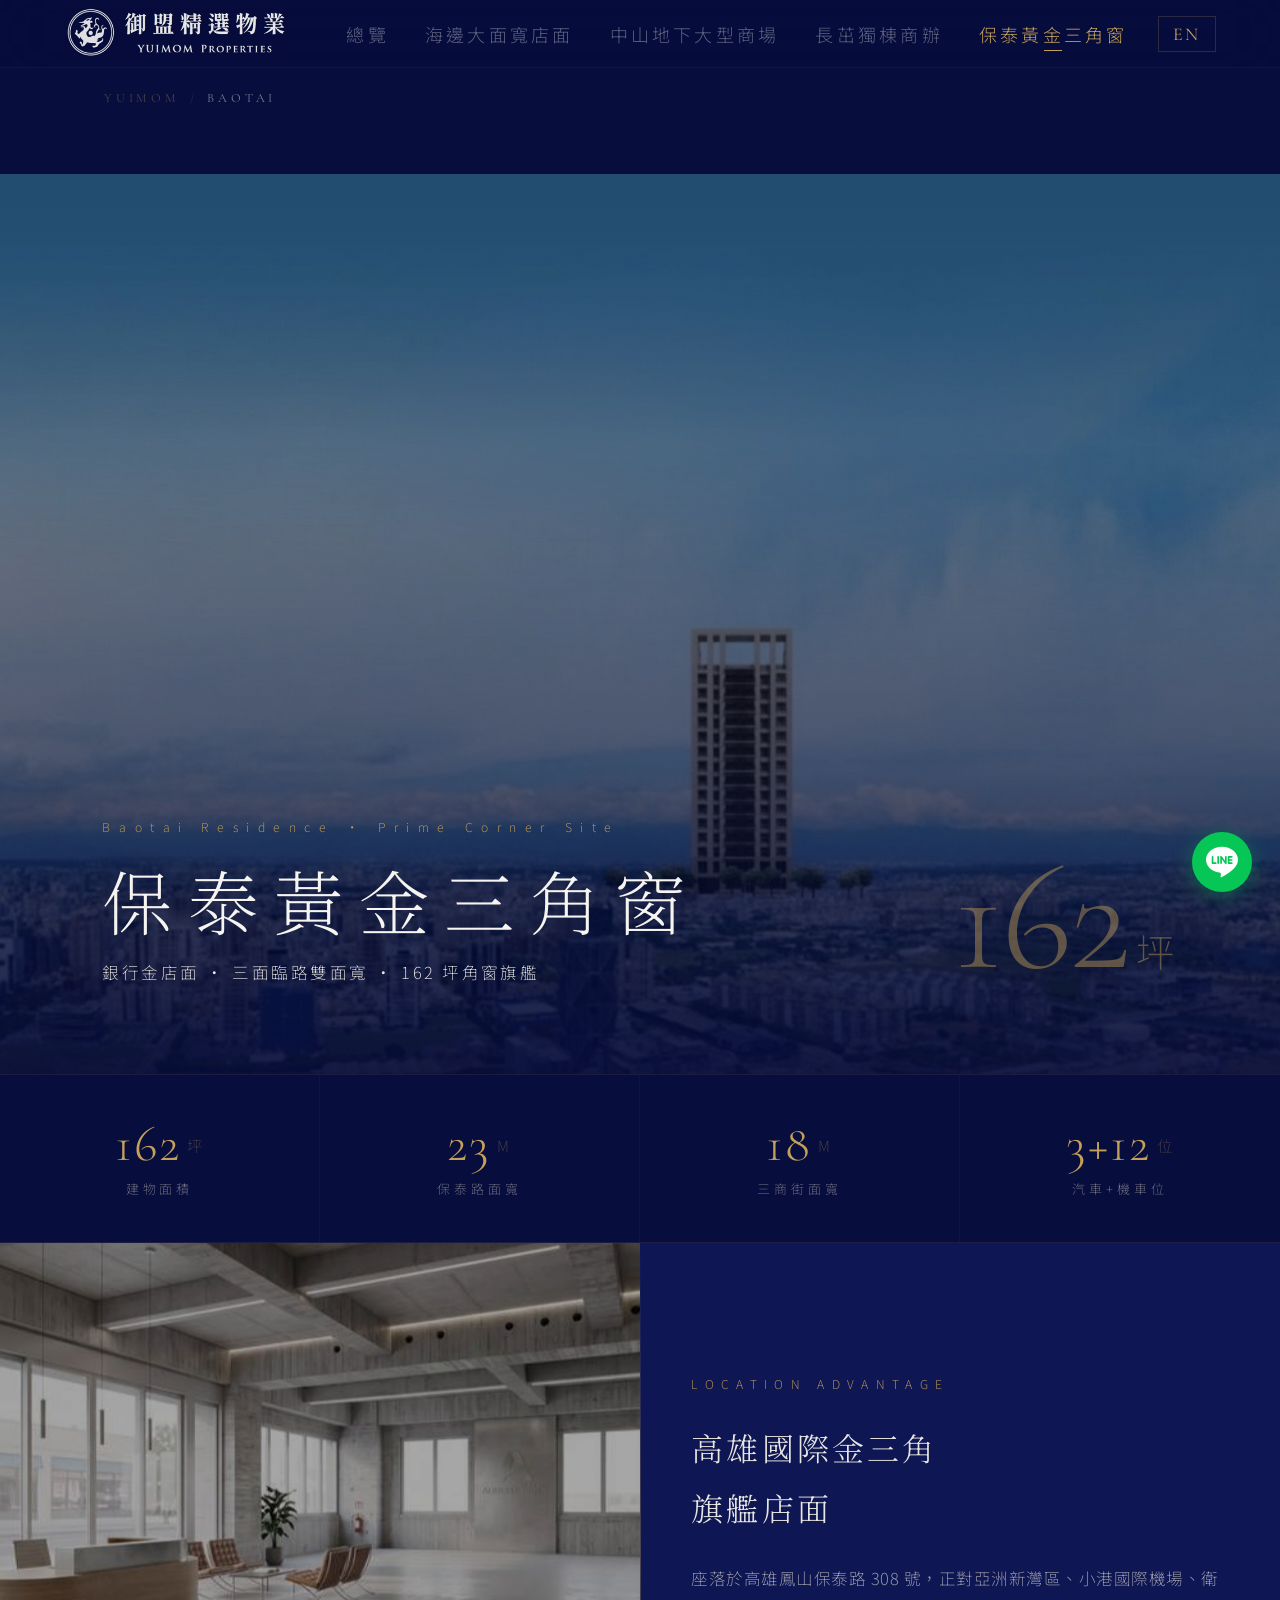
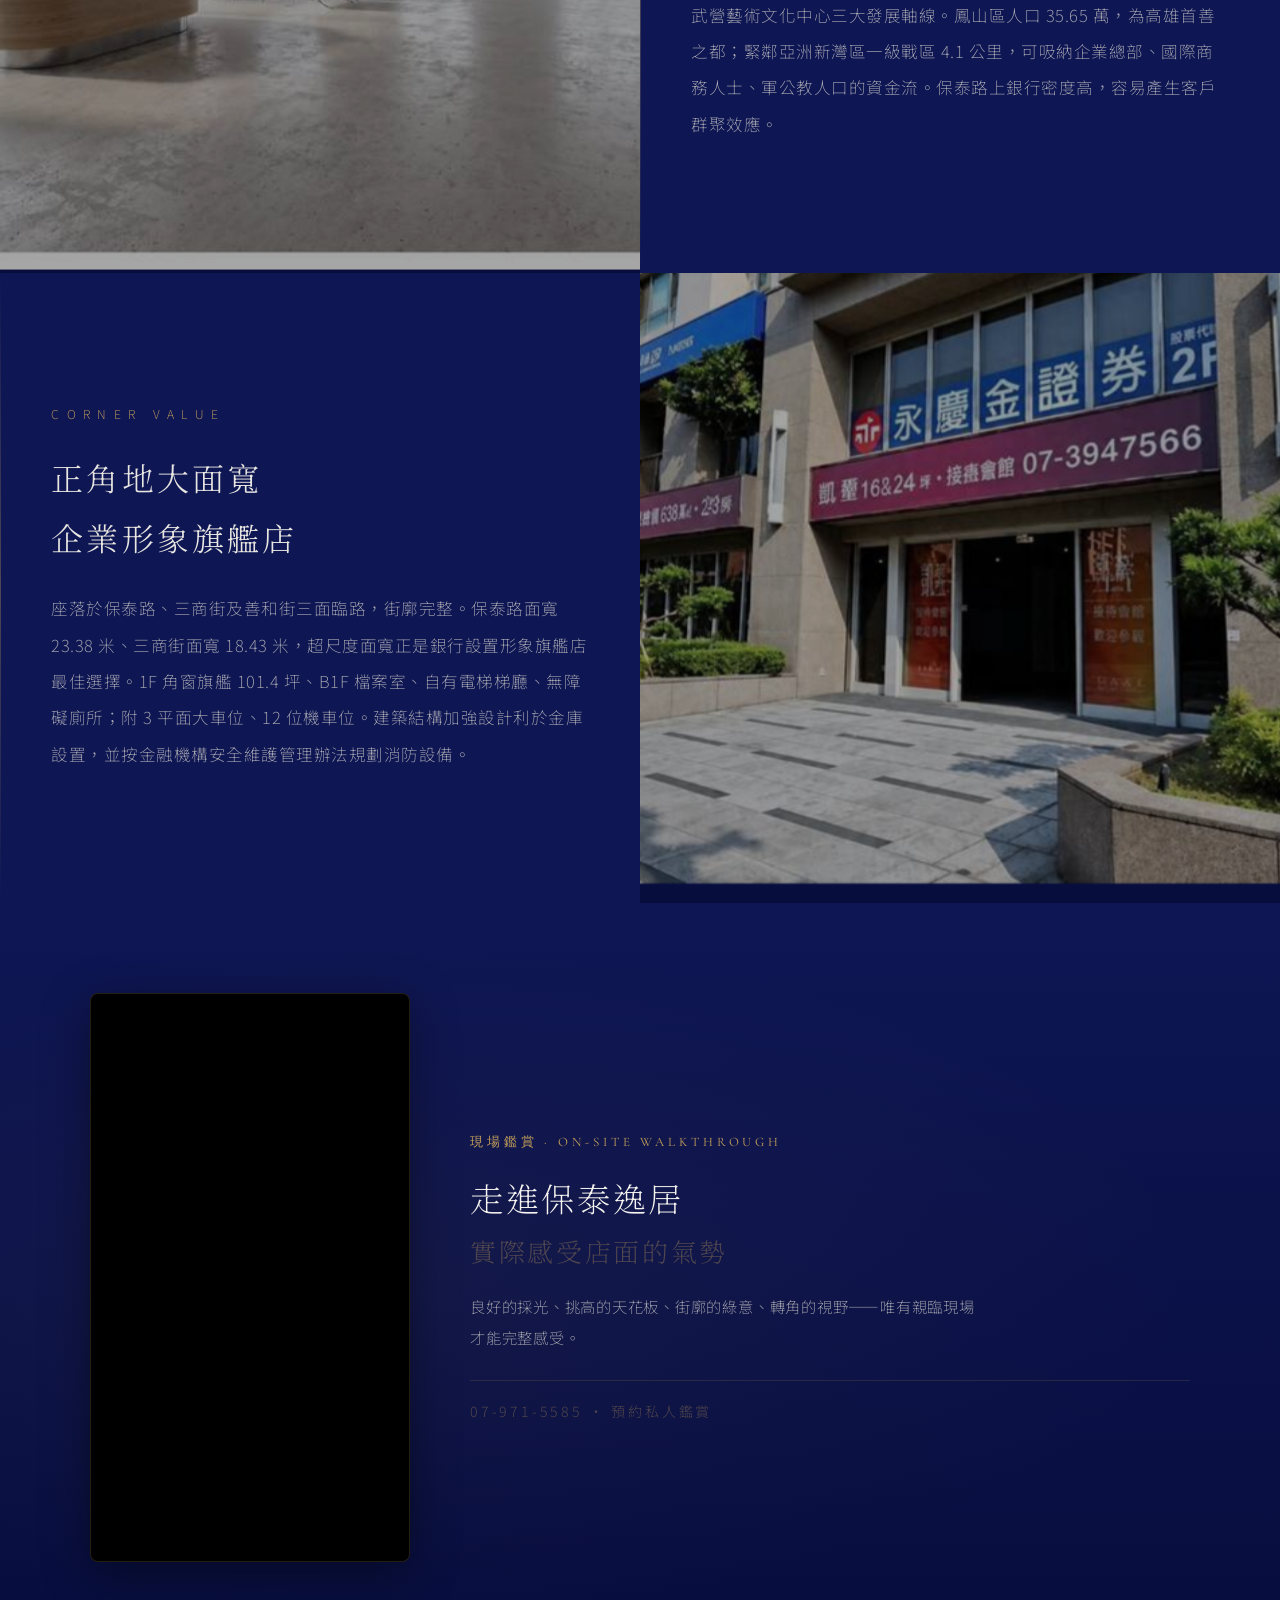
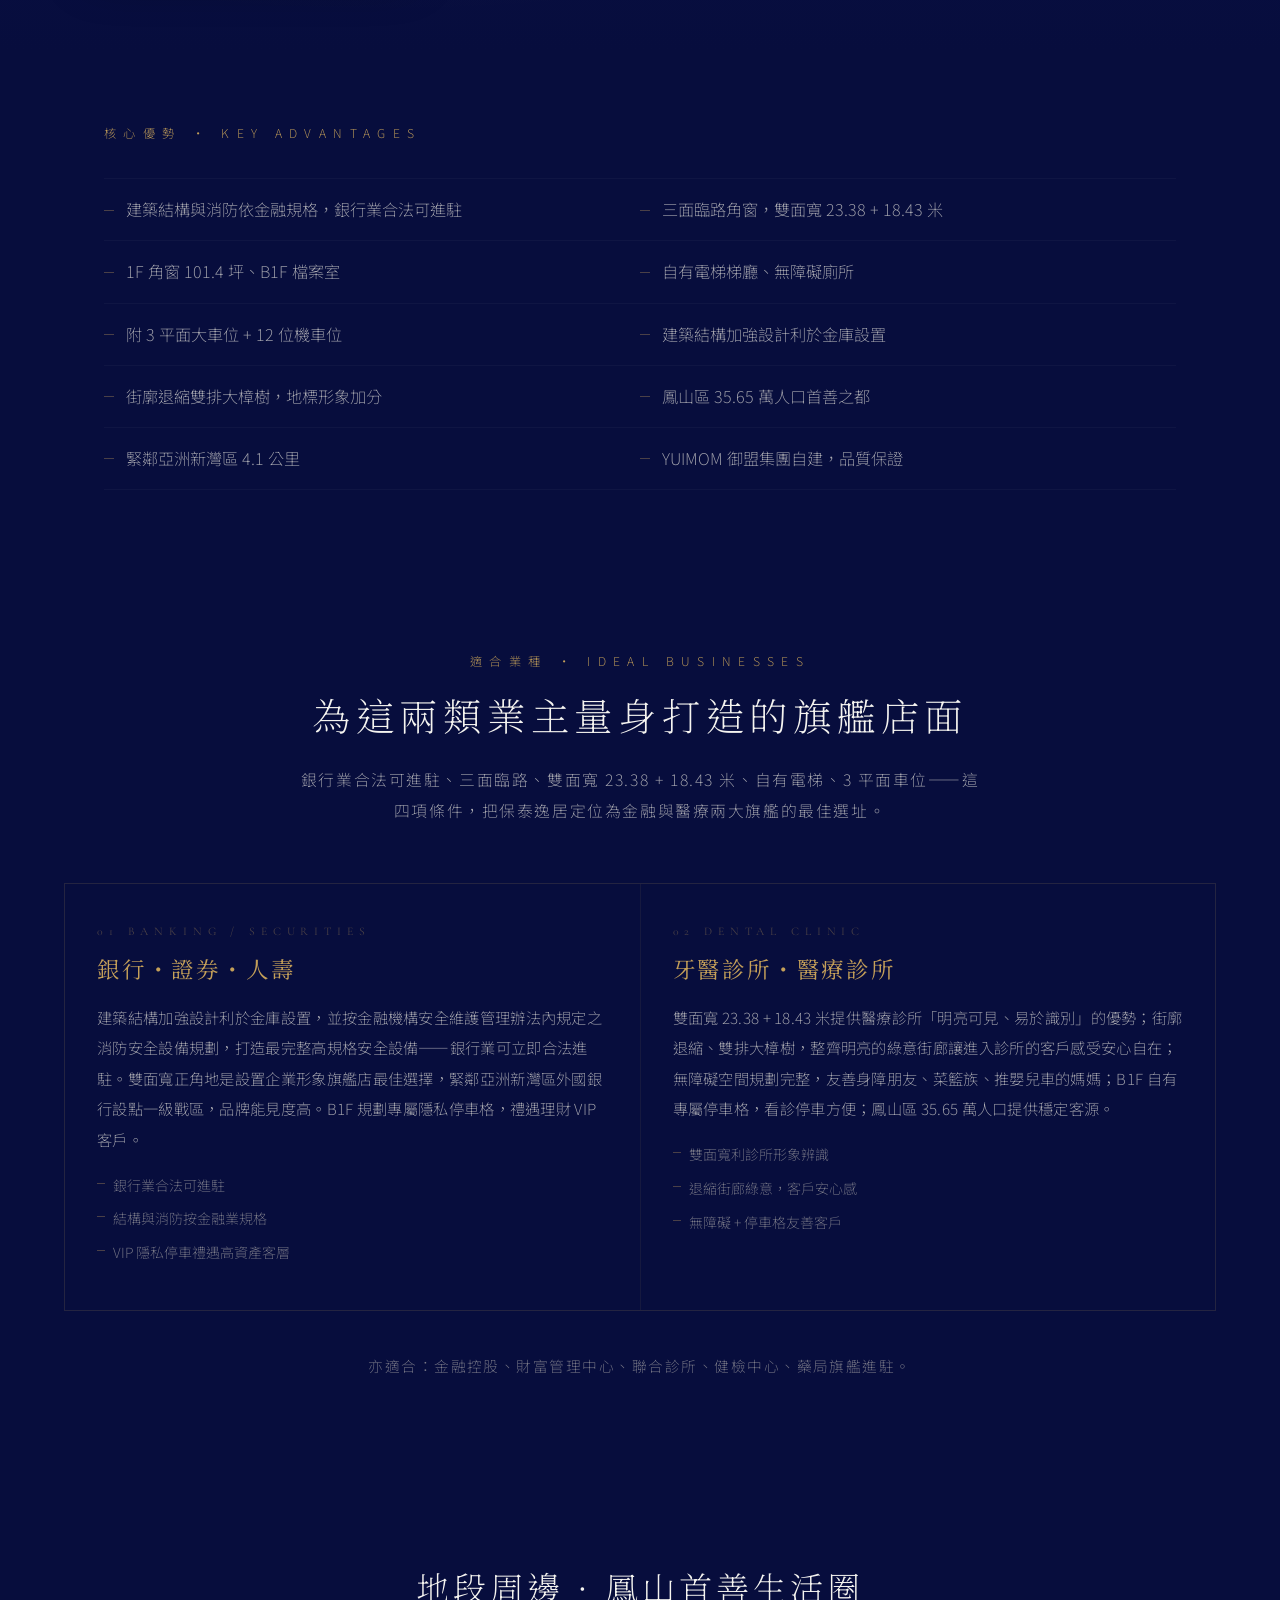
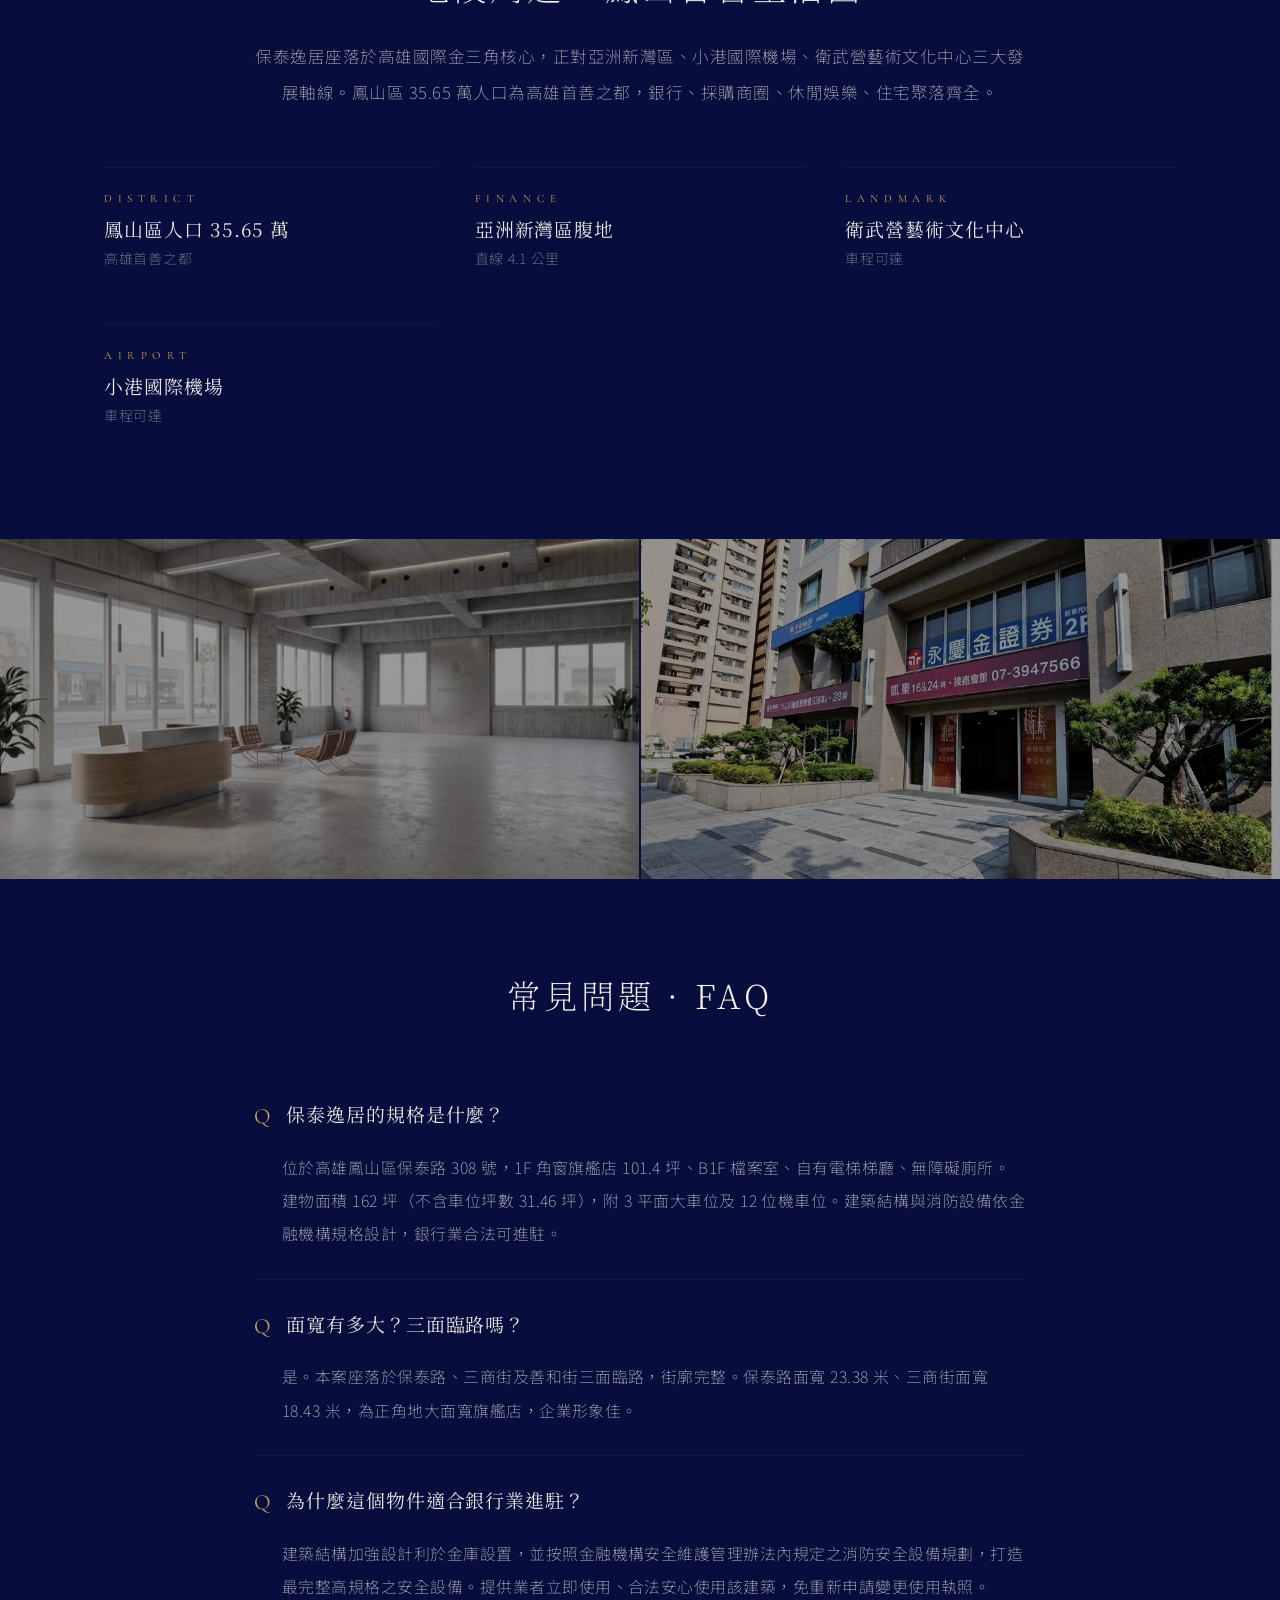
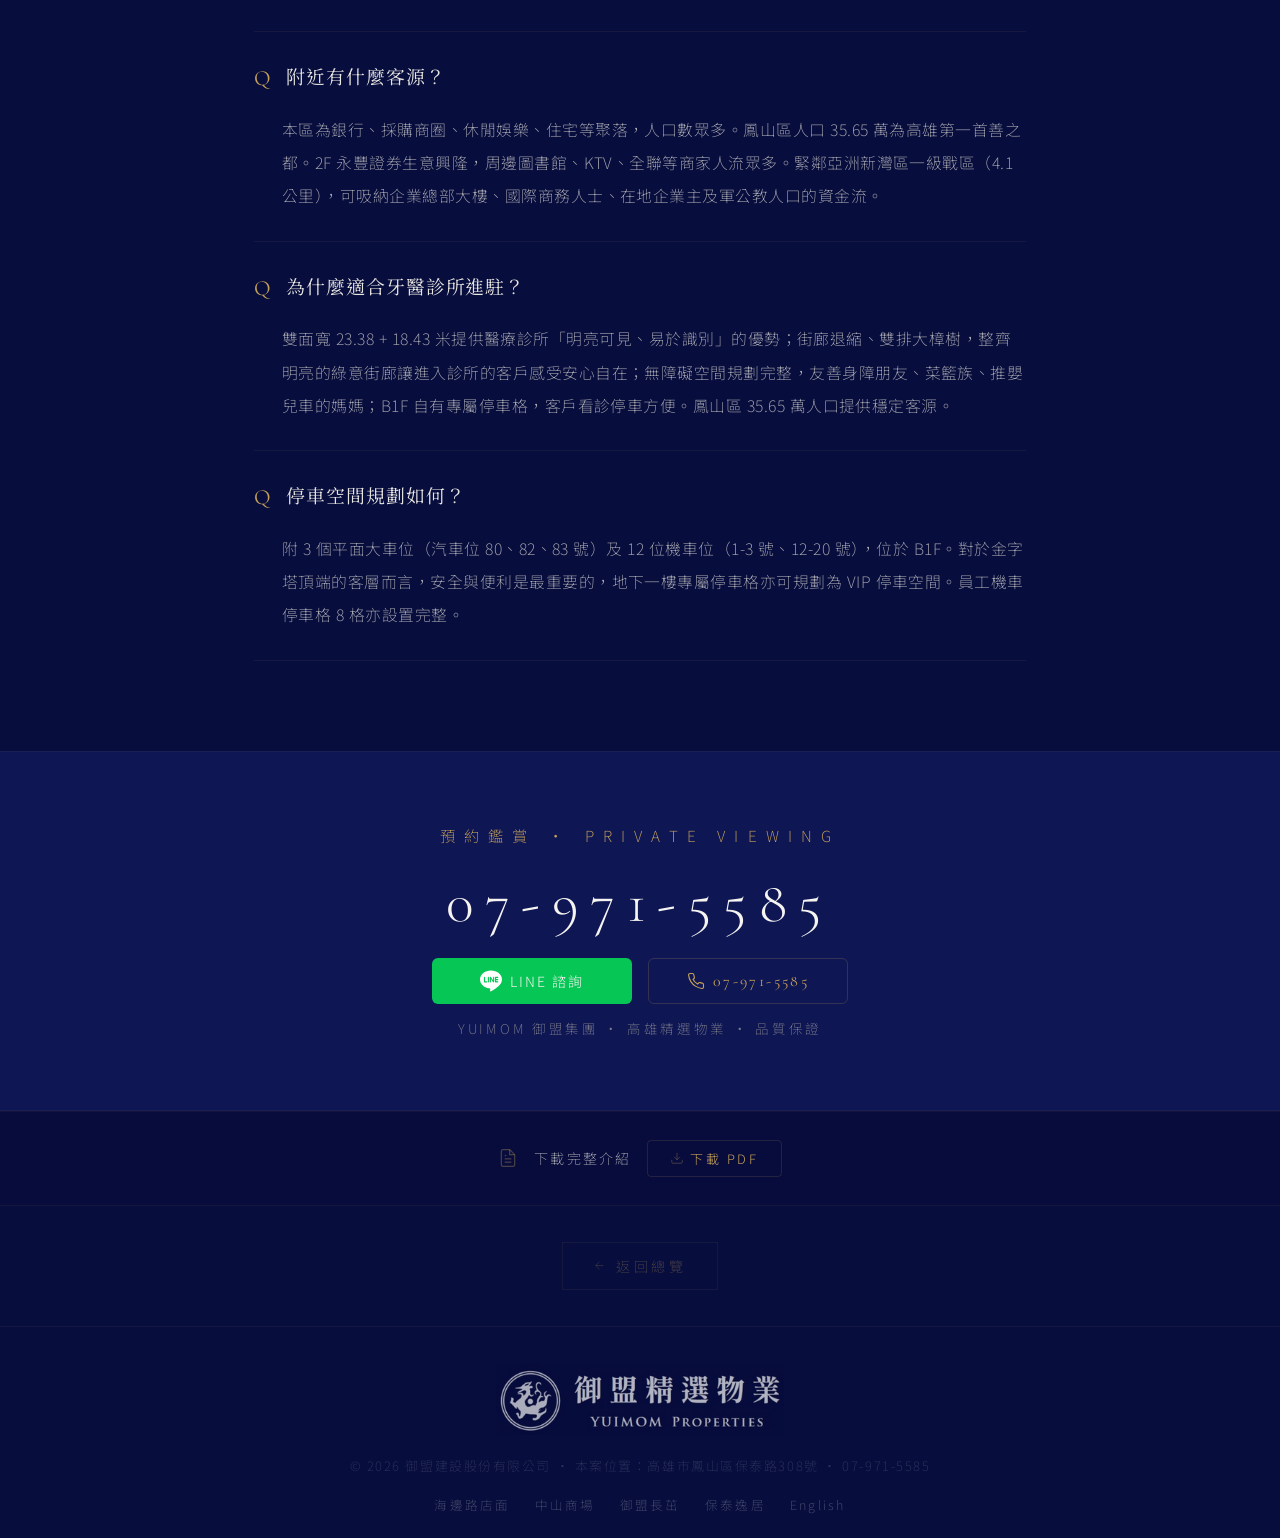
==== commit f7f6da85: "Add files via upload" ====
--- a/baotai/index.html
+++ b/baotai/index.html
@@ -155,7 +155,7 @@
       <a class="nav-link" href="/">總覽</a>
       <a class="nav-link" href="/haiban/">海邊大面寬店面</a>
       <a class="nav-link" href="/zhongshan/">中山地下大型商場</a>
-      <a class="nav-link" href="/changzhuo/">長茁獨棟商辦（已售出）</a>
+      <a class="nav-link" href="/changzhuo/">長茁獨棟商辦</a>
       <a class="nav-link active" href="/baotai/">保泰黃金三角窗</a>
     </div>
     <a class="lang-btn" href="/en/baotai/" aria-label="Switch to English">EN</a>
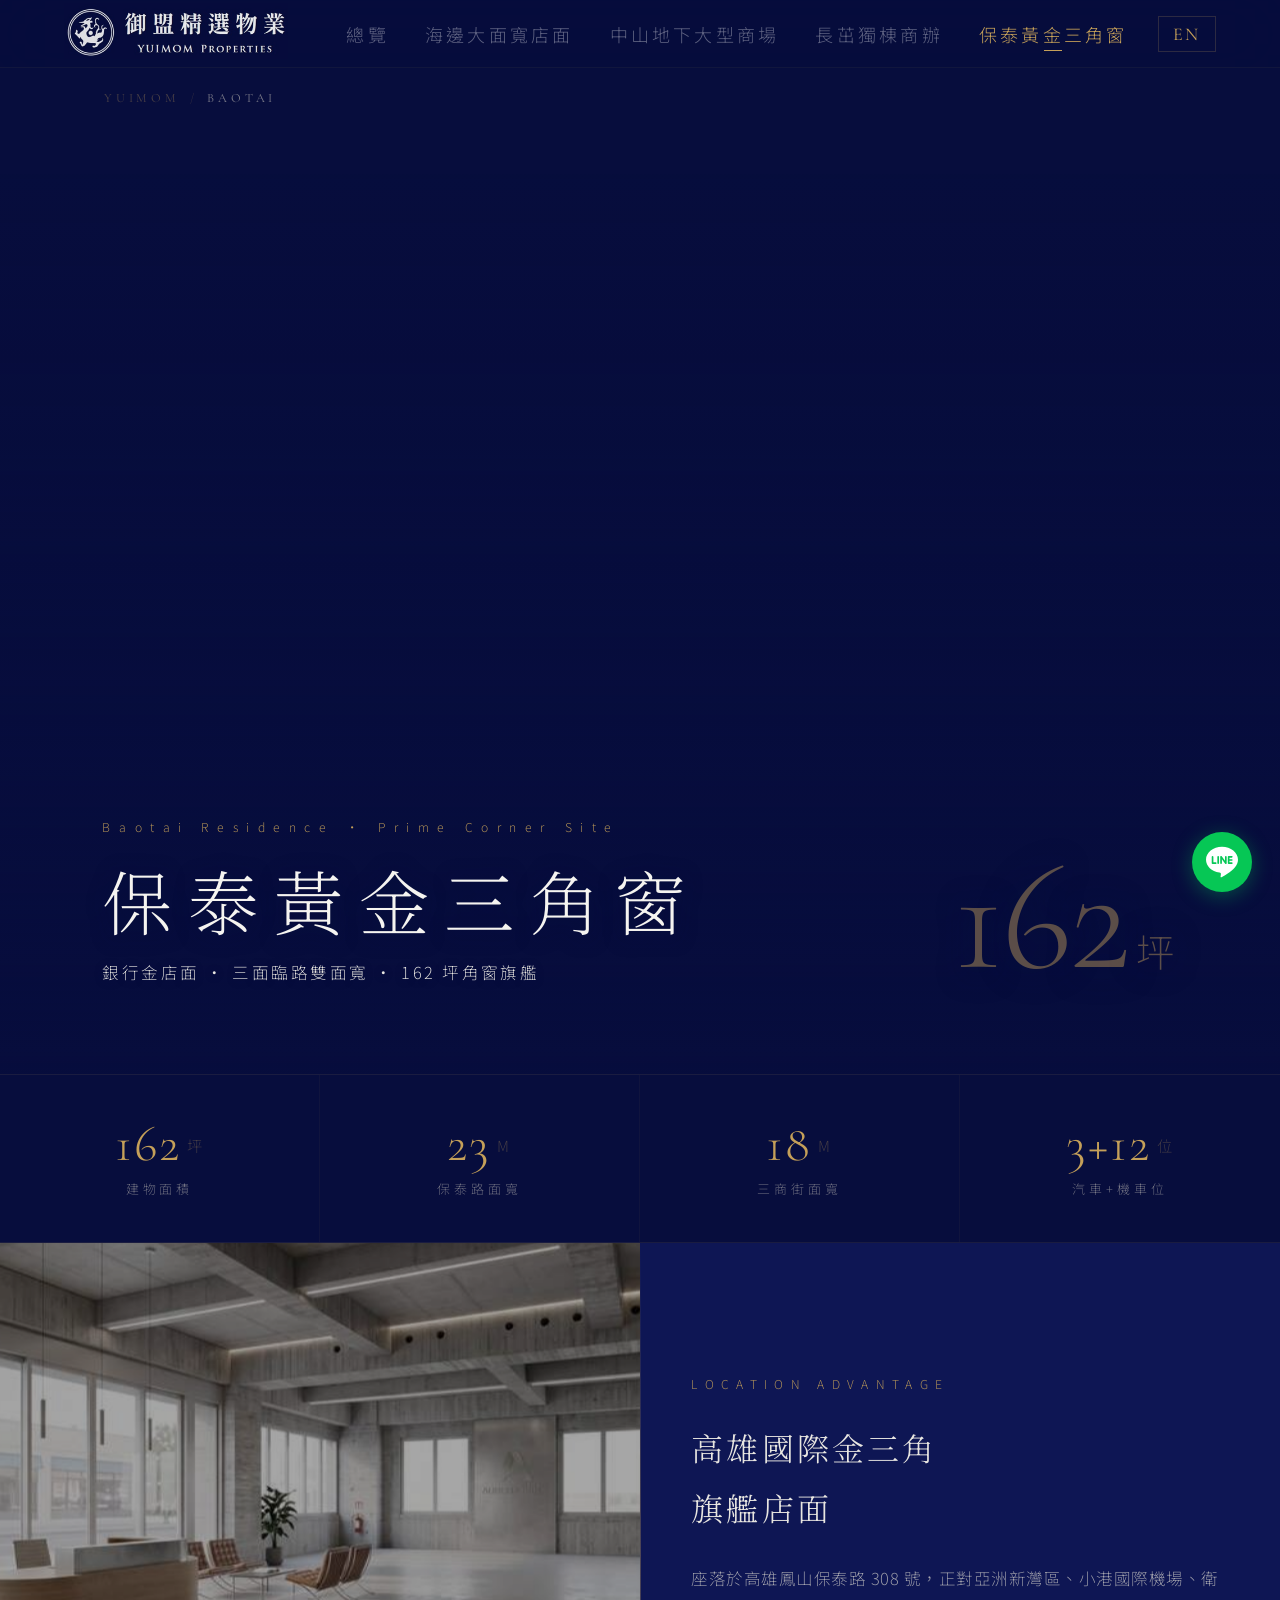
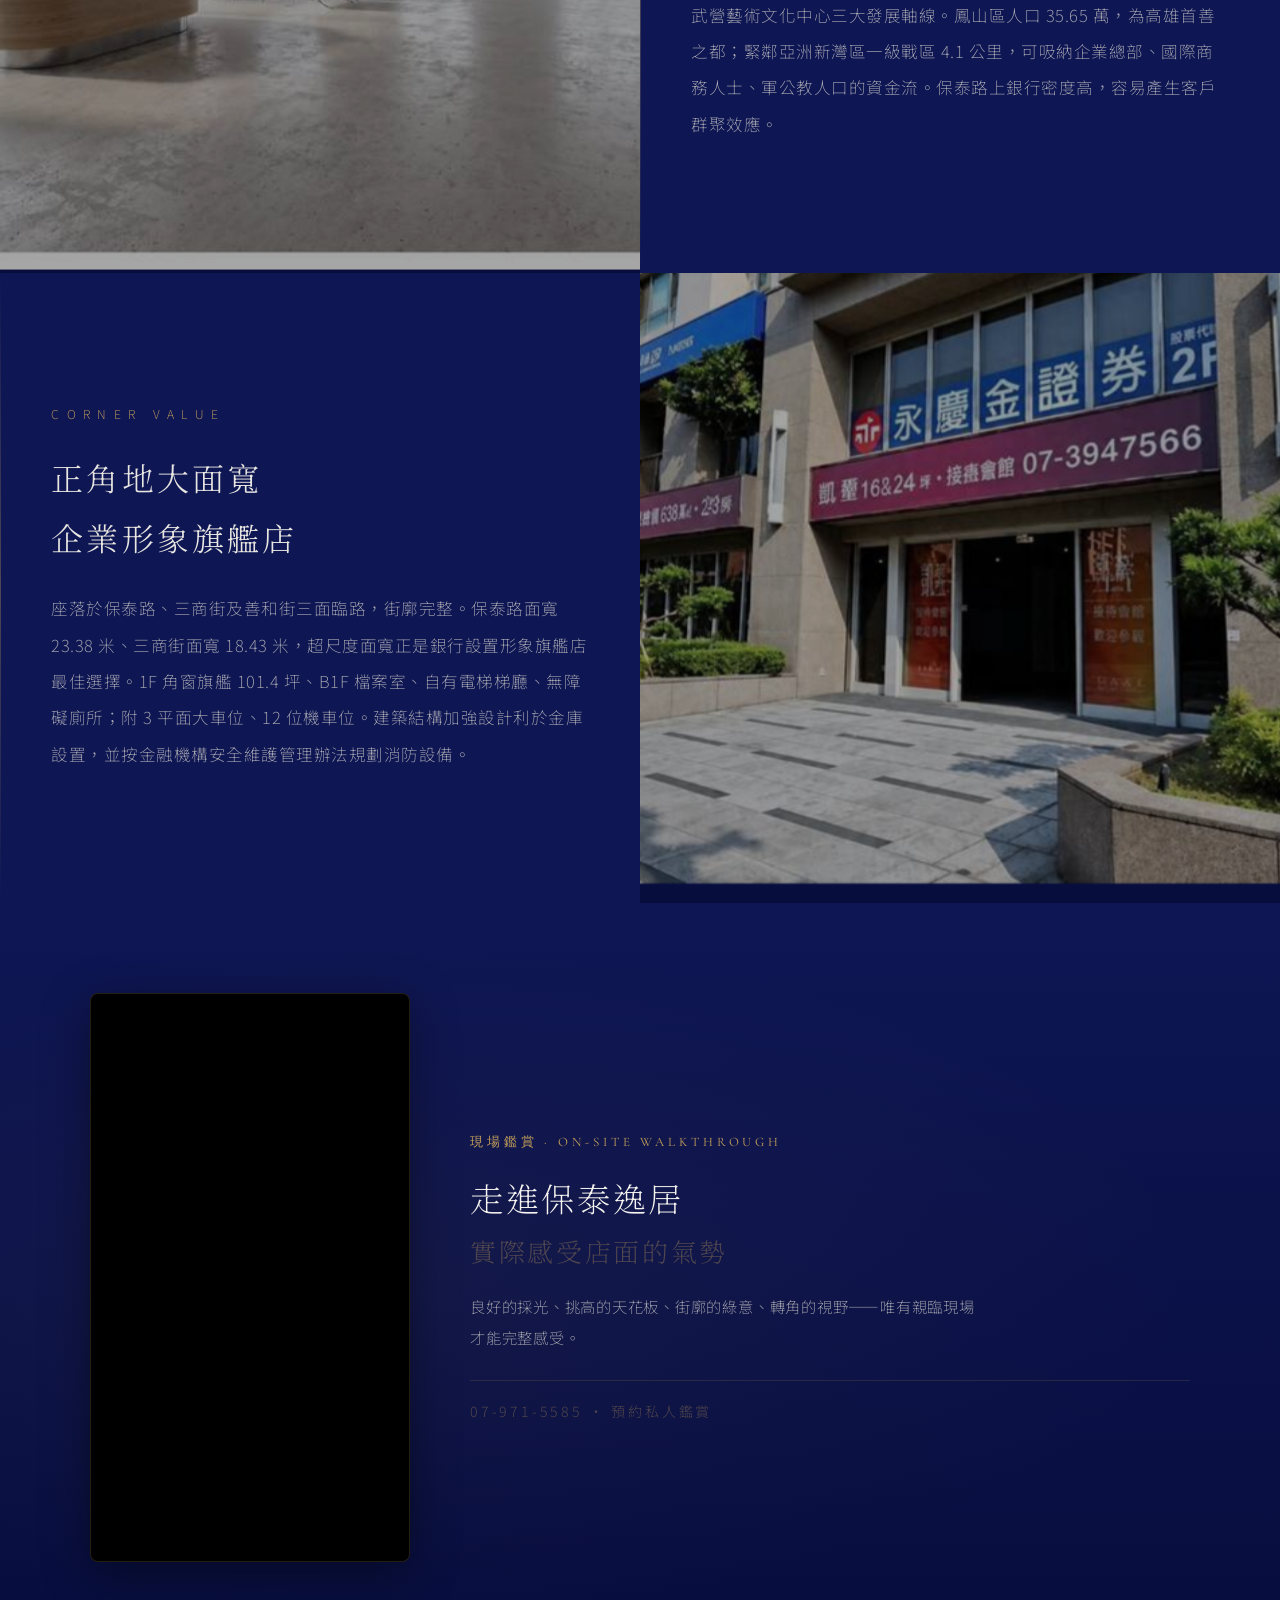
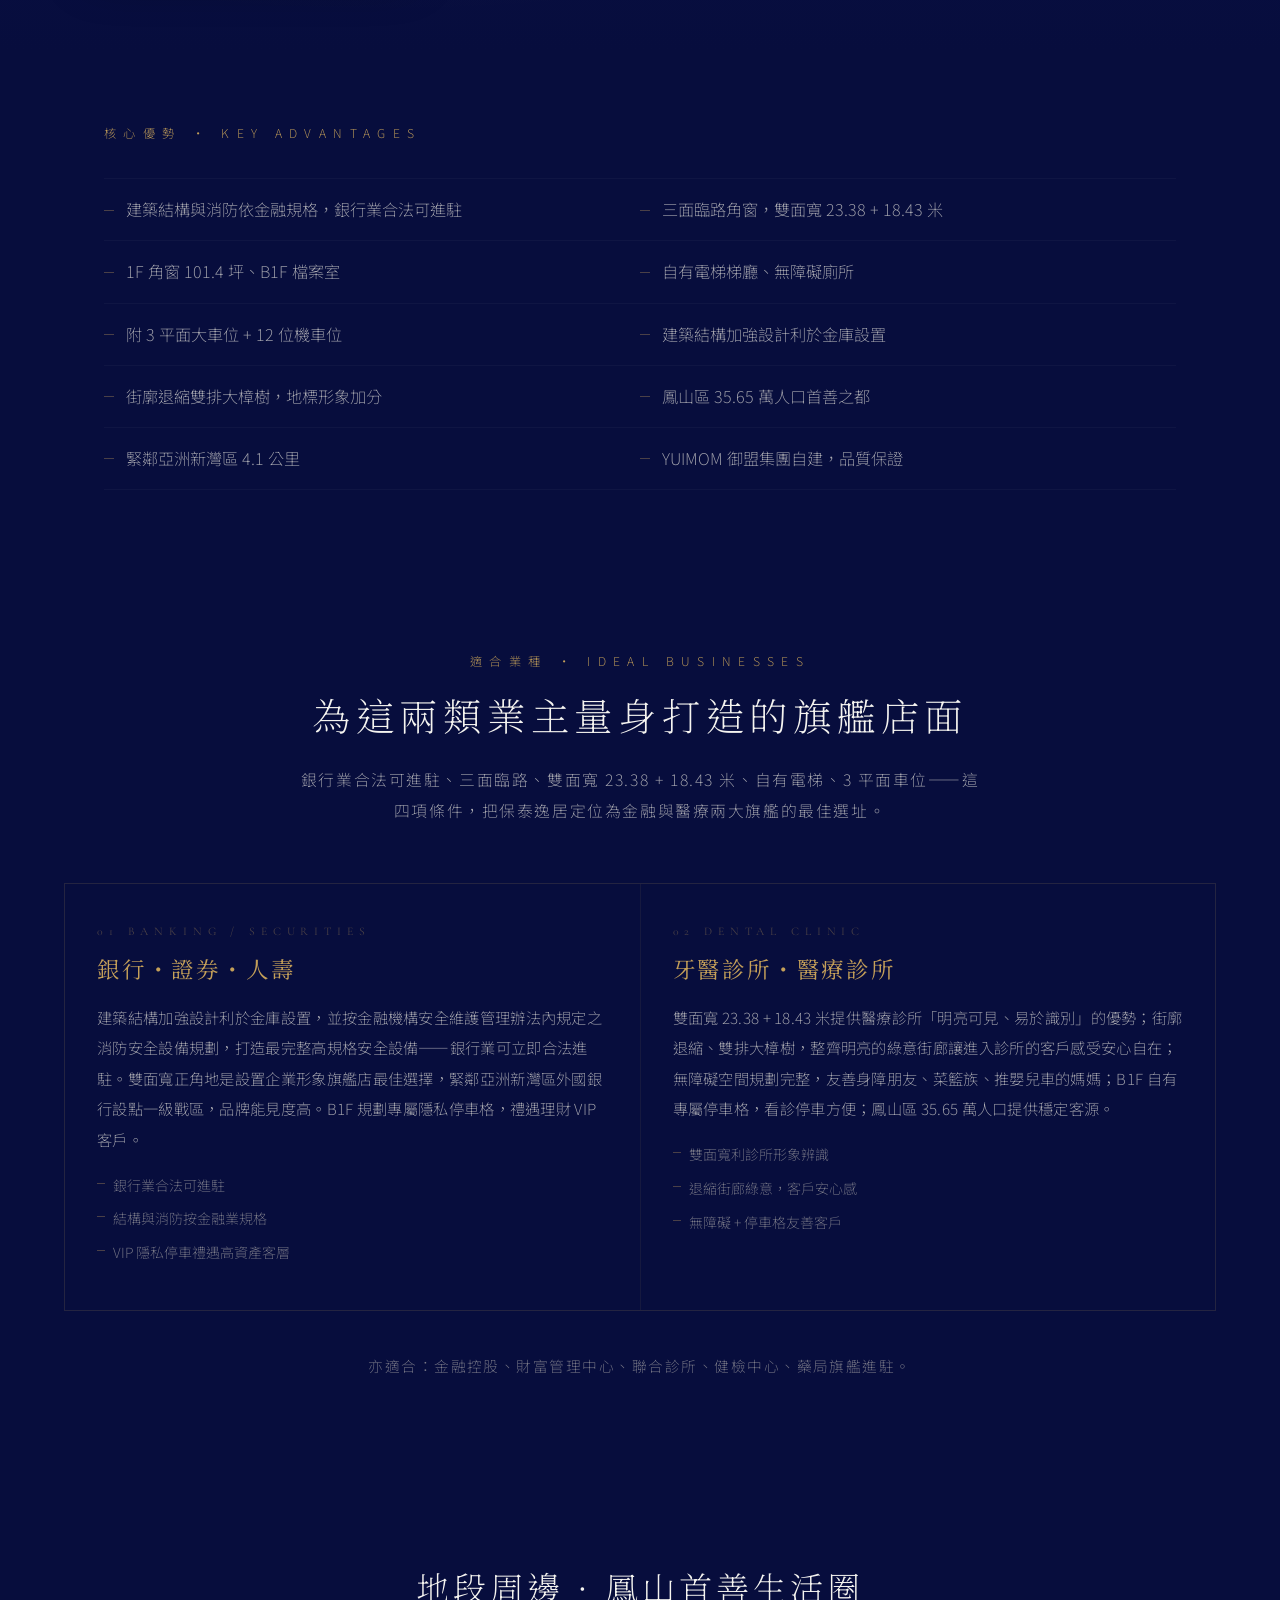
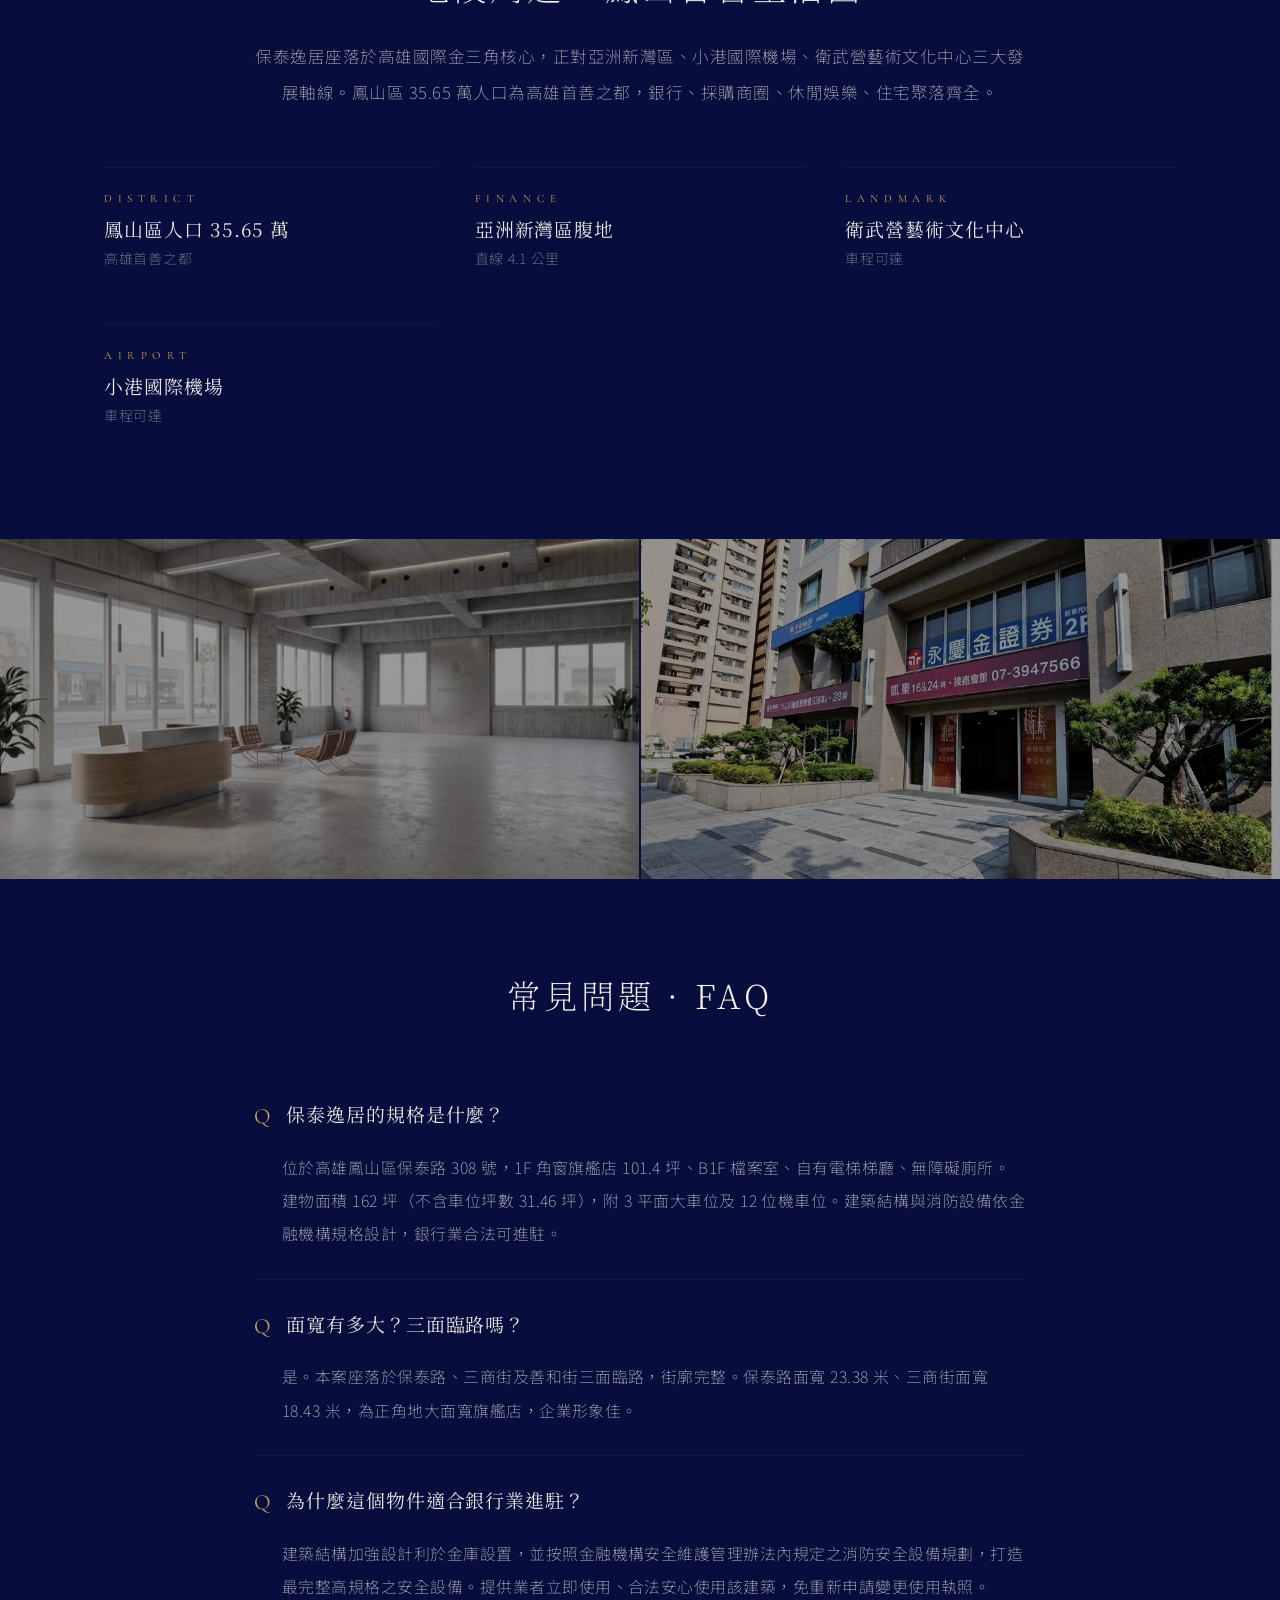
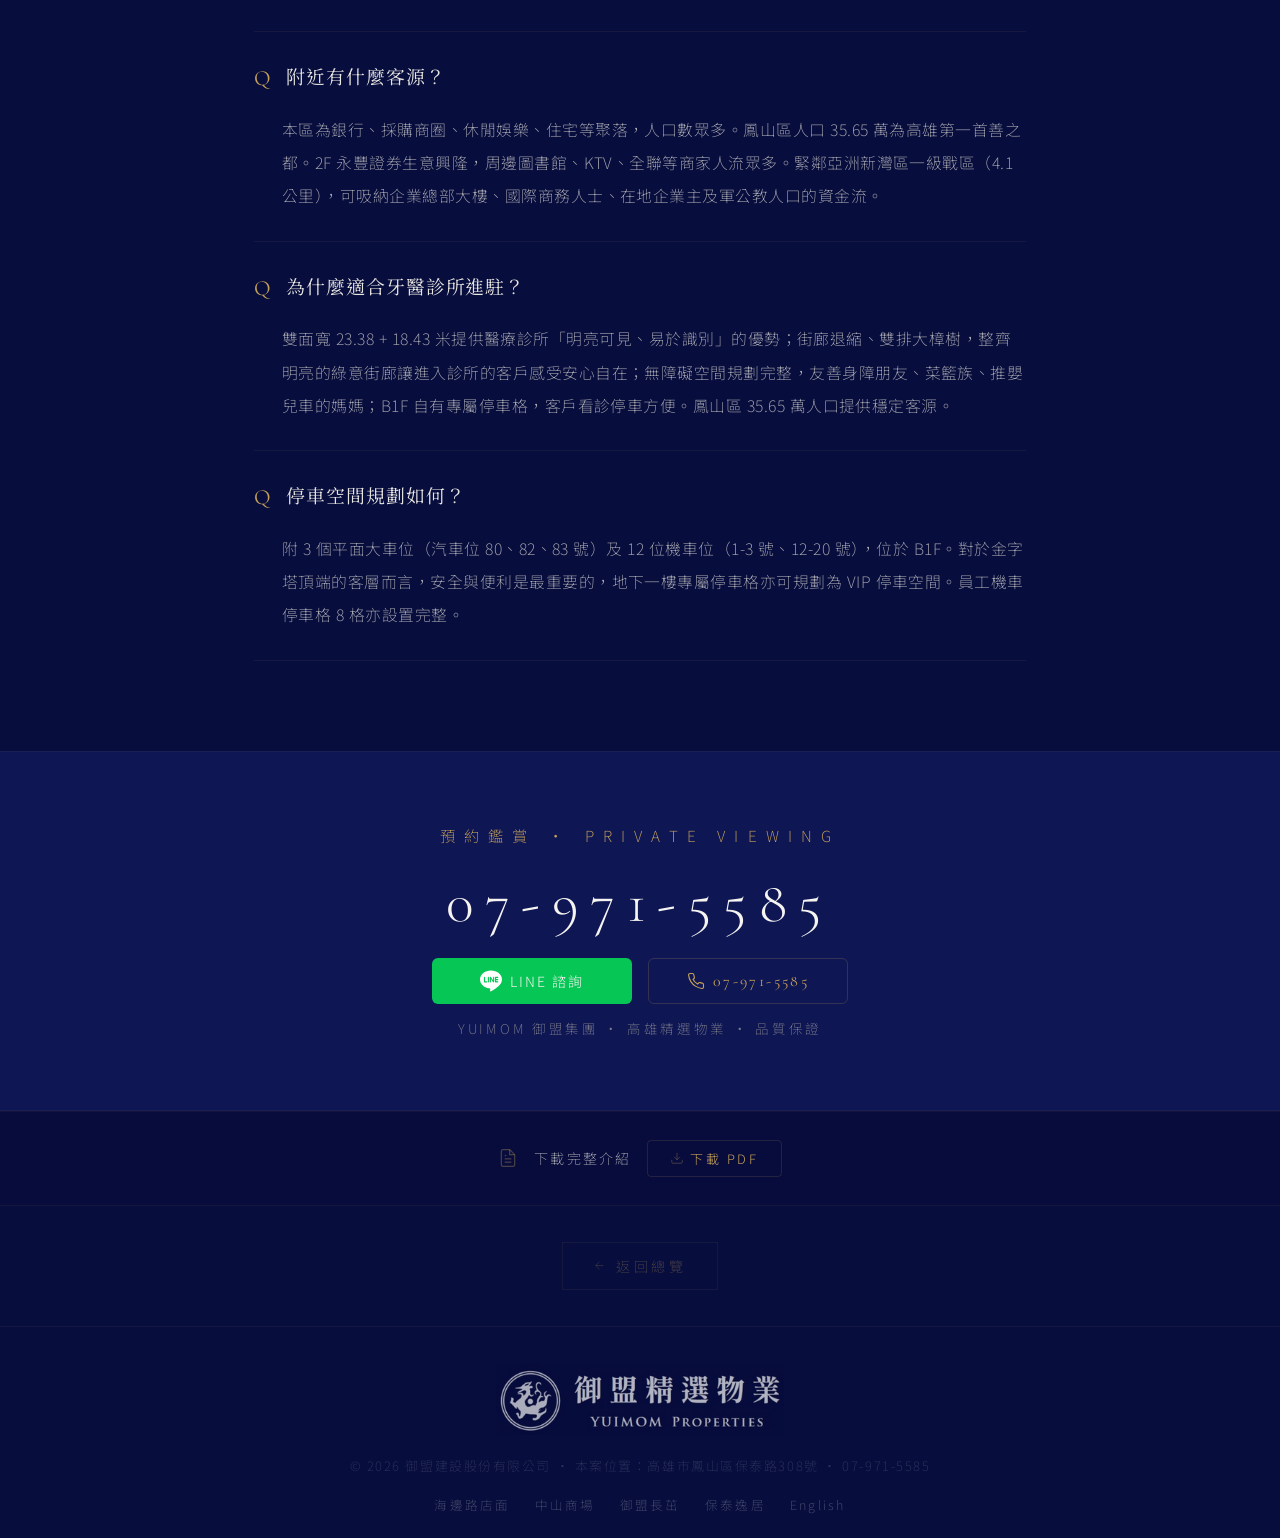
==== commit 6c7cf774: "Add files via upload" ====
--- a/baotai/index.html
+++ b/baotai/index.html
@@ -169,7 +169,7 @@
 </nav>
 
 <section class="prop-hero">
-  <img class="prop-hero-img parallax-bg" src="/images/baotai.jpg" alt="保泰逸居 — 高雄鳳山保泰路308號 銀行金店面 角窗旗艦">
+  <img class="prop-hero-img parallax-bg" src="/images/baotai_banner.jpg" alt="保泰逸居 — 高雄鳳山保泰路308號 銀行金店面 角窗旗艦">
   <div class="prop-hero-overlay">
     <div class="prop-overline">Baotai Residence  ·  Prime Corner Site</div>
     <h1 class="prop-title">保泰黃金三角窗</h1>
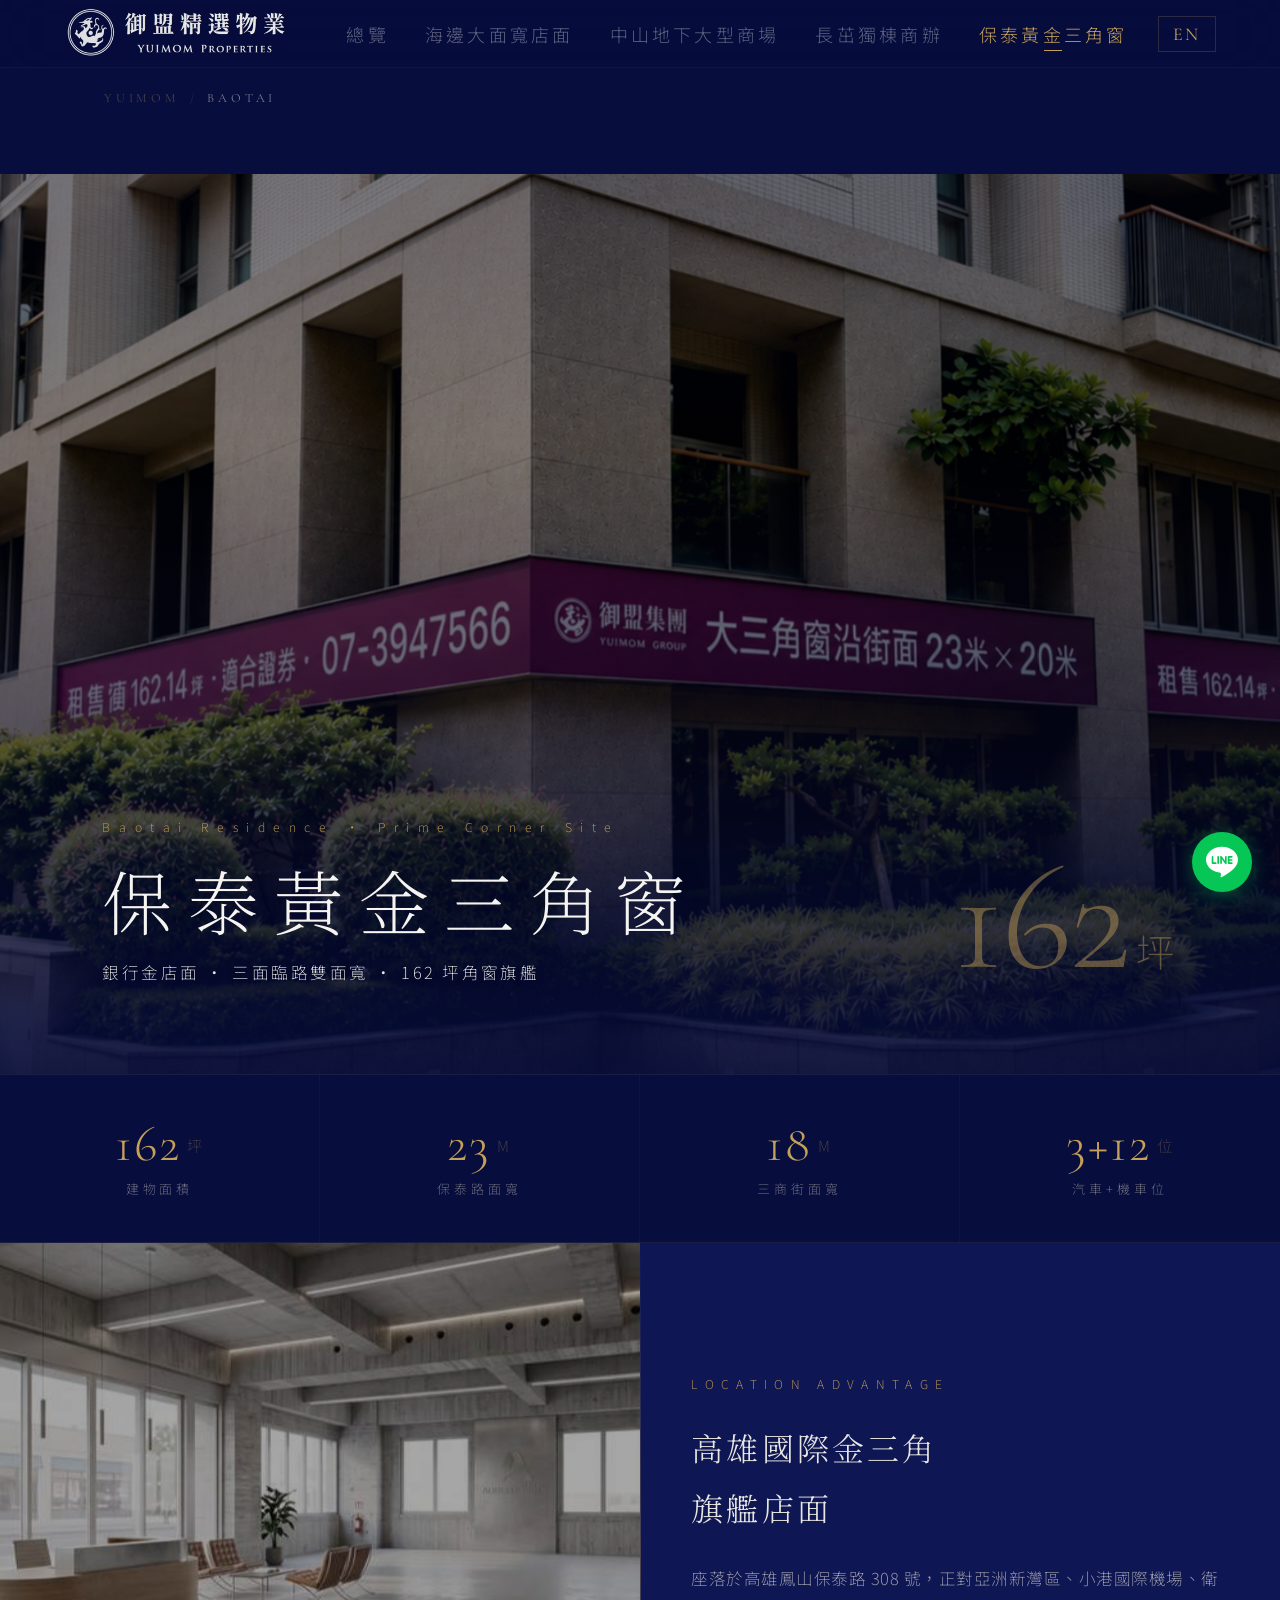
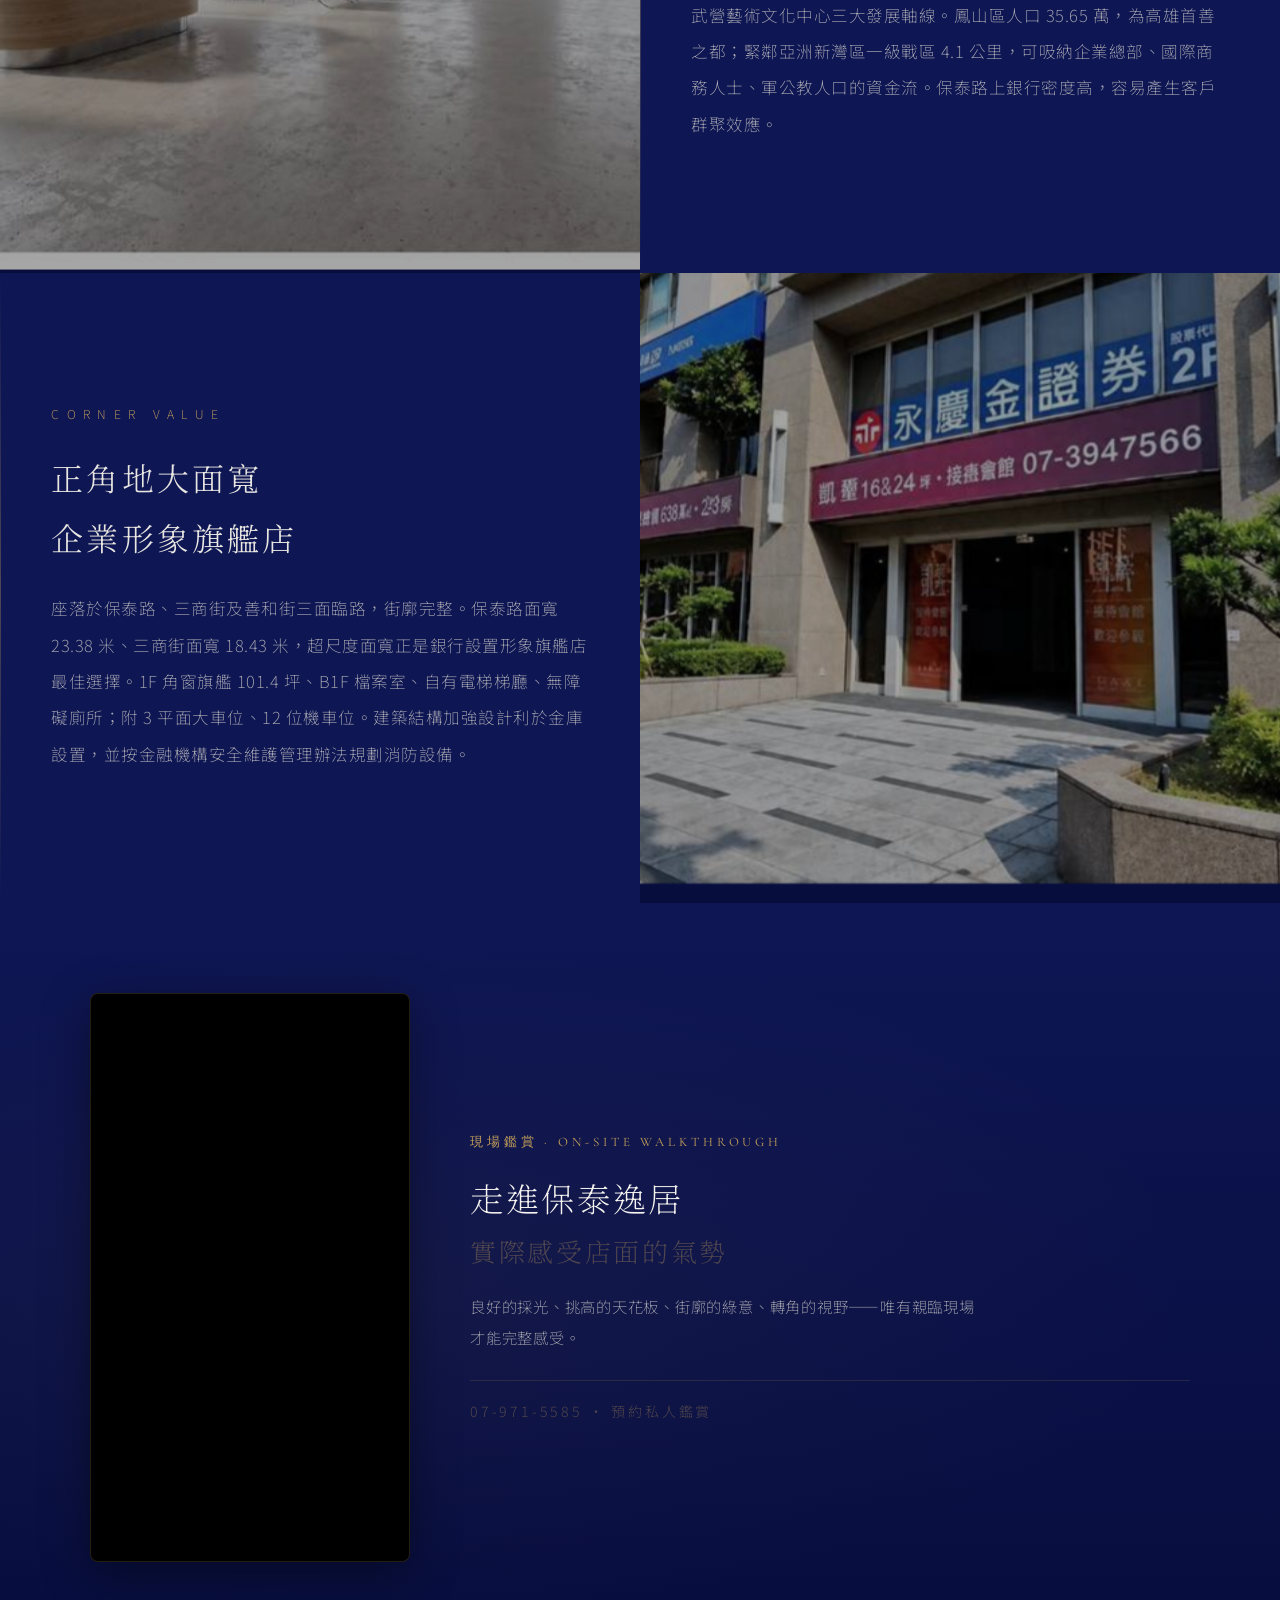
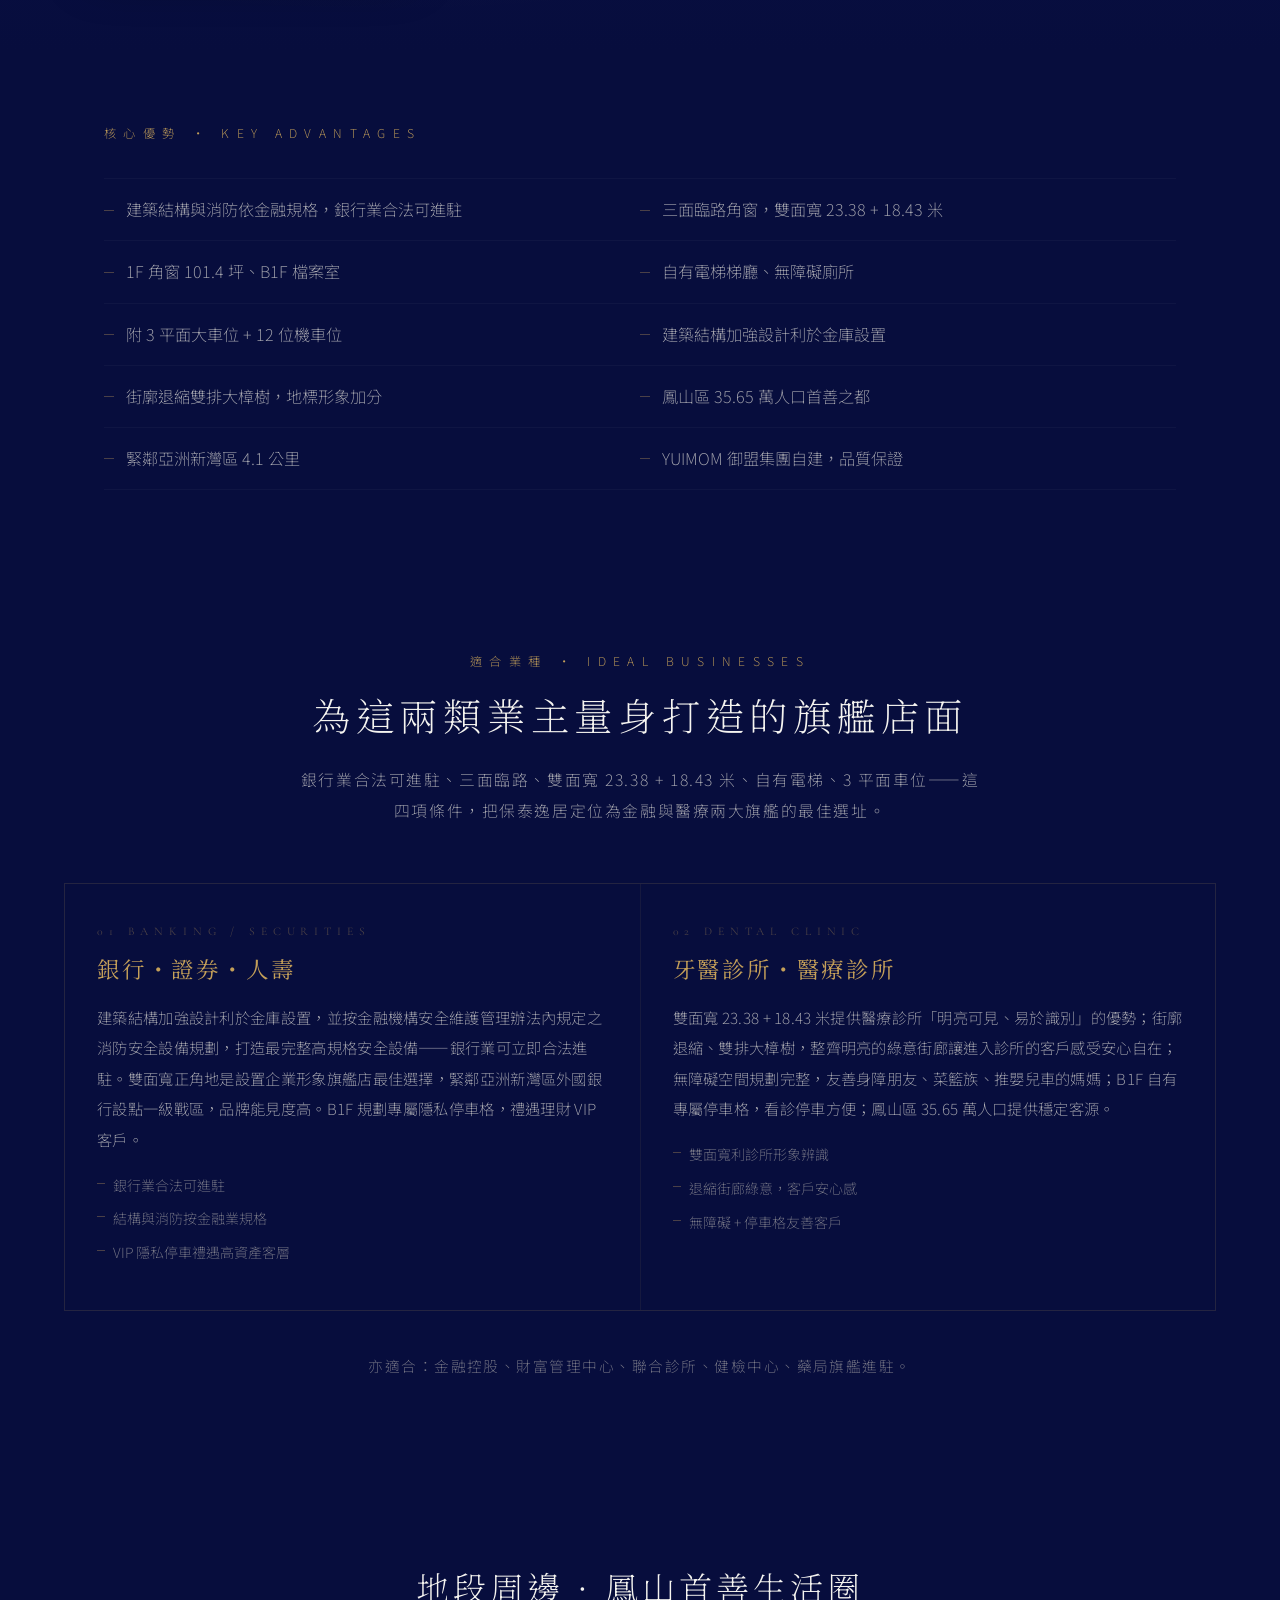
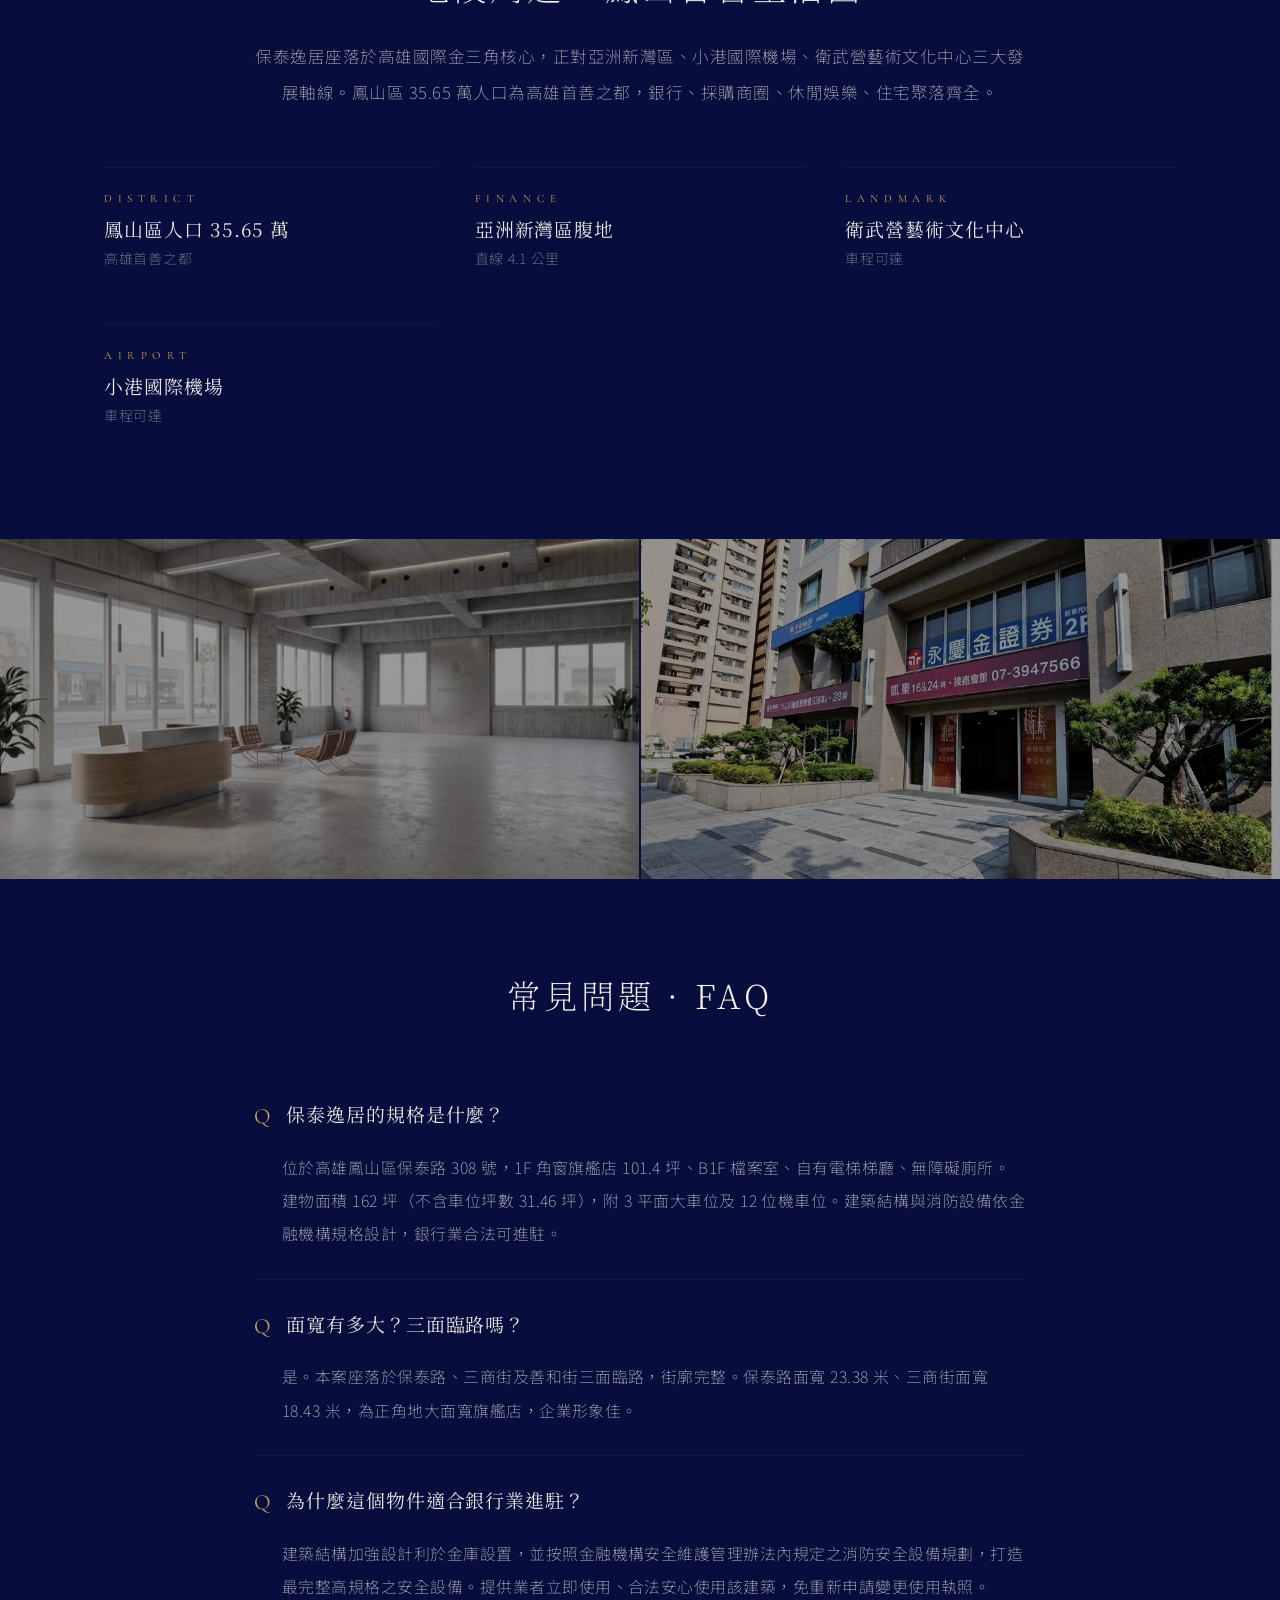
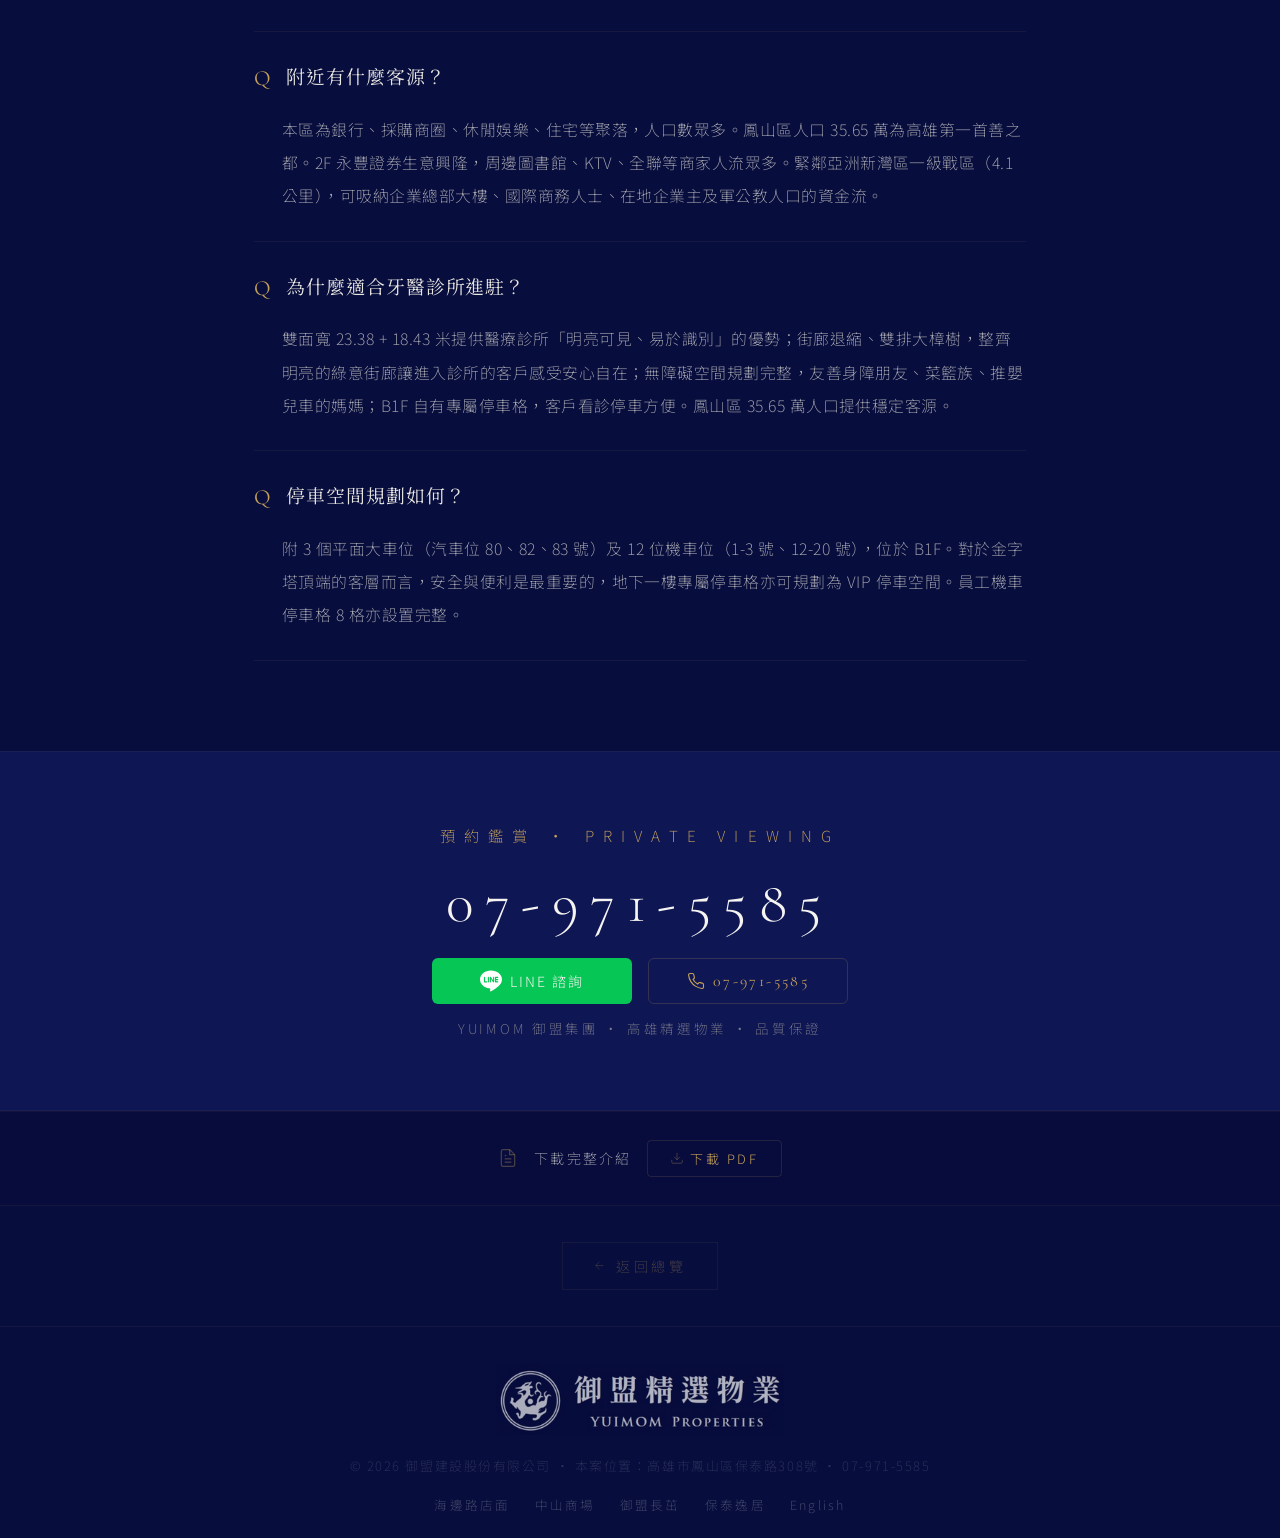
==== commit 5154b0e4: "Add files via upload" ====
--- a/baotai/index.html
+++ b/baotai/index.html
@@ -3,7 +3,7 @@
 <head>
 <meta charset="UTF-8">
 <script async src="https://www.googletagmanager.com/gtag/js?id=G-CNVHKR45CL"></script>
-<script>window.dataLayer=window.dataLayer||[];function gtag(){dataLayer.push(arguments);}gtag('js',new Date());gtag('config','G-CNVHKR45CL');</script>
+<script>window.dataLayer=window.dataLayer||[];function gtag(){dataLayer.push(arguments);}gtag('js',new Date());gtag('config','G-CNVHKR45CL');gtag('config','AW-16712454382');</script>
 <!-- Meta Pixel Code -->
 <script>
 !function(f,b,e,v,n,t,s)
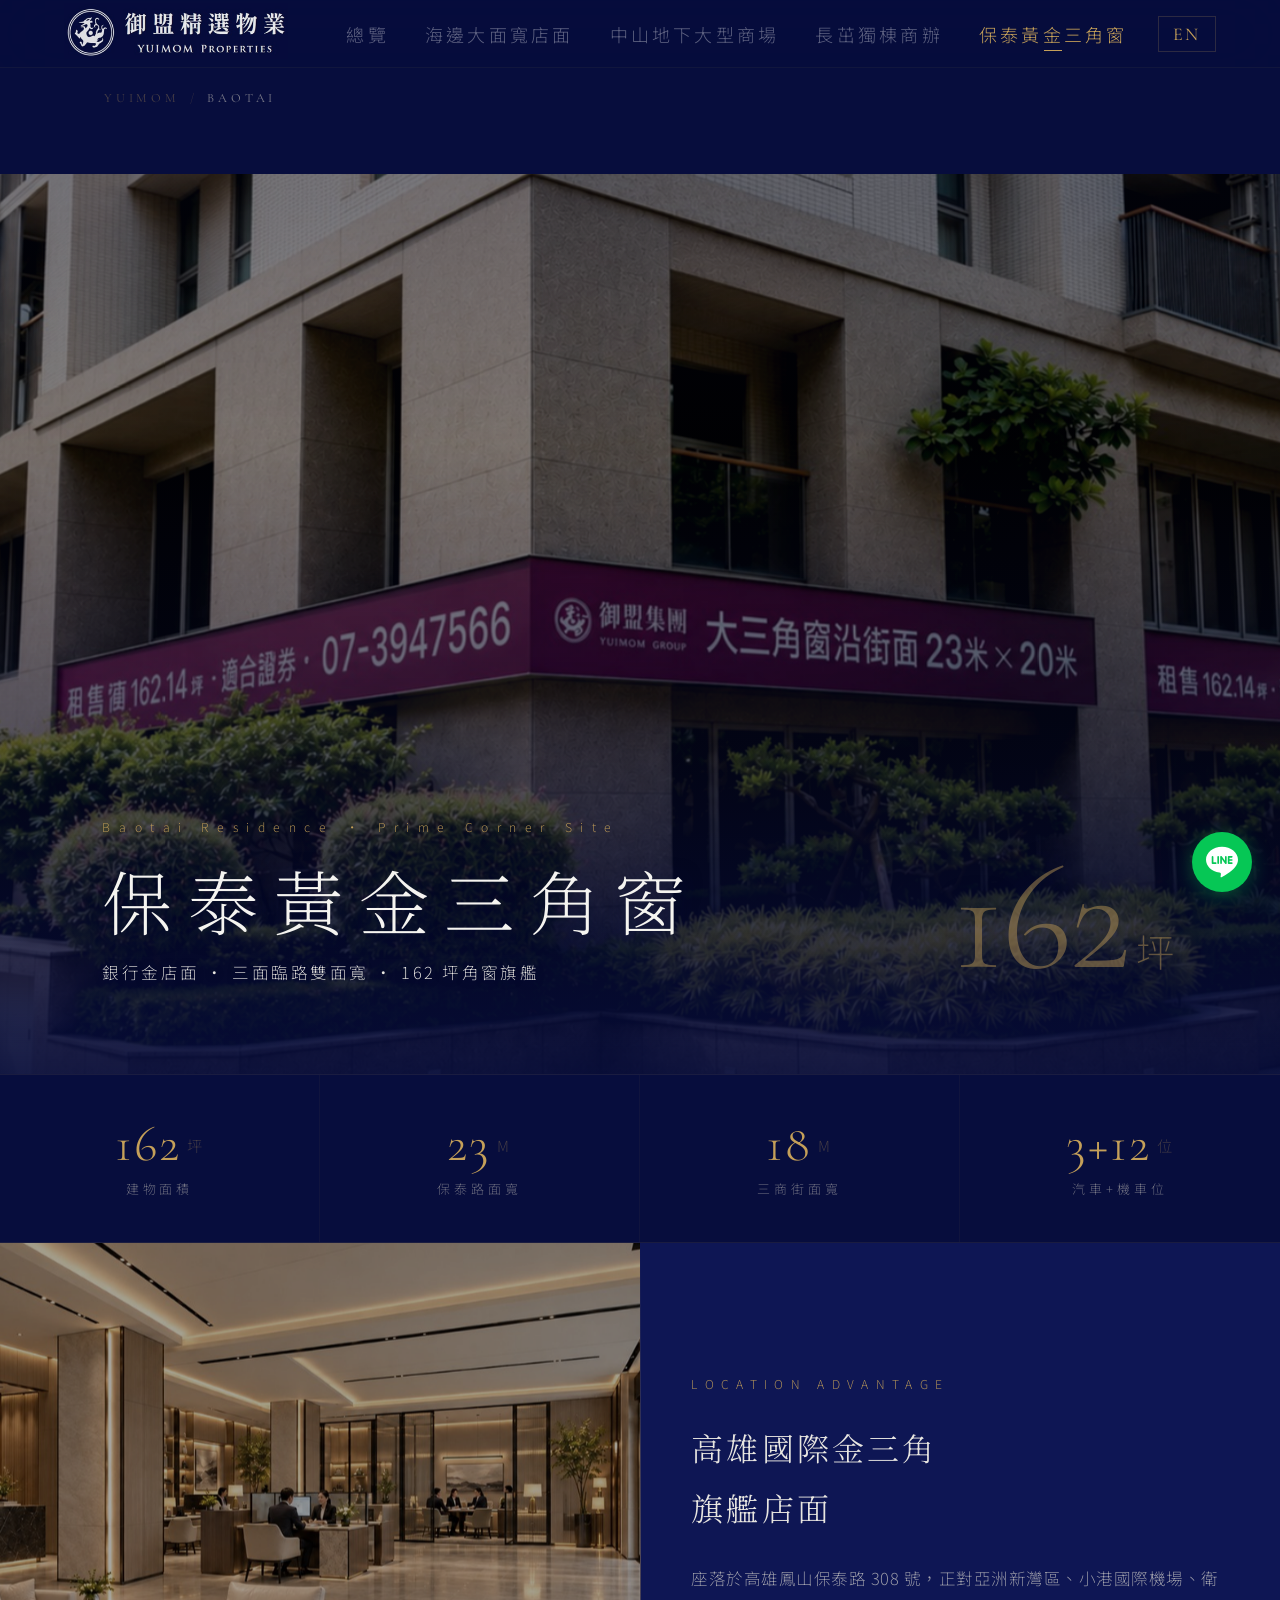
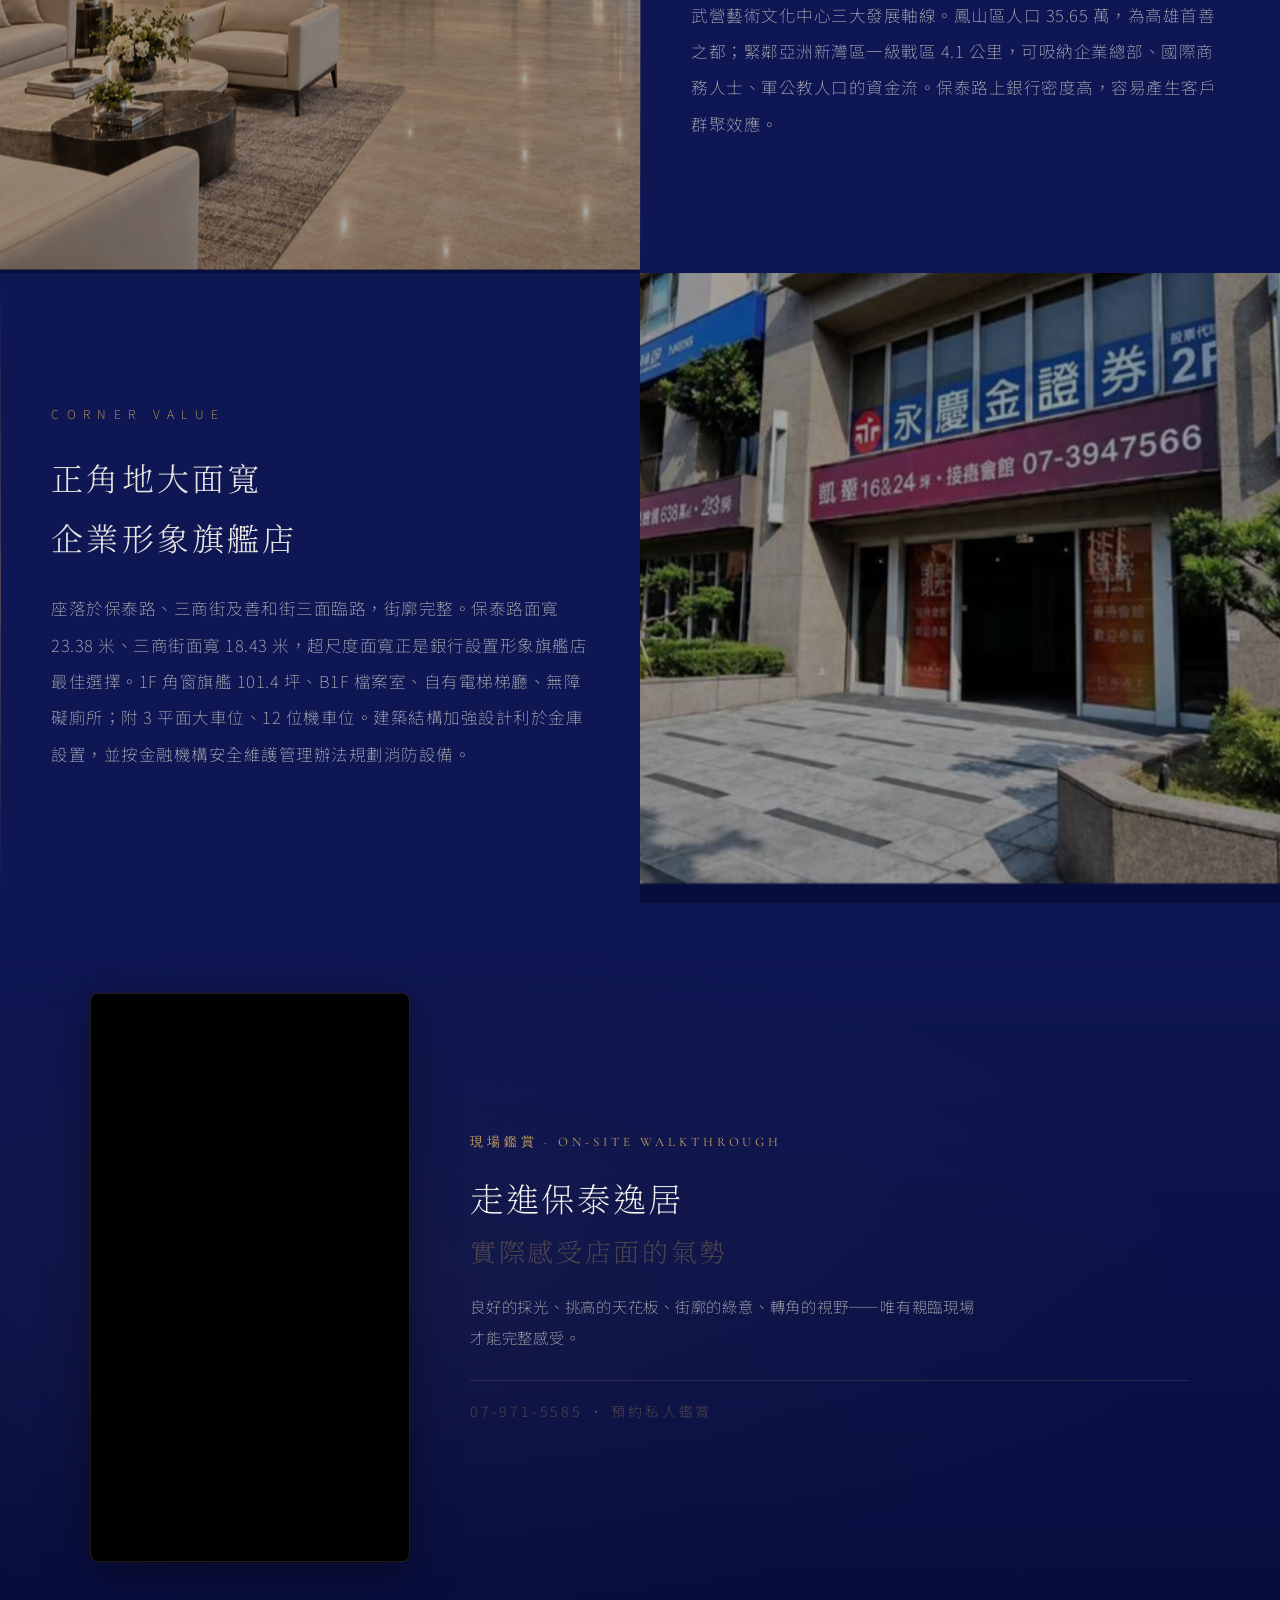
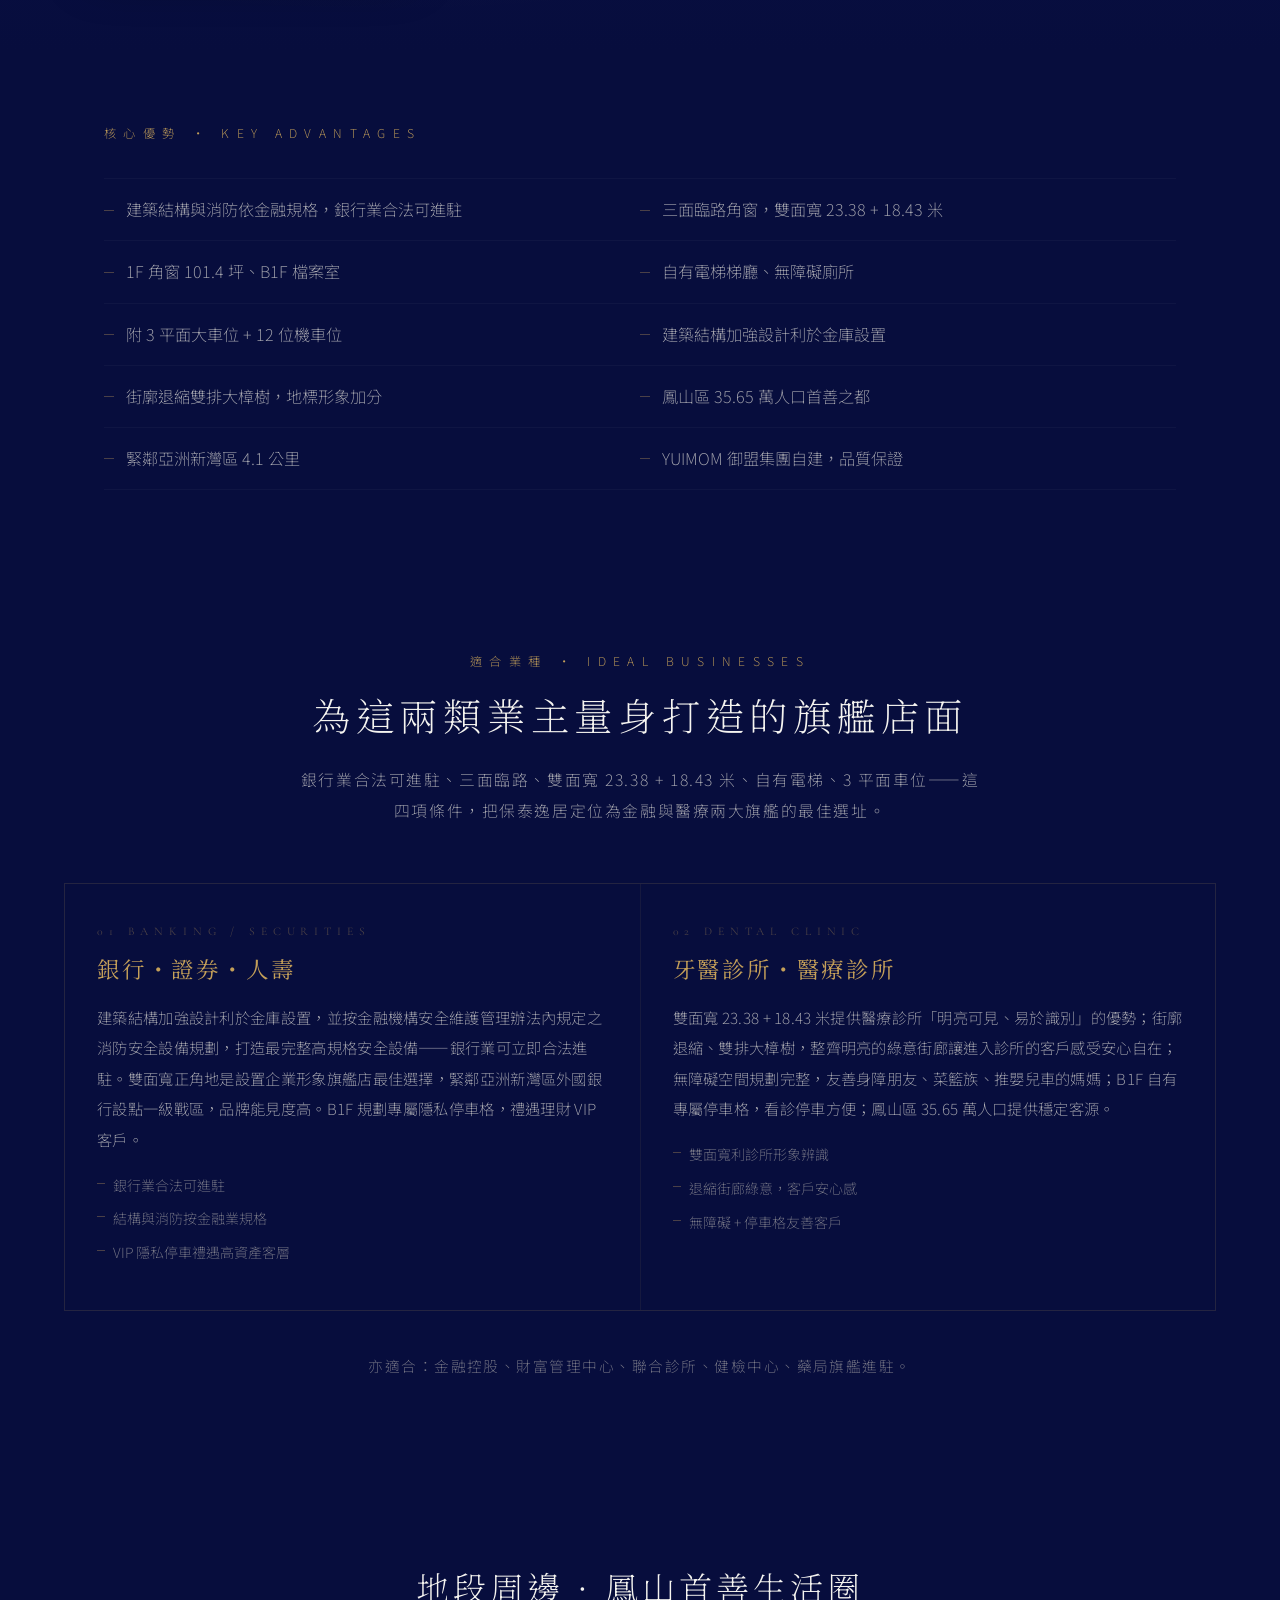
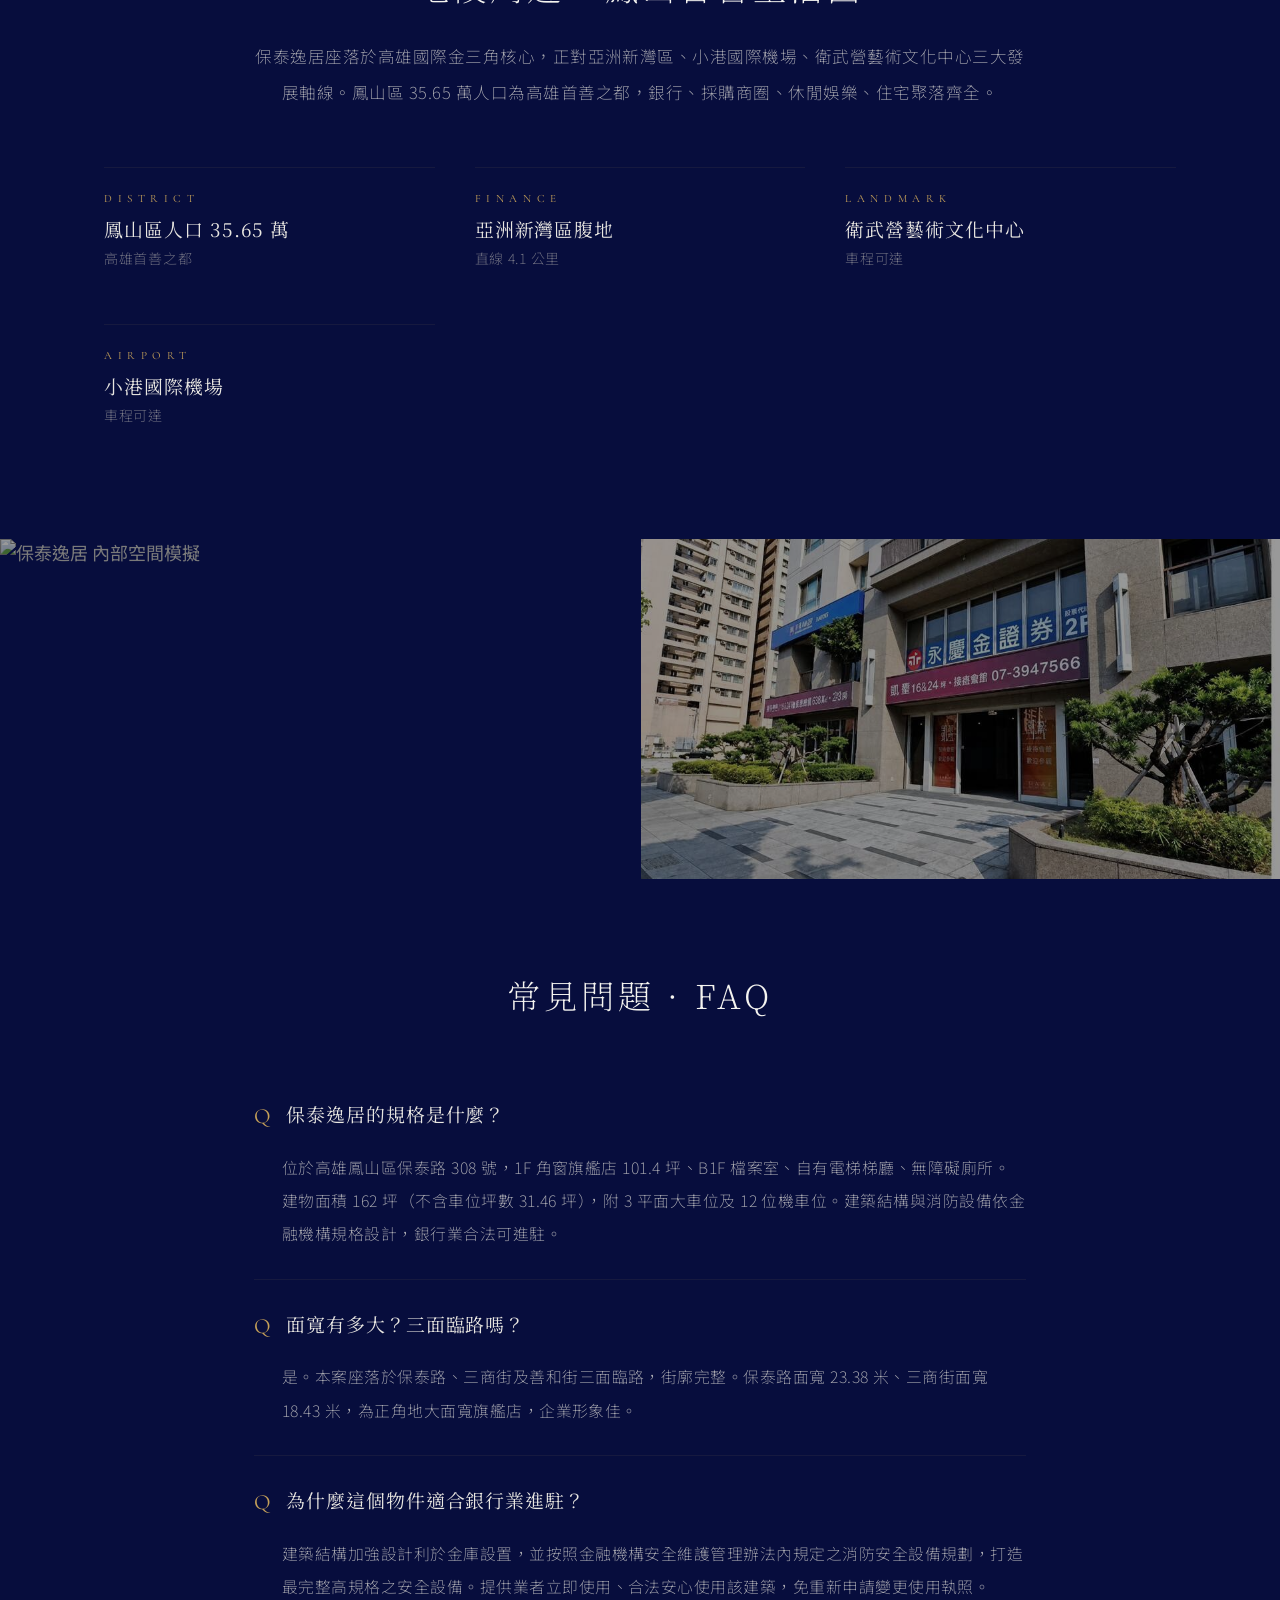
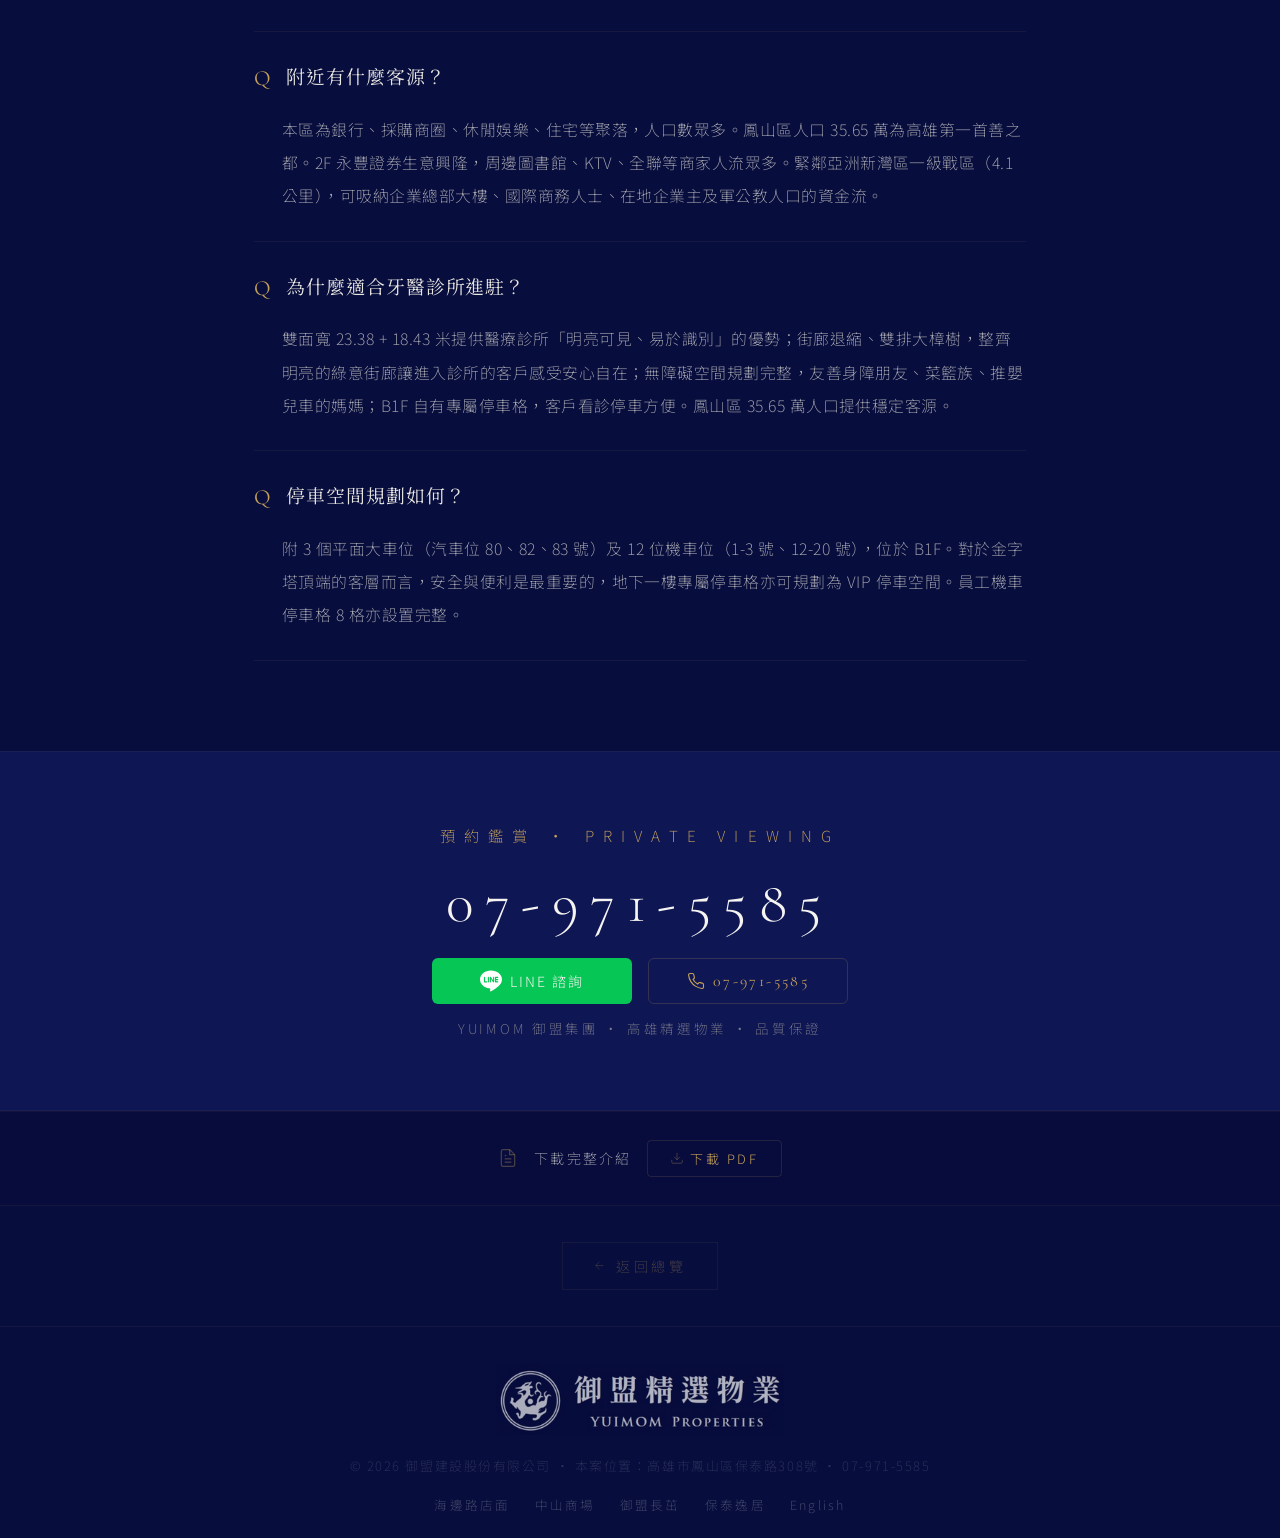
==== commit c593aa61: "Update index.html" ====
--- a/baotai/index.html
+++ b/baotai/index.html
@@ -306,8 +306,8 @@
 </section>
 
 <div class="gallery-full">
-  <img src="/images/baotai3.jpg" alt="保泰逸居 外觀街景" loading="lazy" class="reveal reveal-left">
-  <img src="/images/baotai4.jpg" alt="保泰逸居 內部空間實況" loading="lazy" class="reveal reveal-right">
+  <img src="/images/baotai5.jpg" alt="保泰逸居 內部空間模擬" loading="lazy" class="reveal reveal-left">
+  <img src="/images/baotai4.jpg" alt="保泰逸居 外觀街景" loading="lazy" class="reveal reveal-right">
 </div>
 
 <section class="faq-section">
